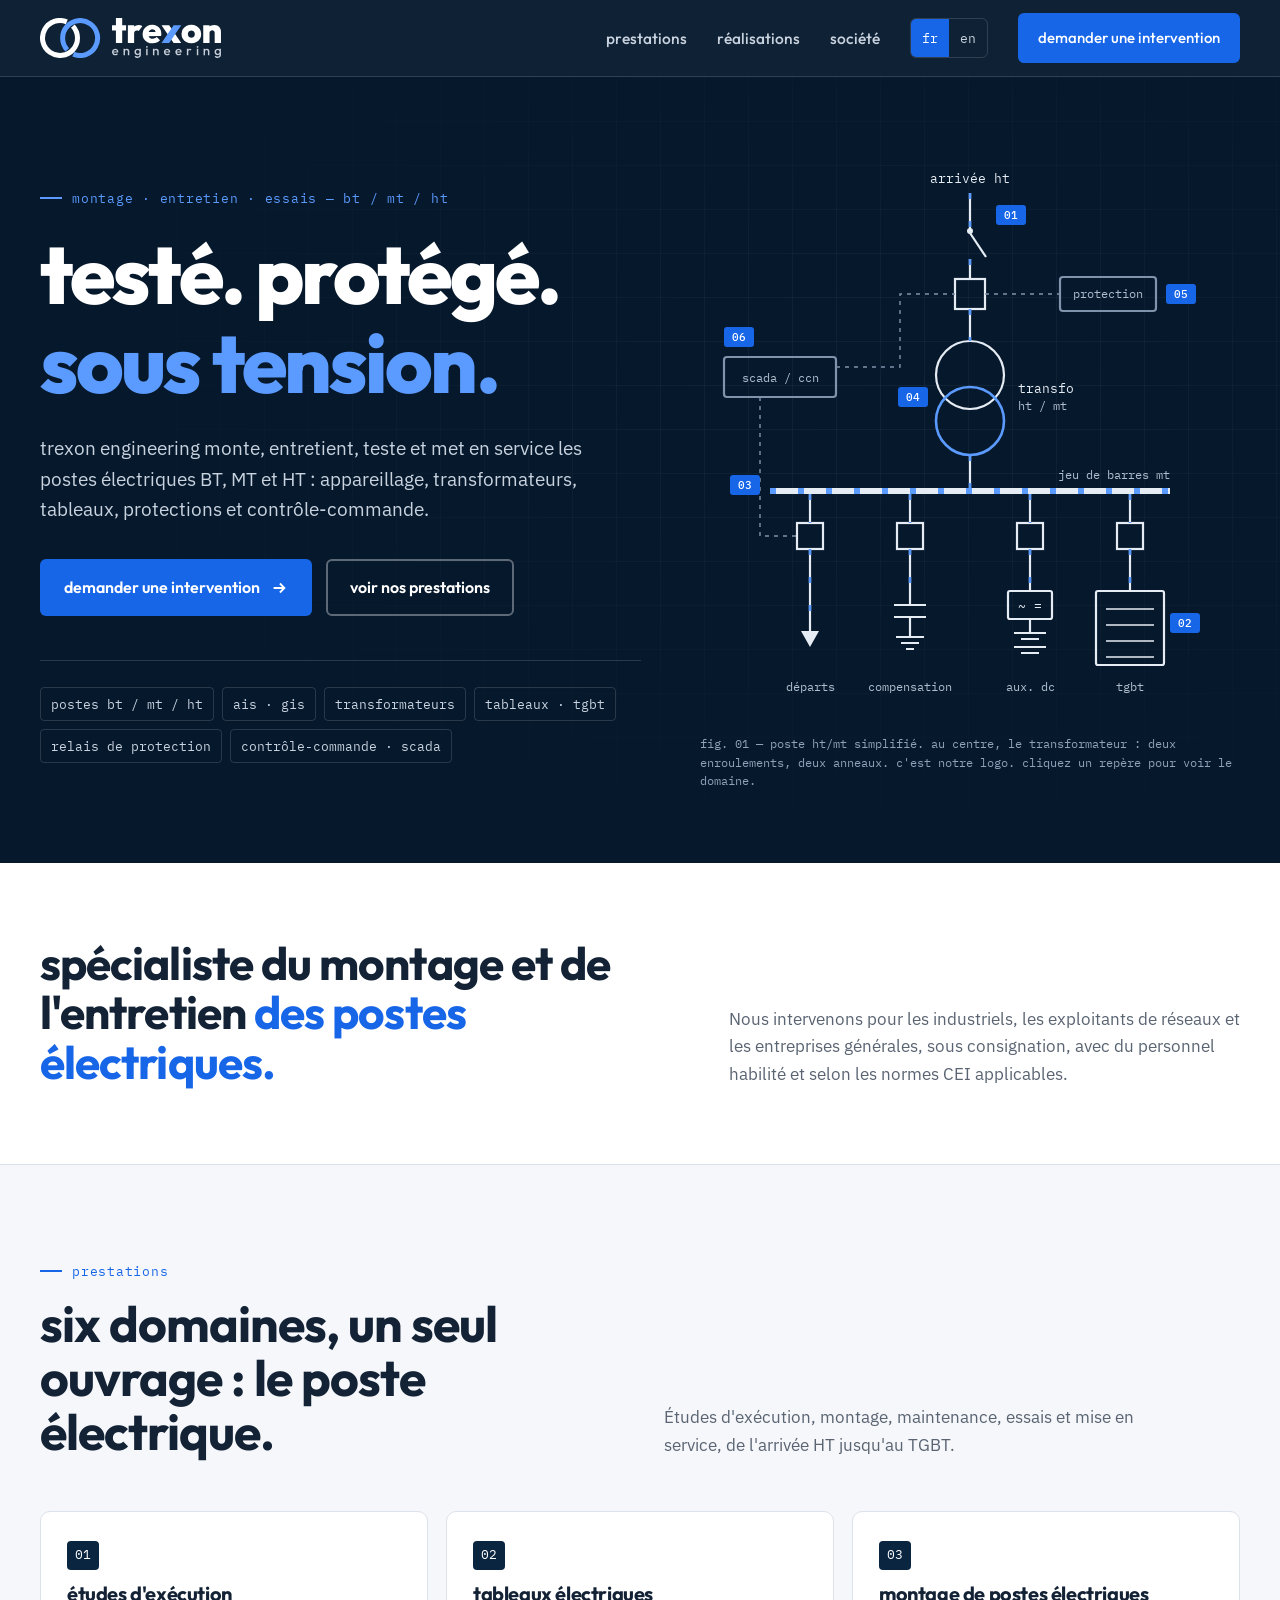
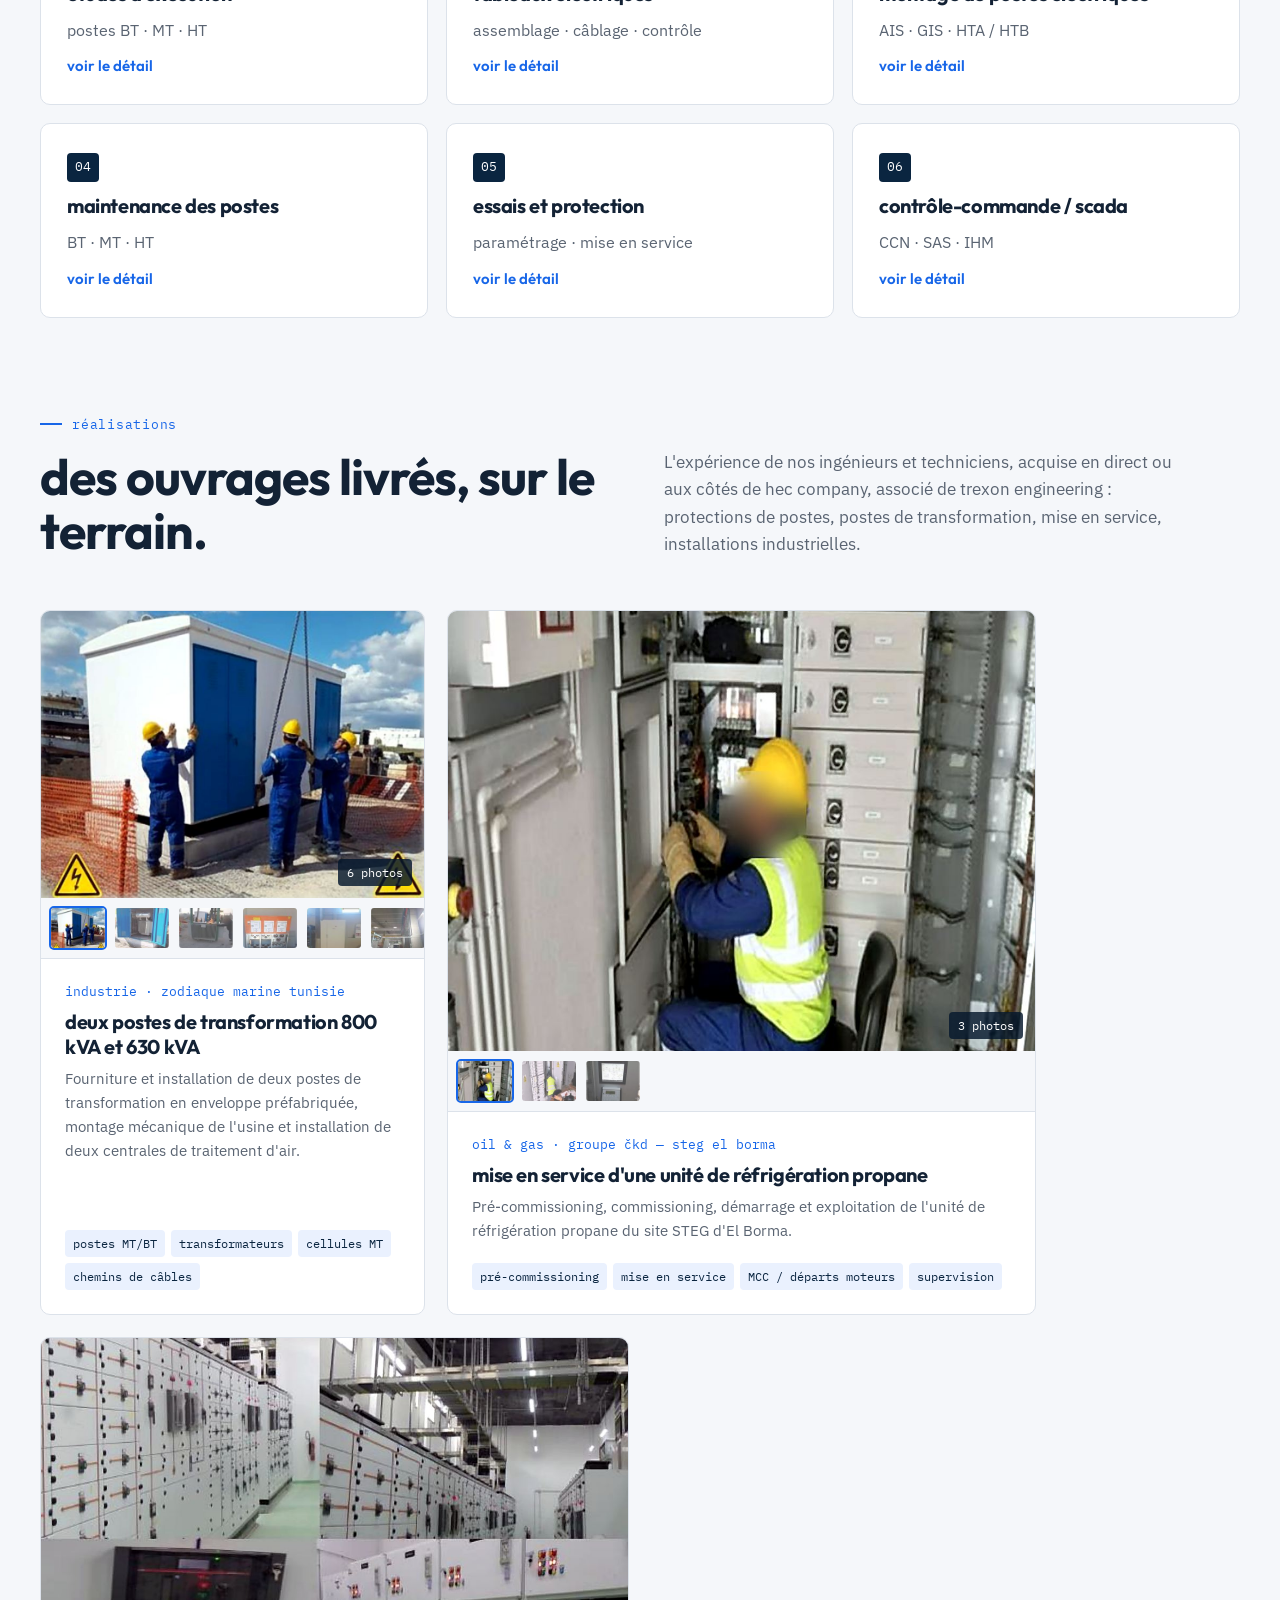
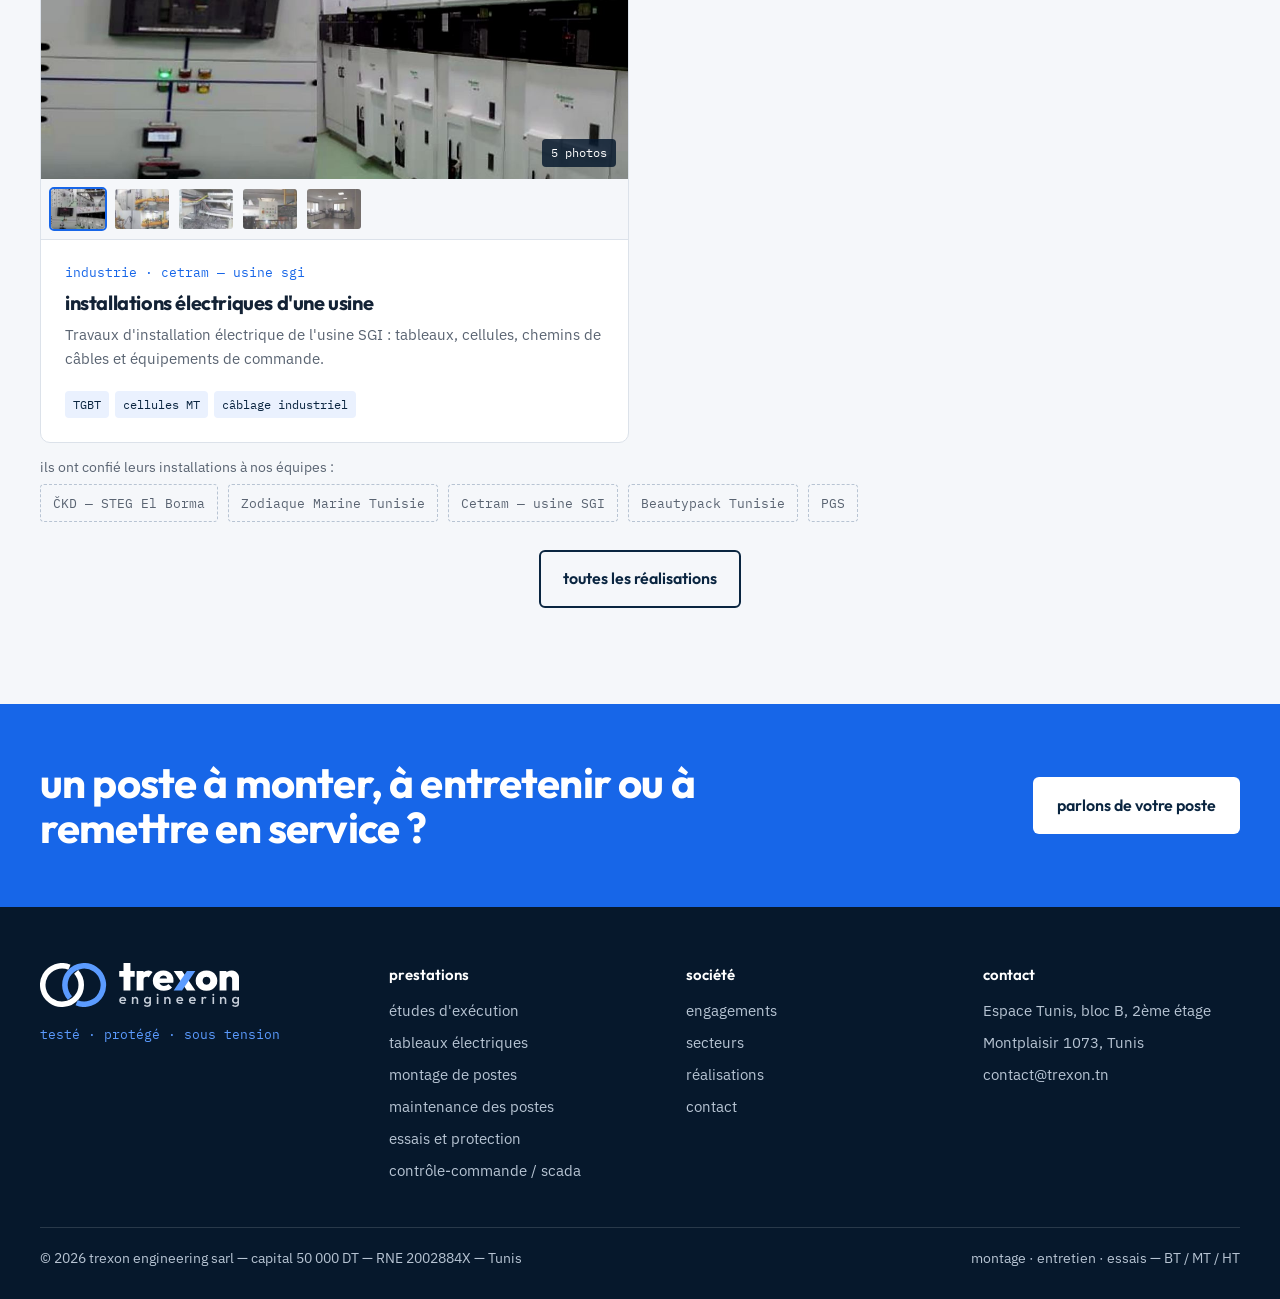
==== index.html @ e654596d "Alignement brochure (sans méthode) et suppression des numéros de téléphone" ====
<!doctype html>
<html lang="fr" dir="ltr">
<head>
<meta charset="utf-8">
<meta name="viewport" content="width=device-width, initial-scale=1">
<meta name="theme-color" content="#06182C">
<meta name="description" content="Montage, maintenance, essais et mise en service des postes électriques BT, MT et HT en Tunisie : transformateurs, cellules, relais de protection, contrôle-commande et SCADA. Interventions sous consignation, rapports d'essais.">
<title>trexon engineering — postes électriques BT, MT et HT en Tunisie : montage, maintenance, essais</title>
<link rel="canonical" href="https://trexon.tn/">
<meta property="og:type" content="website">
<meta property="og:site_name" content="trexon engineering">
<meta property="og:locale" content="fr_TN">
<meta property="og:title" content="trexon engineering — postes électriques BT, MT et HT en Tunisie : montage, maintenance, essais">
<meta property="og:description" content="Montage, maintenance, essais et mise en service des postes électriques BT, MT et HT en Tunisie : transformateurs, cellules, relais de protection, contrôle-commande et SCADA. Interventions sous consignation, rapports d'essais.">
<meta property="og:url" content="https://trexon.tn/">
<meta property="og:image" content="https://trexon.tn/img-9358a857.jpg">
<meta name="twitter:card" content="summary_large_image">
<script type="application/ld+json">{"@context": "https://schema.org", "@type": "ProfessionalService", "name": "trexon engineering", "legalName": "TREXON ENGINEERING SARL", "url": "https://trexon.tn/", "logo": "https://trexon.tn/favicon.svg", "image": "https://trexon.tn/img-9358a857.jpg", "email": "contact@trexon.tn", "description": "Montage, maintenance, essais et mise en service des postes électriques BT, MT et HT.", "address": {"@type": "PostalAddress", "streetAddress": "Espace Tunis, bloc B, 2ème étage", "addressLocality": "Montplaisir, Tunis", "postalCode": "1073", "addressCountry": "TN"}, "areaServed": "TN", "knowsAbout": ["postes électriques", "transformateurs de puissance", "relais de protection", "contrôle-commande", "IEC 61850", "mise en service"]}</script>
<link rel="icon" href="favicon.svg" type="image/svg+xml">
<link rel="preconnect" href="https://fonts.googleapis.com">
<link rel="preconnect" href="https://fonts.gstatic.com" crossorigin>
<link rel="stylesheet" href="https://fonts.googleapis.com/css2?family=Outfit:wght@500;600;700;800&family=IBM+Plex+Sans:wght@400;500;600&family=IBM+Plex+Mono:wght@500&display=swap">
<link rel="stylesheet" href="site.css">
</head>
<body>
<header class="top">
  <nav class="wrap nav" aria-label="navigation principale">
    <a class="brand" href="accueil.html" aria-label="trexon engineering, accueil"><svg xmlns="http://www.w3.org/2000/svg" viewBox="0 0 803.01 177.50" aria-hidden="true"><g transform="translate(0,-89.44)"><path d="M145.817 125.587A77.613 77.613 0 0 1 44.121 241.688A77.613 77.613 0 0 1 118.909 106.676" fill="none" stroke="#FFFFFF" stroke-width="22.272"/><path d="M120.935 230.790A77.613 77.613 0 0 1 222.630 114.690A77.613 77.613 0 0 1 147.843 249.702" fill="none" stroke="#5B9BFF" stroke-width="22.272"/><g transform="translate(319.65,0)"><path fill="#FFFFFF" d="M17.279999999999998 200.0V89.44H45.12V200.0ZM0.0 144.96V121.76H62.4V144.96Z M70.24 200.0V121.76H98.08V200.0ZM98.08 157.44 85.6 146.88Q90.24 133.6 97.91999999999999 126.88Q105.6 120.16 117.92 120.16Q123.52 120.16 127.6 121.6Q131.68 123.03999999999999 134.56 126.08L118.4 147.68Q117.12 146.24 114.8 145.36Q112.47999999999999 144.48 109.6 144.48Q104.16 144.48 101.12 147.76Q98.08 151.04 98.08 157.44Z M180.32000000000002 201.76Q167.20000000000002 201.76 157.12 196.56Q147.04000000000002 191.36 141.28000000000003 182.08Q135.52 172.8 135.52 160.8Q135.52 148.96 141.12 139.76Q146.72000000000003 130.56 156.40000000000003 125.2Q166.08 119.84 178.24 119.84Q190.08 119.84 199.28000000000003 124.88000000000001Q208.48000000000002 129.92000000000002 213.68 138.8Q218.88 147.68 218.88 159.04Q218.88 161.44 218.64000000000001 163.92000000000002Q218.40000000000003 166.4 217.60000000000002 169.6L148.64000000000001 169.92V152.0L206.56 151.51999999999998L194.08 159.36Q193.92000000000002 152.8 192.16000000000003 148.56Q190.4 144.32 187.04000000000002 142.07999999999998Q183.68 139.84 178.56 139.84Q173.28000000000003 139.84 169.44000000000003 142.4Q165.60000000000002 144.96 163.52000000000004 149.60000000000002Q161.44000000000003 154.24 161.44000000000003 160.8Q161.44000000000003 167.51999999999998 163.68 172.24Q165.92000000000002 176.96 170.08 179.36Q174.24 181.76 180.32000000000002 181.76Q186.08 181.76 190.48000000000002 179.83999999999997Q194.88000000000002 177.92 198.40000000000003 173.92L212.96000000000004 188.48Q207.20000000000002 195.04 198.96000000000004 198.39999999999998Q190.72000000000003 201.76 180.32000000000002 201.76Z M219.52 121.76L253.48 121.76L307.20 200.00L273.24 200.00Z M352.15999999999997 201.76Q339.52 201.76 329.67999999999995 196.39999999999998Q319.84 191.04 314.08 181.68Q308.32 172.32 308.32 160.64Q308.32 148.96 314.0 139.76Q319.68 130.56 329.6 125.2Q339.52 119.84 352.0 119.84Q364.48 119.84 374.32 125.2Q384.15999999999997 130.56 389.91999999999996 139.76Q395.68 148.96 395.68 160.64Q395.68 172.32 390.0 181.68Q384.32 191.04 374.48 196.39999999999998Q364.64 201.76 352.15999999999997 201.76ZM352.0 176.96Q356.64 176.96 360.08 174.96Q363.52 172.96 365.44 169.28Q367.36 165.6 367.36 160.8Q367.36 156.0 365.36 152.4Q363.36 148.8 360.0 146.8Q356.64 144.8 352.0 144.8Q347.52 144.8 344.0 146.88Q340.48 148.96 338.56 152.56Q336.64 156.16 336.64 160.96Q336.64 165.6 338.56 169.28Q340.48 172.96 344.0 174.96Q347.52 176.96 352.0 176.96Z M455.52 200.0V155.84Q455.52 150.4 452.32 147.28Q449.12 144.16 444.15999999999997 144.16Q440.8 144.16 438.15999999999997 145.6Q435.52 147.04 434.08 149.6Q432.64 152.16 432.64 155.84L421.76 150.72Q421.76 141.28 425.91999999999996 134.48Q430.08 127.67999999999999 437.36 123.91999999999999Q444.64 120.16 453.91999999999996 120.16Q462.4 120.16 469.03999999999996 124.08Q475.68 128.0 479.52 134.56Q483.36 141.12 483.36 149.44V200.0ZM404.8 200.0V121.76H432.64V200.0Z"/><path fill="#5B9BFF" d="M219.52 200.00L253.48 200.00L307.20 121.76L273.24 121.76Z"/><path fill="#C5CDD8" d="M14.904719999999998 255.2012Q10.679759999999998 255.2012 7.305659999999999 253.29410000000001Q3.9315599999999993 251.387 1.9657799999999996 248.04224Q0.0 244.69747999999998 0.0 240.53119999999998Q0.0 236.36491999999998 1.9364399999999997 233.0495Q3.8728799999999994 229.73408 7.188299999999998 227.79764Q10.503719999999998 225.8612 14.552639999999997 225.8612Q18.484199999999994 225.8612 21.506219999999992 227.68027999999998Q24.528239999999993 229.49936 26.259299999999996 232.66807999999997Q27.990359999999995 235.83679999999998 27.990359999999995 239.88572Q27.990359999999995 240.58988 27.902339999999995 241.32338Q27.814319999999995 242.05687999999998 27.638279999999995 242.93707999999998H4.5183599999999995V237.65588H24.293519999999994L21.887639999999994 239.76836Q21.770279999999996 237.18644 20.890079999999998 235.42604Q20.009879999999995 233.66564 18.396179999999994 232.72676Q16.782479999999996 231.78788 14.435279999999995 231.78788Q11.970719999999996 231.78788 10.151639999999997 232.84411999999998Q8.332559999999997 233.90035999999998 7.334999999999997 235.80746Q6.337439999999998 237.71456 6.337439999999998 240.35515999999998Q6.337439999999998 242.99576 7.393679999999998 244.99088Q8.449919999999999 246.986 10.386359999999998 248.07157999999998Q12.322799999999997 249.15715999999998 14.846039999999995 249.15715999999998Q17.017199999999995 249.15715999999998 18.865619999999993 248.39432Q20.714039999999994 247.63147999999998 22.004999999999995 246.16448L26.112599999999993 250.33076Q24.058799999999994 252.73664 21.124799999999993 253.96892Q18.190799999999996 255.2012 14.904719999999998 255.2012Z M70.22364 254.6144V238.36004Q70.22364 235.5434 68.4339 233.72431999999998Q66.64416 231.90524 63.82752000000001 231.90524Q61.949760000000005 231.90524 60.48276 232.72676Q59.01576 233.54828 58.19424 235.01528000000002Q57.37272 236.48228 57.37272 238.36004L54.84948000000001 236.95172Q54.84948000000001 233.72431999999998 56.2578 231.23041999999998Q57.66612000000001 228.73651999999998 60.16002 227.29886Q62.65392 225.8612 65.76396 225.8612Q68.93268 225.8612 71.39724000000001 227.4749Q73.8618 229.08859999999999 75.27011999999999 231.64118Q76.67844 234.19376 76.67844 236.95172V254.6144ZM50.91792 254.6144V226.44799999999998H57.37272V254.6144Z M113.16107999999998 266.93719999999996Q108.70139999999999 266.93719999999996 105.35664 265.32349999999997Q102.01187999999999 263.7098 99.95808 260.7758L104.18303999999999 256.55084Q105.88475999999999 258.66332 108.05591999999999 259.71956Q110.22707999999999 260.7758 113.27843999999999 260.7758Q117.09263999999999 260.7758 119.32247999999998 258.81002Q121.55231999999998 256.84424 121.55231999999998 253.4408V246.51656L122.66723999999999 240.29648L121.55231999999998 234.01772V226.44799999999998H128.00712V253.4408Q128.00712 257.48972 126.12935999999999 260.51174Q124.25159999999998 263.53376 120.90683999999999 265.23547999999994Q117.56207999999998 266.93719999999996 113.16107999999998 266.93719999999996ZM112.86768 254.02759999999998Q109.11215999999999 254.02759999999998 106.09013999999999 252.17917999999997Q103.06812 250.33076 101.33706 247.10336Q99.606 243.87596 99.606 239.88572Q99.606 235.89548 101.33706 232.72676Q103.06812 229.55804 106.09013999999999 227.70962Q109.11215999999999 225.8612 112.86768 225.8612Q116.21243999999999 225.8612 118.73567999999999 227.21084Q121.25891999999999 228.56047999999998 122.66723999999999 230.93702Q124.07555999999998 233.31356 124.07555999999998 236.48228V243.40652Q124.07555999999998 246.51656 122.63789999999997 248.92244Q121.20023999999998 251.32832 118.67699999999999 252.67795999999998Q116.15375999999999 254.02759999999998 112.86768 254.02759999999998ZM114.15863999999999 247.92488Q116.50583999999999 247.92488 118.26623999999998 246.92732Q120.02663999999999 245.92976 120.99485999999999 244.14002Q121.96307999999999 242.35028 121.96307999999999 239.9444Q121.96307999999999 237.53852 120.99485999999999 235.74878Q120.02663999999999 233.95904 118.26623999999998 232.96148Q116.50583999999999 231.96392 114.15863999999999 231.96392Q111.81143999999999 231.96392 110.02169999999998 232.96148Q108.23195999999999 233.95904 107.2344 235.74878Q106.23683999999999 237.53852 106.23683999999999 239.9444Q106.23683999999999 242.2916 107.2344 244.11068Q108.23195999999999 245.92976 110.02169999999998 246.92732Q111.81143999999999 247.92488 114.15863999999999 247.92488Z M151.52148000000003 254.6144V226.44799999999998H157.97628000000003V254.6144ZM154.74888 221.28415999999999Q153.10584000000003 221.28415999999999 152.02026 220.16924Q150.93468000000001 219.05432 150.93468000000001 217.41128Q150.93468000000001 215.76824 152.02026 214.65332Q153.10584000000003 213.5384 154.74888 213.5384Q156.45060000000004 213.5384 157.50684 214.65332Q158.56308 215.76824 158.56308 217.41128Q158.56308 219.05432 157.50684 220.16924Q156.45060000000004 221.28415999999999 154.74888 221.28415999999999Z M200.79636000000002 254.6144V238.36004Q200.79636000000002 235.5434 199.00662000000003 233.72431999999998Q197.21688000000003 231.90524 194.40024000000003 231.90524Q192.52248000000003 231.90524 191.05548000000005 232.72676Q189.58848000000003 233.54828 188.76696000000004 235.01528000000002Q187.94544000000002 236.48228 187.94544000000002 238.36004L185.42220000000003 236.95172Q185.42220000000003 233.72431999999998 186.83052000000004 231.23041999999998Q188.23884 228.73651999999998 190.73274000000004 227.29886Q193.22664000000003 225.8612 196.33668000000003 225.8612Q199.5054 225.8612 201.96996000000001 227.4749Q204.43452000000002 229.08859999999999 205.84284000000002 231.64118Q207.25116000000003 234.19376 207.25116000000003 236.95172V254.6144ZM181.49064 254.6144V226.44799999999998H187.94544000000002V254.6144Z M245.08344 255.2012Q240.85848 255.2012 237.48438 253.29410000000001Q234.11028 251.387 232.1445 248.04224Q230.17872 244.69747999999998 230.17872 240.53119999999998Q230.17872 236.36491999999998 232.11516 233.0495Q234.0516 229.73408 237.36702 227.79764Q240.68243999999999 225.8612 244.73136 225.8612Q248.66291999999999 225.8612 251.68493999999998 227.68027999999998Q254.70695999999998 229.49936 256.43802 232.66807999999997Q258.16908 235.83679999999998 258.16908 239.88572Q258.16908 240.58988 258.08106 241.32338Q257.99304 242.05687999999998 257.817 242.93707999999998H234.69708V237.65588H254.47224L252.06635999999997 239.76836Q251.94899999999998 237.18644 251.06879999999998 235.42604Q250.18859999999998 233.66564 248.57489999999999 232.72676Q246.9612 231.78788 244.61399999999998 231.78788Q242.14944 231.78788 240.33035999999998 232.84411999999998Q238.51128 233.90035999999998 237.51371999999998 235.80746Q236.51615999999999 237.71456 236.51615999999999 240.35515999999998Q236.51615999999999 242.99576 237.5724 244.99088Q238.62864 246.986 240.56508 248.07157999999998Q242.50152 249.15715999999998 245.02476 249.15715999999998Q247.19592 249.15715999999998 249.04433999999998 248.39432Q250.89275999999998 247.63147999999998 252.18372 246.16448L256.29132 250.33076Q254.23752 252.73664 251.30352 253.96892Q248.36952 255.2012 245.08344 255.2012Z M296.00136 255.2012Q291.77639999999997 255.2012 288.40229999999997 253.29410000000001Q285.02819999999997 251.387 283.06242 248.04224Q281.09664 244.69747999999998 281.09664 240.53119999999998Q281.09664 236.36491999999998 283.03308 233.0495Q284.96952 229.73408 288.28494 227.79764Q291.60035999999997 225.8612 295.64928 225.8612Q299.58083999999997 225.8612 302.60285999999996 227.68027999999998Q305.62487999999996 229.49936 307.35594 232.66807999999997Q309.087 235.83679999999998 309.087 239.88572Q309.087 240.58988 308.99897999999996 241.32338Q308.91096 242.05687999999998 308.73492 242.93707999999998H285.61499999999995V237.65588H305.39016L302.98427999999996 239.76836Q302.86692 237.18644 301.98672 235.42604Q301.10652 233.66564 299.49281999999994 232.72676Q297.87911999999994 231.78788 295.53191999999996 231.78788Q293.06735999999995 231.78788 291.24827999999997 232.84411999999998Q289.4292 233.90035999999998 288.43164 235.80746Q287.43408 237.71456 287.43408 240.35515999999998Q287.43408 242.99576 288.49032 244.99088Q289.54656 246.986 291.48299999999995 248.07157999999998Q293.41943999999995 249.15715999999998 295.94268 249.15715999999998Q298.11384 249.15715999999998 299.96226 248.39432Q301.81068 247.63147999999998 303.10164 246.16448L307.20923999999997 250.33076Q305.15544 252.73664 302.22144 253.96892Q299.28743999999995 255.2012 296.00136 255.2012Z M332.01455999999996 254.6144V226.44799999999998H338.46936V254.6144ZM338.46936 238.94683999999998 336.23951999999997 237.83192Q336.23951999999997 232.49204 338.61605999999995 229.17662Q340.9926 225.8612 345.80436 225.8612Q347.91684 225.8612 349.61856 226.62403999999998Q351.32027999999997 227.38688 352.78727999999995 229.08859999999999L348.56231999999994 233.43092Q347.79947999999996 232.6094 346.8606 232.25732Q345.92172 231.90524 344.68944 231.90524Q341.99015999999995 231.90524 340.22975999999994 233.60696Q338.46936 235.30867999999998 338.46936 238.94683999999998Z M376.30164 254.6144V226.44799999999998H382.75644V254.6144ZM379.52904 221.28415999999999Q377.88599999999997 221.28415999999999 376.80042 220.16924Q375.71484 219.05432 375.71484 217.41128Q375.71484 215.76824 376.80042 214.65332Q377.88599999999997 213.5384 379.52904 213.5384Q381.23076 213.5384 382.287 214.65332Q383.34324 215.76824 383.34324 217.41128Q383.34324 219.05432 382.287 220.16924Q381.23076 221.28415999999999 379.52904 221.28415999999999Z M425.57652 254.6144V238.36004Q425.57652 235.5434 423.78678 233.72431999999998Q421.99704 231.90524 419.1804 231.90524Q417.30264 231.90524 415.83564 232.72676Q414.36864 233.54828 413.54712000000006 235.01528000000002Q412.72560000000004 236.48228 412.72560000000004 238.36004L410.20236 236.95172Q410.20236 233.72431999999998 411.61068 231.23041999999998Q413.019 228.73651999999998 415.5129 227.29886Q418.0068 225.8612 421.11684 225.8612Q424.28556000000003 225.8612 426.75012000000004 227.4749Q429.21468000000004 229.08859999999999 430.62300000000005 231.64118Q432.03132 234.19376 432.03132 236.95172V254.6144ZM406.2708 254.6144V226.44799999999998H412.72560000000004V254.6144Z M468.51396 266.93719999999996Q464.05428 266.93719999999996 460.70952 265.32349999999997Q457.36476 263.7098 455.31096 260.7758L459.53592000000003 256.55084Q461.23764 258.66332 463.40880000000004 259.71956Q465.57996 260.7758 468.63132 260.7758Q472.44552 260.7758 474.67536 258.81002Q476.90520000000004 256.84424 476.90520000000004 253.4408V246.51656L478.02012 240.29648L476.90520000000004 234.01772V226.44799999999998H483.36V253.4408Q483.36 257.48972 481.48224000000005 260.51174Q479.60448 263.53376 476.25972 265.23547999999994Q472.91496 266.93719999999996 468.51396 266.93719999999996ZM468.22056000000003 254.02759999999998Q464.46504000000004 254.02759999999998 461.44302000000005 252.17917999999997Q458.421 250.33076 456.68994 247.10336Q454.95888 243.87596 454.95888 239.88572Q454.95888 235.89548 456.68994 232.72676Q458.421 229.55804 461.44302000000005 227.70962Q464.46504000000004 225.8612 468.22056000000003 225.8612Q471.56532000000004 225.8612 474.08856000000003 227.21084Q476.6118 228.56047999999998 478.02012 230.93702Q479.42844 233.31356 479.42844 236.48228V243.40652Q479.42844 246.51656 477.99078000000003 248.92244Q476.55312000000004 251.32832 474.02988000000005 252.67795999999998Q471.50664 254.02759999999998 468.22056000000003 254.02759999999998ZM469.51152 247.92488Q471.85872 247.92488 473.61912 246.92732Q475.37952 245.92976 476.34774000000004 244.14002Q477.31596 242.35028 477.31596 239.9444Q477.31596 237.53852 476.34774000000004 235.74878Q475.37952 233.95904 473.61912 232.96148Q471.85872 231.96392 469.51152 231.96392Q467.16432000000003 231.96392 465.37458000000004 232.96148Q463.58484000000004 233.95904 462.58728 235.74878Q461.58972 237.53852 461.58972 239.9444Q461.58972 242.2916 462.58728 244.11068Q463.58484000000004 245.92976 465.37458000000004 246.92732Q467.16432000000003 247.92488 469.51152 247.92488Z"/></g></g></svg></a>
    <button class="burger" id="burger" aria-label="ouvrir le menu" aria-expanded="false" aria-controls="links">
      <svg width="20" height="20" viewBox="0 0 20 20" fill="none" stroke="currentColor" stroke-width="2" aria-hidden="true"><path d="M2 5h16M2 10h16M2 15h16"/></svg>
    </button>
    <div class="links" id="links">
      <a href="prestations.html">prestations</a><a href="realisations.html">réalisations</a><a href="societe.html">société</a>
      <div class="lang" role="group" aria-label="langue"><button type="button" data-lang="fr" lang="fr">fr</button><button type="button" data-lang="en" lang="en">en</button></div>
      <a class="btn btn-p" href="contact.html">demander une intervention</a>
    </div>
  </nav>
</header>
<main>
<section class="hero on-dark" id="accueil">
  <div class="wrap hero-in">
    <div>
      <div class="eyebrow">montage · entretien · essais — bt / mt / ht</div>
      <h1>testé. protégé.<br><span>sous tension.</span></h1>
      <p class="lead">trexon engineering monte, entretient, teste et met en service les postes électriques BT, MT et HT : appareillage, transformateurs, tableaux, protections et contrôle-commande.</p>
      <div class="cta">
        <a class="btn btn-p" href="contact.html"><span>demander une intervention</span>
          <svg viewBox="0 0 20 20" fill="none" stroke="currentColor" stroke-width="2" aria-hidden="true"><path d="M4 10h12M11 5l5 5-5 5"/></svg></a>
        <a class="btn btn-g" href="prestations.html">voir nos prestations</a>
      </div>
      <div class="chips" aria-label="domaines">
        <span>postes bt / mt / ht</span><span>ais · gis</span><span>transformateurs</span><span>tableaux · tgbt</span><span>relais de protection</span><span>contrôle-commande · scada</span>
      </div>
    </div>

    <div>
      <svg class="sld" viewBox="0 0 540 560" role="img" aria-labelledby="sldt sldd">
        <title id="sldt">schéma unifilaire d'un poste HT/MT</title>
        <desc id="sldd">De l'arrivée HT au transformateur, puis au jeu de barres MT et à ses départs : départs, compensation, auxiliaires DC et TGBT. Chaque repère numéroté renvoie à un domaine.</desc>
        <!-- incoming -->
        <text x="270" y="22" text-anchor="middle" class="lbl">arrivée ht</text>
        <path class="w" d="M270 32V70"/>
        <circle cx="270" cy="70" r="3" fill="#E6ECF3"/>
        <path class="w" d="M270 72L286 96"/>
        <path class="w" d="M270 98V118"/>
        <rect class="w" x="255" y="118" width="30" height="30"/>
        <path class="w" d="M270 148V180"/>
        <!-- relay -->
        <path class="dash" d="M285 133H360"/>
        <rect class="w" x="360" y="116" width="96" height="34" rx="3" style="stroke:#7F93AB"/>
        <text x="408" y="137" text-anchor="middle">protection</text>
        <!-- transformer : the two rings of the logo -->
        <circle cx="270" cy="214" r="34" class="w"/>
        <circle cx="270" cy="260" r="34" class="b2"/>
        <text x="318" y="232" class="lbl">transfo</text>
        <text x="318" y="249">ht / mt</text>
        <path class="w" d="M270 294V330"/>
        <!-- scada -->
        <rect x="24" y="196" width="112" height="40" rx="3" class="w" style="stroke:#7F93AB"/>
        <text x="80" y="221" text-anchor="middle">scada / ccn</text>
        <path class="dash" d="M136 206H200V133H255"/>
        <path class="dash" d="M60 236V375H97"/>
        <!-- busbar -->
        <path class="bus" d="M70 330H470"/>
        <path class="busflow" d="M70 330H470"/>
        <text x="470" y="318" text-anchor="end">jeu de barres mt</text>
        <!-- feeders -->
        <g>
          <path class="w" d="M110 333V362M210 333V362M330 333V362M430 333V362"/>
          <rect class="w" x="97" y="362" width="26" height="26"/>
          <rect class="w" x="197" y="362" width="26" height="26"/>
          <rect class="w" x="317" y="362" width="26" height="26"/>
          <rect class="w" x="417" y="362" width="26" height="26"/>
          <!-- f1 process -->
          <path class="w" d="M110 388V470"/>
          <path d="M101 470H119L110 486Z" fill="#E6ECF3"/>
          <!-- f2 capacitor -->
          <path class="w" d="M210 388V444M194 444H226M194 456H226M210 456V476M196 476H224M201 482H219M206 488H214"/>
          <!-- f3 dc / ups -->
          <path class="w" d="M330 388V430"/>
          <rect class="w" x="308" y="430" width="44" height="28" rx="2"/>
          <text x="330" y="449" text-anchor="middle" class="lbl">~ =</text>
          <path class="w" d="M330 458V472M314 472H346M321 478H339M314 486H346M321 492H339"/>
          <!-- f4 pv -->
          <path class="w" d="M430 388V430"/>
          <rect class="w" x="396" y="430" width="68" height="74" rx="2"/>
          <path class="w" d="M406 448H454M406 464H454M406 480H454M406 496H454" style="stroke-width:1.4"/>
        </g>
        <!-- energy flow -->
        <path class="flow" d="M270 32V70M270 98V118M270 148V180M270 294V330M110 333V362M210 333V362M330 333V362M430 333V362M110 388V470M210 388V444M330 388V430M430 388V430"/>
        <!-- labels -->
        <text x="110" y="530" text-anchor="middle">départs</text>
        <text x="210" y="530" text-anchor="middle">compensation</text>
        <text x="330" y="530" text-anchor="middle">aux. dc</text>
        <text x="430" y="530" text-anchor="middle">tgbt</text>
        <!-- service tags -->
        <a href="prestations.html#s1" aria-label="domaine 01 : études d'exécution"><g class="tag"><rect x="296" y="44" width="30" height="20" rx="3"/><text x="311" y="58" text-anchor="middle">01</text></g></a>
        <a href="prestations.html#s2" aria-label="domaine 02 : tableaux électriques"><g class="tag"><rect x="470" y="452" width="30" height="20" rx="3"/><text x="485" y="466" text-anchor="middle">02</text></g></a>
        <a href="prestations.html#s3" aria-label="domaine 03 : montage de postes"><g class="tag"><rect x="30" y="314" width="30" height="20" rx="3"/><text x="45" y="328" text-anchor="middle">03</text></g></a>
        <a href="prestations.html#s4" aria-label="domaine 04 : maintenance des postes"><g class="tag"><rect x="198" y="226" width="30" height="20" rx="3"/><text x="213" y="240" text-anchor="middle">04</text></g></a>
        <a href="prestations.html#s5" aria-label="domaine 05 : essais et protection"><g class="tag"><rect x="466" y="123" width="30" height="20" rx="3"/><text x="481" y="137" text-anchor="middle">05</text></g></a>
        <a href="prestations.html#s6" aria-label="domaine 06 : contrôle-commande et scada"><g class="tag"><rect x="24" y="166" width="30" height="20" rx="3"/><text x="39" y="180" text-anchor="middle">06</text></g></a>
      </svg>
      <p class="fig">fig. 01 — poste ht/mt simplifié. au centre, le transformateur : deux enroulements, deux anneaux. c'est notre logo. cliquez un repère pour voir le domaine.</p>
    </div>
  </div>
</section><section class="manifesto">
  <div class="wrap man-in">
    <h2>spécialiste du montage et de l'entretien <em>des postes électriques.</em></h2>
    <p>Nous intervenons pour les industriels, les exploitants de réseaux et les entreprises générales, sous consignation, avec du personnel habilité et selon les normes CEI applicables.</p>
  </div>
</section><section class="sec" id="apercu">
  <div class="wrap">
    <div class="head">
      <div><div class="eyebrow">prestations</div><h2>six domaines, un seul ouvrage : le poste électrique.</h2></div>
      <p>Études d'exécution, montage, maintenance, essais et mise en service, de l'arrivée HT jusqu'au TGBT.</p>
    </div>
    <div class="tiles"><a class="tile" href="prestations.html#s1"><span class="num">01</span><h4>études d'exécution</h4><p>postes BT · MT · HT</p><span class="more">voir le détail</span></a><a class="tile" href="prestations.html#s2"><span class="num">02</span><h4>tableaux électriques</h4><p>assemblage · câblage · contrôle</p><span class="more">voir le détail</span></a><a class="tile" href="prestations.html#s3"><span class="num">03</span><h4>montage de postes électriques</h4><p>AIS · GIS · HTA / HTB</p><span class="more">voir le détail</span></a><a class="tile" href="prestations.html#s4"><span class="num">04</span><h4>maintenance des postes</h4><p>BT · MT · HT</p><span class="more">voir le détail</span></a><a class="tile" href="prestations.html#s5"><span class="num">05</span><h4>essais et protection</h4><p>paramétrage · mise en service</p><span class="more">voir le détail</span></a><a class="tile" href="prestations.html#s6"><span class="num">06</span><h4>contrôle-commande / scada</h4><p>CCN · SAS · IHM</p><span class="more">voir le détail</span></a></div>
  </div>
</section><section class="sec" id="realisations" style="padding-top:0">
  <div class="wrap">
    <div class="head">
      <div><div class="eyebrow">réalisations</div><h2>des ouvrages livrés, sur le terrain.</h2></div>
      <p>L'expérience de nos ingénieurs et techniciens, acquise en direct ou aux côtés de hec company, associé de trexon engineering : protections de postes, postes de transformation, mise en service, installations industrielles.</p>
    </div>
    <div class="rps">
      <article class="rp">
        <figure class="rp-f"><img class="rp-main" src="img-9358a857.jpg" alt="levage et pose d&#x27;un poste préfabriqué" loading="lazy"><figcaption><span class="pc">6</span> <span>photos</span></figcaption></figure>
        <div class="rp-th"><button type="button" class="th on" data-src="img-9358a857.jpg" data-alt="levage et pose d&#x27;un poste préfabriqué" aria-label="levage et pose d&#x27;un poste préfabriqué" aria-pressed="true"><img src="thumb-9358a857.jpg" alt="" loading="lazy"></button><button type="button" class="th" data-src="img-3925ae06.jpg" data-alt="poste de transformation ouvert, transformateur en place" aria-label="poste de transformation ouvert, transformateur en place" aria-pressed="false"><img src="thumb-3925ae06.jpg" alt="" loading="lazy"></button><button type="button" class="th" data-src="img-c10282f7.jpg" data-alt="manutention d&#x27;un transformateur à huile" aria-label="manutention d&#x27;un transformateur à huile" aria-pressed="false"><img src="thumb-c10282f7.jpg" alt="" loading="lazy"></button><button type="button" class="th" data-src="img-e39888f0.jpg" data-alt="cellules MT avant raccordement" aria-label="cellules MT avant raccordement" aria-pressed="false"><img src="thumb-e39888f0.jpg" alt="" loading="lazy"></button><button type="button" class="th" data-src="img-f3e3e6d3.jpg" data-alt="armoire électrique installée" aria-label="armoire électrique installée" aria-pressed="false"><img src="thumb-f3e3e6d3.jpg" alt="" loading="lazy"></button><button type="button" class="th" data-src="img-dc7c2153.jpg" data-alt="chemins de câbles dans l&#x27;usine" aria-label="chemins de câbles dans l&#x27;usine" aria-pressed="false"><img src="thumb-dc7c2153.jpg" alt="" loading="lazy"></button></div>
        <div class="rp-b"><small><span>industrie</span> · <span>zodiaque marine tunisie</span></small><h4>deux postes de transformation 800 kVA et 630 kVA</h4><p>Fourniture et installation de deux postes de transformation en enveloppe préfabriquée, montage mécanique de l&#x27;usine et installation de deux centrales de traitement d&#x27;air.</p><div class="rp-c"><span>postes MT/BT</span><span>transformateurs</span><span>cellules MT</span><span>chemins de câbles</span></div></div>
      </article>
      <article class="rp">
        <figure class="rp-f"><img class="rp-main" src="img-5907f756.jpg" alt="intervention dans un tableau de départs moteurs" loading="lazy"><figcaption><span class="pc">3</span> <span>photos</span></figcaption></figure>
        <div class="rp-th"><button type="button" class="th on" data-src="img-5907f756.jpg" data-alt="intervention dans un tableau de départs moteurs" aria-label="intervention dans un tableau de départs moteurs" aria-pressed="true"><img src="thumb-5907f756.jpg" alt="" loading="lazy"></button><button type="button" class="th" data-src="img-3413231a.jpg" data-alt="raccordement des tiroirs d&#x27;un MCC" aria-label="raccordement des tiroirs d&#x27;un MCC" aria-pressed="false"><img src="thumb-3413231a.jpg" alt="" loading="lazy"></button><button type="button" class="th" data-src="img-a1ed1d0c.jpg" data-alt="écran de supervision et IHM de conduite" aria-label="écran de supervision et IHM de conduite" aria-pressed="false"><img src="thumb-a1ed1d0c.jpg" alt="" loading="lazy"></button></div>
        <div class="rp-b"><small><span>oil &amp; gas</span> · <span>groupe čkd — steg el borma</span></small><h4>mise en service d&#x27;une unité de réfrigération propane</h4><p>Pré-commissioning, commissioning, démarrage et exploitation de l&#x27;unité de réfrigération propane du site STEG d&#x27;El Borma.</p><div class="rp-c"><span>pré-commissioning</span><span>mise en service</span><span>MCC / départs moteurs</span><span>supervision</span></div></div>
      </article>
      <article class="rp">
        <figure class="rp-f"><img class="rp-main" src="img-edbe23c6.jpg" alt="tableaux BT et cellules MT installés" loading="lazy"><figcaption><span class="pc">5</span> <span>photos</span></figcaption></figure>
        <div class="rp-th"><button type="button" class="th on" data-src="img-edbe23c6.jpg" data-alt="tableaux BT et cellules MT installés" aria-label="tableaux BT et cellules MT installés" aria-pressed="true"><img src="thumb-edbe23c6.jpg" alt="" loading="lazy"></button><button type="button" class="th" data-src="img-f96a4160.jpg" data-alt="salle électrique et poste gaz instrumenté" aria-label="salle électrique et poste gaz instrumenté" aria-pressed="false"><img src="thumb-f96a4160.jpg" alt="" loading="lazy"></button><button type="button" class="th" data-src="img-6bc0c7f2.jpg" data-alt="chemins de câbles et distribution" aria-label="chemins de câbles et distribution" aria-pressed="false"><img src="thumb-6bc0c7f2.jpg" alt="" loading="lazy"></button><button type="button" class="th" data-src="img-e7454dfa.jpg" data-alt="boîte de commande locale" aria-label="boîte de commande locale" aria-pressed="false"><img src="thumb-e7454dfa.jpg" alt="" loading="lazy"></button><button type="button" class="th" data-src="img-301ba851.jpg" data-alt="laboratoire de l&#x27;usine" aria-label="laboratoire de l&#x27;usine" aria-pressed="false"><img src="thumb-301ba851.jpg" alt="" loading="lazy"></button></div>
        <div class="rp-b"><small><span>industrie</span> · <span>cetram — usine sgi</span></small><h4>installations électriques d&#x27;une usine</h4><p>Travaux d&#x27;installation électrique de l&#x27;usine SGI : tableaux, cellules, chemins de câbles et équipements de commande.</p><div class="rp-c"><span>TGBT</span><span>cellules MT</span><span>câblage industriel</span></div></div>
      </article>
    </div>
    <p class="note">ils ont confié leurs installations à nos équipes :</p>
    <div class="clients"><span>ČKD — STEG El Borma</span><span>Zodiaque Marine Tunisie</span><span>Cetram — usine SGI</span><span>Beautypack Tunisie</span><span>PGS</span></div>
    <div class="all"><a class="btn btn-d" href="realisations.html">toutes les réalisations</a></div>
  </div>
</section><section class="band">
  <div class="wrap band-in">
    <h2>un poste à monter, à entretenir ou à remettre en service ?</h2>
    <a class="btn" href="contact.html">parlons de votre poste</a>
  </div>
</section>
</main>
<footer class="on-dark">
  <div class="wrap">
    <div class="f-top">
      <div><svg xmlns="http://www.w3.org/2000/svg" viewBox="0 0 803.01 177.50" role="img" aria-label="trexon engineering"><g transform="translate(0,-89.44)"><path d="M145.817 125.587A77.613 77.613 0 0 1 44.121 241.688A77.613 77.613 0 0 1 118.909 106.676" fill="none" stroke="#FFFFFF" stroke-width="22.272"/><path d="M120.935 230.790A77.613 77.613 0 0 1 222.630 114.690A77.613 77.613 0 0 1 147.843 249.702" fill="none" stroke="#5B9BFF" stroke-width="22.272"/><g transform="translate(319.65,0)"><path fill="#FFFFFF" d="M17.279999999999998 200.0V89.44H45.12V200.0ZM0.0 144.96V121.76H62.4V144.96Z M70.24 200.0V121.76H98.08V200.0ZM98.08 157.44 85.6 146.88Q90.24 133.6 97.91999999999999 126.88Q105.6 120.16 117.92 120.16Q123.52 120.16 127.6 121.6Q131.68 123.03999999999999 134.56 126.08L118.4 147.68Q117.12 146.24 114.8 145.36Q112.47999999999999 144.48 109.6 144.48Q104.16 144.48 101.12 147.76Q98.08 151.04 98.08 157.44Z M180.32000000000002 201.76Q167.20000000000002 201.76 157.12 196.56Q147.04000000000002 191.36 141.28000000000003 182.08Q135.52 172.8 135.52 160.8Q135.52 148.96 141.12 139.76Q146.72000000000003 130.56 156.40000000000003 125.2Q166.08 119.84 178.24 119.84Q190.08 119.84 199.28000000000003 124.88000000000001Q208.48000000000002 129.92000000000002 213.68 138.8Q218.88 147.68 218.88 159.04Q218.88 161.44 218.64000000000001 163.92000000000002Q218.40000000000003 166.4 217.60000000000002 169.6L148.64000000000001 169.92V152.0L206.56 151.51999999999998L194.08 159.36Q193.92000000000002 152.8 192.16000000000003 148.56Q190.4 144.32 187.04000000000002 142.07999999999998Q183.68 139.84 178.56 139.84Q173.28000000000003 139.84 169.44000000000003 142.4Q165.60000000000002 144.96 163.52000000000004 149.60000000000002Q161.44000000000003 154.24 161.44000000000003 160.8Q161.44000000000003 167.51999999999998 163.68 172.24Q165.92000000000002 176.96 170.08 179.36Q174.24 181.76 180.32000000000002 181.76Q186.08 181.76 190.48000000000002 179.83999999999997Q194.88000000000002 177.92 198.40000000000003 173.92L212.96000000000004 188.48Q207.20000000000002 195.04 198.96000000000004 198.39999999999998Q190.72000000000003 201.76 180.32000000000002 201.76Z M219.52 121.76L253.48 121.76L307.20 200.00L273.24 200.00Z M352.15999999999997 201.76Q339.52 201.76 329.67999999999995 196.39999999999998Q319.84 191.04 314.08 181.68Q308.32 172.32 308.32 160.64Q308.32 148.96 314.0 139.76Q319.68 130.56 329.6 125.2Q339.52 119.84 352.0 119.84Q364.48 119.84 374.32 125.2Q384.15999999999997 130.56 389.91999999999996 139.76Q395.68 148.96 395.68 160.64Q395.68 172.32 390.0 181.68Q384.32 191.04 374.48 196.39999999999998Q364.64 201.76 352.15999999999997 201.76ZM352.0 176.96Q356.64 176.96 360.08 174.96Q363.52 172.96 365.44 169.28Q367.36 165.6 367.36 160.8Q367.36 156.0 365.36 152.4Q363.36 148.8 360.0 146.8Q356.64 144.8 352.0 144.8Q347.52 144.8 344.0 146.88Q340.48 148.96 338.56 152.56Q336.64 156.16 336.64 160.96Q336.64 165.6 338.56 169.28Q340.48 172.96 344.0 174.96Q347.52 176.96 352.0 176.96Z M455.52 200.0V155.84Q455.52 150.4 452.32 147.28Q449.12 144.16 444.15999999999997 144.16Q440.8 144.16 438.15999999999997 145.6Q435.52 147.04 434.08 149.6Q432.64 152.16 432.64 155.84L421.76 150.72Q421.76 141.28 425.91999999999996 134.48Q430.08 127.67999999999999 437.36 123.91999999999999Q444.64 120.16 453.91999999999996 120.16Q462.4 120.16 469.03999999999996 124.08Q475.68 128.0 479.52 134.56Q483.36 141.12 483.36 149.44V200.0ZM404.8 200.0V121.76H432.64V200.0Z"/><path fill="#5B9BFF" d="M219.52 200.00L253.48 200.00L307.20 121.76L273.24 121.76Z"/><path fill="#C5CDD8" d="M14.904719999999998 255.2012Q10.679759999999998 255.2012 7.305659999999999 253.29410000000001Q3.9315599999999993 251.387 1.9657799999999996 248.04224Q0.0 244.69747999999998 0.0 240.53119999999998Q0.0 236.36491999999998 1.9364399999999997 233.0495Q3.8728799999999994 229.73408 7.188299999999998 227.79764Q10.503719999999998 225.8612 14.552639999999997 225.8612Q18.484199999999994 225.8612 21.506219999999992 227.68027999999998Q24.528239999999993 229.49936 26.259299999999996 232.66807999999997Q27.990359999999995 235.83679999999998 27.990359999999995 239.88572Q27.990359999999995 240.58988 27.902339999999995 241.32338Q27.814319999999995 242.05687999999998 27.638279999999995 242.93707999999998H4.5183599999999995V237.65588H24.293519999999994L21.887639999999994 239.76836Q21.770279999999996 237.18644 20.890079999999998 235.42604Q20.009879999999995 233.66564 18.396179999999994 232.72676Q16.782479999999996 231.78788 14.435279999999995 231.78788Q11.970719999999996 231.78788 10.151639999999997 232.84411999999998Q8.332559999999997 233.90035999999998 7.334999999999997 235.80746Q6.337439999999998 237.71456 6.337439999999998 240.35515999999998Q6.337439999999998 242.99576 7.393679999999998 244.99088Q8.449919999999999 246.986 10.386359999999998 248.07157999999998Q12.322799999999997 249.15715999999998 14.846039999999995 249.15715999999998Q17.017199999999995 249.15715999999998 18.865619999999993 248.39432Q20.714039999999994 247.63147999999998 22.004999999999995 246.16448L26.112599999999993 250.33076Q24.058799999999994 252.73664 21.124799999999993 253.96892Q18.190799999999996 255.2012 14.904719999999998 255.2012Z M70.22364 254.6144V238.36004Q70.22364 235.5434 68.4339 233.72431999999998Q66.64416 231.90524 63.82752000000001 231.90524Q61.949760000000005 231.90524 60.48276 232.72676Q59.01576 233.54828 58.19424 235.01528000000002Q57.37272 236.48228 57.37272 238.36004L54.84948000000001 236.95172Q54.84948000000001 233.72431999999998 56.2578 231.23041999999998Q57.66612000000001 228.73651999999998 60.16002 227.29886Q62.65392 225.8612 65.76396 225.8612Q68.93268 225.8612 71.39724000000001 227.4749Q73.8618 229.08859999999999 75.27011999999999 231.64118Q76.67844 234.19376 76.67844 236.95172V254.6144ZM50.91792 254.6144V226.44799999999998H57.37272V254.6144Z M113.16107999999998 266.93719999999996Q108.70139999999999 266.93719999999996 105.35664 265.32349999999997Q102.01187999999999 263.7098 99.95808 260.7758L104.18303999999999 256.55084Q105.88475999999999 258.66332 108.05591999999999 259.71956Q110.22707999999999 260.7758 113.27843999999999 260.7758Q117.09263999999999 260.7758 119.32247999999998 258.81002Q121.55231999999998 256.84424 121.55231999999998 253.4408V246.51656L122.66723999999999 240.29648L121.55231999999998 234.01772V226.44799999999998H128.00712V253.4408Q128.00712 257.48972 126.12935999999999 260.51174Q124.25159999999998 263.53376 120.90683999999999 265.23547999999994Q117.56207999999998 266.93719999999996 113.16107999999998 266.93719999999996ZM112.86768 254.02759999999998Q109.11215999999999 254.02759999999998 106.09013999999999 252.17917999999997Q103.06812 250.33076 101.33706 247.10336Q99.606 243.87596 99.606 239.88572Q99.606 235.89548 101.33706 232.72676Q103.06812 229.55804 106.09013999999999 227.70962Q109.11215999999999 225.8612 112.86768 225.8612Q116.21243999999999 225.8612 118.73567999999999 227.21084Q121.25891999999999 228.56047999999998 122.66723999999999 230.93702Q124.07555999999998 233.31356 124.07555999999998 236.48228V243.40652Q124.07555999999998 246.51656 122.63789999999997 248.92244Q121.20023999999998 251.32832 118.67699999999999 252.67795999999998Q116.15375999999999 254.02759999999998 112.86768 254.02759999999998ZM114.15863999999999 247.92488Q116.50583999999999 247.92488 118.26623999999998 246.92732Q120.02663999999999 245.92976 120.99485999999999 244.14002Q121.96307999999999 242.35028 121.96307999999999 239.9444Q121.96307999999999 237.53852 120.99485999999999 235.74878Q120.02663999999999 233.95904 118.26623999999998 232.96148Q116.50583999999999 231.96392 114.15863999999999 231.96392Q111.81143999999999 231.96392 110.02169999999998 232.96148Q108.23195999999999 233.95904 107.2344 235.74878Q106.23683999999999 237.53852 106.23683999999999 239.9444Q106.23683999999999 242.2916 107.2344 244.11068Q108.23195999999999 245.92976 110.02169999999998 246.92732Q111.81143999999999 247.92488 114.15863999999999 247.92488Z M151.52148000000003 254.6144V226.44799999999998H157.97628000000003V254.6144ZM154.74888 221.28415999999999Q153.10584000000003 221.28415999999999 152.02026 220.16924Q150.93468000000001 219.05432 150.93468000000001 217.41128Q150.93468000000001 215.76824 152.02026 214.65332Q153.10584000000003 213.5384 154.74888 213.5384Q156.45060000000004 213.5384 157.50684 214.65332Q158.56308 215.76824 158.56308 217.41128Q158.56308 219.05432 157.50684 220.16924Q156.45060000000004 221.28415999999999 154.74888 221.28415999999999Z M200.79636000000002 254.6144V238.36004Q200.79636000000002 235.5434 199.00662000000003 233.72431999999998Q197.21688000000003 231.90524 194.40024000000003 231.90524Q192.52248000000003 231.90524 191.05548000000005 232.72676Q189.58848000000003 233.54828 188.76696000000004 235.01528000000002Q187.94544000000002 236.48228 187.94544000000002 238.36004L185.42220000000003 236.95172Q185.42220000000003 233.72431999999998 186.83052000000004 231.23041999999998Q188.23884 228.73651999999998 190.73274000000004 227.29886Q193.22664000000003 225.8612 196.33668000000003 225.8612Q199.5054 225.8612 201.96996000000001 227.4749Q204.43452000000002 229.08859999999999 205.84284000000002 231.64118Q207.25116000000003 234.19376 207.25116000000003 236.95172V254.6144ZM181.49064 254.6144V226.44799999999998H187.94544000000002V254.6144Z M245.08344 255.2012Q240.85848 255.2012 237.48438 253.29410000000001Q234.11028 251.387 232.1445 248.04224Q230.17872 244.69747999999998 230.17872 240.53119999999998Q230.17872 236.36491999999998 232.11516 233.0495Q234.0516 229.73408 237.36702 227.79764Q240.68243999999999 225.8612 244.73136 225.8612Q248.66291999999999 225.8612 251.68493999999998 227.68027999999998Q254.70695999999998 229.49936 256.43802 232.66807999999997Q258.16908 235.83679999999998 258.16908 239.88572Q258.16908 240.58988 258.08106 241.32338Q257.99304 242.05687999999998 257.817 242.93707999999998H234.69708V237.65588H254.47224L252.06635999999997 239.76836Q251.94899999999998 237.18644 251.06879999999998 235.42604Q250.18859999999998 233.66564 248.57489999999999 232.72676Q246.9612 231.78788 244.61399999999998 231.78788Q242.14944 231.78788 240.33035999999998 232.84411999999998Q238.51128 233.90035999999998 237.51371999999998 235.80746Q236.51615999999999 237.71456 236.51615999999999 240.35515999999998Q236.51615999999999 242.99576 237.5724 244.99088Q238.62864 246.986 240.56508 248.07157999999998Q242.50152 249.15715999999998 245.02476 249.15715999999998Q247.19592 249.15715999999998 249.04433999999998 248.39432Q250.89275999999998 247.63147999999998 252.18372 246.16448L256.29132 250.33076Q254.23752 252.73664 251.30352 253.96892Q248.36952 255.2012 245.08344 255.2012Z M296.00136 255.2012Q291.77639999999997 255.2012 288.40229999999997 253.29410000000001Q285.02819999999997 251.387 283.06242 248.04224Q281.09664 244.69747999999998 281.09664 240.53119999999998Q281.09664 236.36491999999998 283.03308 233.0495Q284.96952 229.73408 288.28494 227.79764Q291.60035999999997 225.8612 295.64928 225.8612Q299.58083999999997 225.8612 302.60285999999996 227.68027999999998Q305.62487999999996 229.49936 307.35594 232.66807999999997Q309.087 235.83679999999998 309.087 239.88572Q309.087 240.58988 308.99897999999996 241.32338Q308.91096 242.05687999999998 308.73492 242.93707999999998H285.61499999999995V237.65588H305.39016L302.98427999999996 239.76836Q302.86692 237.18644 301.98672 235.42604Q301.10652 233.66564 299.49281999999994 232.72676Q297.87911999999994 231.78788 295.53191999999996 231.78788Q293.06735999999995 231.78788 291.24827999999997 232.84411999999998Q289.4292 233.90035999999998 288.43164 235.80746Q287.43408 237.71456 287.43408 240.35515999999998Q287.43408 242.99576 288.49032 244.99088Q289.54656 246.986 291.48299999999995 248.07157999999998Q293.41943999999995 249.15715999999998 295.94268 249.15715999999998Q298.11384 249.15715999999998 299.96226 248.39432Q301.81068 247.63147999999998 303.10164 246.16448L307.20923999999997 250.33076Q305.15544 252.73664 302.22144 253.96892Q299.28743999999995 255.2012 296.00136 255.2012Z M332.01455999999996 254.6144V226.44799999999998H338.46936V254.6144ZM338.46936 238.94683999999998 336.23951999999997 237.83192Q336.23951999999997 232.49204 338.61605999999995 229.17662Q340.9926 225.8612 345.80436 225.8612Q347.91684 225.8612 349.61856 226.62403999999998Q351.32027999999997 227.38688 352.78727999999995 229.08859999999999L348.56231999999994 233.43092Q347.79947999999996 232.6094 346.8606 232.25732Q345.92172 231.90524 344.68944 231.90524Q341.99015999999995 231.90524 340.22975999999994 233.60696Q338.46936 235.30867999999998 338.46936 238.94683999999998Z M376.30164 254.6144V226.44799999999998H382.75644V254.6144ZM379.52904 221.28415999999999Q377.88599999999997 221.28415999999999 376.80042 220.16924Q375.71484 219.05432 375.71484 217.41128Q375.71484 215.76824 376.80042 214.65332Q377.88599999999997 213.5384 379.52904 213.5384Q381.23076 213.5384 382.287 214.65332Q383.34324 215.76824 383.34324 217.41128Q383.34324 219.05432 382.287 220.16924Q381.23076 221.28415999999999 379.52904 221.28415999999999Z M425.57652 254.6144V238.36004Q425.57652 235.5434 423.78678 233.72431999999998Q421.99704 231.90524 419.1804 231.90524Q417.30264 231.90524 415.83564 232.72676Q414.36864 233.54828 413.54712000000006 235.01528000000002Q412.72560000000004 236.48228 412.72560000000004 238.36004L410.20236 236.95172Q410.20236 233.72431999999998 411.61068 231.23041999999998Q413.019 228.73651999999998 415.5129 227.29886Q418.0068 225.8612 421.11684 225.8612Q424.28556000000003 225.8612 426.75012000000004 227.4749Q429.21468000000004 229.08859999999999 430.62300000000005 231.64118Q432.03132 234.19376 432.03132 236.95172V254.6144ZM406.2708 254.6144V226.44799999999998H412.72560000000004V254.6144Z M468.51396 266.93719999999996Q464.05428 266.93719999999996 460.70952 265.32349999999997Q457.36476 263.7098 455.31096 260.7758L459.53592000000003 256.55084Q461.23764 258.66332 463.40880000000004 259.71956Q465.57996 260.7758 468.63132 260.7758Q472.44552 260.7758 474.67536 258.81002Q476.90520000000004 256.84424 476.90520000000004 253.4408V246.51656L478.02012 240.29648L476.90520000000004 234.01772V226.44799999999998H483.36V253.4408Q483.36 257.48972 481.48224000000005 260.51174Q479.60448 263.53376 476.25972 265.23547999999994Q472.91496 266.93719999999996 468.51396 266.93719999999996ZM468.22056000000003 254.02759999999998Q464.46504000000004 254.02759999999998 461.44302000000005 252.17917999999997Q458.421 250.33076 456.68994 247.10336Q454.95888 243.87596 454.95888 239.88572Q454.95888 235.89548 456.68994 232.72676Q458.421 229.55804 461.44302000000005 227.70962Q464.46504000000004 225.8612 468.22056000000003 225.8612Q471.56532000000004 225.8612 474.08856000000003 227.21084Q476.6118 228.56047999999998 478.02012 230.93702Q479.42844 233.31356 479.42844 236.48228V243.40652Q479.42844 246.51656 477.99078000000003 248.92244Q476.55312000000004 251.32832 474.02988000000005 252.67795999999998Q471.50664 254.02759999999998 468.22056000000003 254.02759999999998ZM469.51152 247.92488Q471.85872 247.92488 473.61912 246.92732Q475.37952 245.92976 476.34774000000004 244.14002Q477.31596 242.35028 477.31596 239.9444Q477.31596 237.53852 476.34774000000004 235.74878Q475.37952 233.95904 473.61912 232.96148Q471.85872 231.96392 469.51152 231.96392Q467.16432000000003 231.96392 465.37458000000004 232.96148Q463.58484000000004 233.95904 462.58728 235.74878Q461.58972 237.53852 461.58972 239.9444Q461.58972 242.2916 462.58728 244.11068Q463.58484000000004 245.92976 465.37458000000004 246.92732Q467.16432000000003 247.92488 469.51152 247.92488Z"/></g></g></svg><div class="f-tag">testé · protégé · sous tension</div></div>
      <div><h5>prestations</h5><ul><li><a href="prestations.html#s1">études d'exécution</a></li><li><a href="prestations.html#s2">tableaux électriques</a></li><li><a href="prestations.html#s3">montage de postes</a></li><li><a href="prestations.html#s4">maintenance des postes</a></li><li><a href="prestations.html#s5">essais et protection</a></li><li><a href="prestations.html#s6">contrôle-commande / scada</a></li></ul></div>
      <div><h5>société</h5><ul><li><a href="societe.html#capacites">engagements</a></li><li><a href="societe.html#secteurs">secteurs</a></li><li><a href="realisations.html">réalisations</a></li><li><a href="contact.html">contact</a></li></ul></div>
      <div><h5>contact</h5><ul><li>Espace Tunis, bloc B, 2ème étage</li><li>Montplaisir 1073, Tunis</li><li><a href="mailto:contact@trexon.tn">contact@trexon.tn</a></li></ul></div>
    </div>
    <div class="f-bot"><span>© <span id="y">2026</span> trexon engineering sarl — capital 50 000 DT — RNE 2002884X — Tunis</span><span>montage · entretien · essais — BT / MT / HT</span></div>
  </div>
</footer>
<script src="site.js"></script>
</body>
</html>
---- site.css ----
:root{
  --navy:#0A2540; --night:#06182C; --deep:#0D2E50;
  --elec:#1766E8; --elec-l:#5B9BFF;
  --graph:#5A6472; --ink:#132235; --paper:#F5F7FA; --white:#FFFFFF;
  --line:#DCE2EA; --line-d:rgba(255,255,255,.14);
  --max:1200px;
  --h:'Outfit',system-ui,sans-serif; --b:'IBM Plex Sans',system-ui,sans-serif; --m:'IBM Plex Mono',ui-monospace,monospace;
}
*{box-sizing:border-box}
html{scroll-behavior:smooth;scroll-padding-top:84px}
body{margin:0;background:var(--paper);color:var(--ink);font-family:var(--b);font-size:16px;line-height:1.6;-webkit-font-smoothing:antialiased}
a{color:inherit}
img,svg{display:block}
.wrap{width:min(var(--max),calc(100% - 48px));margin-inline:auto}
h1,h2,h3,h4{font-family:var(--h);font-weight:700;letter-spacing:-.02em;margin:0;line-height:1.08}
.eyebrow{font-family:var(--m);font-size:12.5px;letter-spacing:.06em;color:var(--elec);display:flex;align-items:center;gap:10px}
.eyebrow::before{content:"";width:22px;height:2px;background:currentColor}
.on-dark .eyebrow{color:var(--elec-l)}
.btn{display:inline-flex;align-items:center;gap:10px;font-family:var(--h);font-weight:600;font-size:16px;padding:14px 22px;border-radius:6px;text-decoration:none;border:2px solid transparent;transition:background .15s,border-color .15s,color .15s;min-height:48px}
.btn-p{background:var(--elec);color:#fff}
.btn-p:hover{background:#0F55C9}
.btn-g{border-color:rgba(255,255,255,.35);color:#fff}
.btn-g:hover{border-color:#fff}
.btn-d{border-color:var(--navy);color:var(--navy)}
.btn-d:hover{background:var(--navy);color:#fff}
.btn svg{width:18px;height:18px}

/* header */
.top{position:sticky;top:0;z-index:20;background:rgba(6,24,44,.96);backdrop-filter:blur(8px);border-bottom:1px solid var(--line-d)}
.nav{height:76px;display:flex;align-items:center;justify-content:space-between;gap:24px}
.brand svg{height:40px;width:auto}
.links{display:flex;align-items:center;gap:30px}
.links a{color:#C9D3DF;text-decoration:none;font-family:var(--h);font-weight:500;font-size:15.5px}
.links a:hover{color:#fff}
.links .btn{color:#fff;padding:11px 18px;min-height:44px;font-size:15px}
.burger{display:none;background:none;border:1px solid var(--line-d);border-radius:6px;width:46px;height:46px;color:#fff;cursor:pointer;align-items:center;justify-content:center}

/* hero */
.hero{background:var(--night);color:#fff;position:relative;overflow:hidden}
.hero::before{content:"";position:absolute;inset:0;background-image:linear-gradient(var(--line-d) 1px,transparent 1px),linear-gradient(90deg,var(--line-d) 1px,transparent 1px);background-size:44px 44px;opacity:.35;mask-image:radial-gradient(ellipse at 70% 40%,#000 0%,transparent 70%);-webkit-mask-image:radial-gradient(ellipse at 70% 40%,#000 0%,transparent 70%)}
.hero-in{position:relative;display:grid;grid-template-columns:minmax(0,1.05fr) minmax(0,.95fr);gap:56px;align-items:center;padding:84px 0 72px}
.hero h1{font-size:clamp(46px,6.4vw,84px);font-weight:800;letter-spacing:-.035em;margin:22px 0 26px}
.hero h1 span{color:var(--elec-l)}
.lead{font-size:18.5px;line-height:1.65;color:#C9D3DF;max-width:560px;margin:0 0 34px}
.cta{display:flex;gap:14px;flex-wrap:wrap}
.chips{display:flex;flex-wrap:wrap;gap:8px;margin-top:44px;padding-top:26px;border-top:1px solid var(--line-d)}
.chips span{font-family:var(--m);font-size:12.5px;color:#C9D3DF;border:1px solid var(--line-d);border-radius:4px;padding:6px 10px}
.sld{width:100%;height:auto;max-width:540px;margin-left:auto}
.sld .w{stroke:#E6ECF3;fill:none;stroke-width:2.2}
.sld .bus{stroke:#E6ECF3;stroke-width:6}
.sld .b2{stroke:var(--elec-l);fill:none;stroke-width:2.6}
.sld .dash{stroke:#7F93AB;stroke-width:1.4;fill:none;stroke-dasharray:4 5}
.sld .flow{stroke:var(--elec-l);stroke-width:2.6;fill:none;stroke-dasharray:6 22;animation:flow 1.6s linear infinite}
.sld .busflow{stroke:var(--elec-l);stroke-width:6;stroke-dasharray:6 22;animation:flow 1.6s linear infinite}
.sld text{font-family:'IBM Plex Mono',monospace;font-size:12px;fill:#AFBDCD}
.sld .lbl{fill:#E6ECF3;font-size:12.5px}
.sld .tag rect{fill:var(--elec)}
.sld .tag text{fill:#fff;font-size:11px;font-weight:500}
.sld a{cursor:pointer}
.sld a:hover .tag rect,.sld a:focus .tag rect{fill:#fff}
.sld a:hover .tag text,.sld a:focus .tag text{fill:var(--elec)}
@keyframes flow{to{stroke-dashoffset:-28}}
.fig{font-family:var(--m);font-size:12px;color:#8FA2B8;max-width:540px;margin:14px 0 0 auto;line-height:1.55}

/* manifesto */
.manifesto{background:#fff;border-bottom:1px solid var(--line)}
.man-in{display:grid;grid-template-columns:minmax(0,1.1fr) minmax(0,.9fr);gap:64px;padding:76px 0;align-items:end}
.man-in h2{font-size:clamp(30px,3.7vw,46px);font-weight:700}
.man-in h2 em{font-style:normal;color:var(--elec)}
.man-in p{margin:0;color:var(--graph);font-size:17px}

/* sections */
.sec{padding:96px 0}
.head{display:grid;grid-template-columns:minmax(0,1fr) minmax(0,1fr);gap:48px;align-items:end;margin-bottom:52px}
.head h2{font-size:clamp(32px,4vw,50px);margin-top:16px}
.head p{margin:0;color:var(--graph);font-size:17px;max-width:520px}
.on-dark .head p{color:#B7C4D3}

/* services */
.axis{margin-top:40px}
.axis:first-of-type{margin-top:0}
.axis-t{display:flex;align-items:baseline;gap:14px;padding-bottom:14px;border-bottom:2px solid var(--navy);margin-bottom:22px}
.axis-t b{font-family:var(--m);font-weight:500;font-size:12.5px;color:var(--elec)}
.axis-t h3{font-size:22px}
.cards{display:grid;grid-template-columns:repeat(2,minmax(0,1fr));gap:22px}
.card{background:#fff;border:1px solid var(--line);border-radius:10px;padding:30px 30px 26px;display:flex;flex-direction:column;gap:16px;scroll-margin-top:100px;transition:border-color .2s,box-shadow .2s}
.card:hover,.card:target{border-color:var(--elec);box-shadow:0 10px 30px rgba(10,37,64,.08)}
.card-h{display:flex;gap:16px;align-items:flex-start}
.num{font-family:var(--m);font-size:13px;color:#fff;background:var(--navy);border-radius:4px;padding:4px 8px;flex:none;margin-top:3px}
.card h4{font-size:22px;line-height:1.2}
.card p{margin:0;color:var(--graph)}
.card ul{margin:0;padding:0;list-style:none;display:grid;gap:8px}
.card li{position:relative;padding-left:22px;font-size:15.5px}
.card li::before{content:"";position:absolute;left:0;top:10px;width:10px;height:2px;background:var(--elec)}


.equip{margin-top:56px;background:#fff;border:1px solid var(--line);border-radius:10px;padding:32px}
.equip h3{font-size:22px;margin-bottom:22px}
.eq-grid{display:grid;grid-template-columns:repeat(3,minmax(0,1fr));gap:22px 32px}
.eq-grid div{border-top:2px solid var(--elec);padding-top:12px;display:grid;gap:4px}
.eq-grid b{font-family:var(--h);font-weight:600;font-size:16.5px}
.eq-grid span{font-size:15px;color:var(--graph)}
.eq-note{margin:24px 0 0;font-size:13.5px;color:var(--graph)}
.gallery{display:grid;grid-template-columns:repeat(3,minmax(0,1fr));gap:12px;margin-top:20px}
.ph{aspect-ratio:4/3;border-radius:8px;background:repeating-linear-gradient(135deg,#EEF2F7 0 12px,#E4EAF2 12px 24px);display:grid;place-items:center;font-family:var(--m);font-size:12px;color:var(--graph);text-align:center;padding:8px}
.clients{display:flex;flex-wrap:wrap;gap:10px;margin-top:6px}
.clients span{font-family:var(--m);font-size:12.5px;border:1px dashed #B8C4D3;border-radius:4px;padding:8px 12px;color:var(--graph)}


.modes{display:grid;grid-template-columns:repeat(4,minmax(0,1fr));gap:1px;background:var(--line-d);border:1px solid var(--line-d);border-radius:10px;overflow:hidden;margin-bottom:28px}
.modes div{background:var(--navy);padding:18px 20px;display:grid;gap:4px}
.modes b{font-family:var(--h);font-weight:600;font-size:16.5px;color:#fff}
.modes span{font-size:14.5px;color:#B7C4D3}
.caps{display:grid;grid-template-columns:repeat(3,minmax(0,1fr));gap:22px}
.cap{border:1px solid var(--line);border-radius:10px;padding:28px;display:flex;flex-direction:column;gap:14px;background:var(--paper)}
.cap .num{align-self:flex-start}
.cap h4{font-size:21px;line-height:1.2}
.cap ul{margin:0;padding:0;list-style:none;display:grid;gap:8px}
.cap li{position:relative;padding-left:22px;font-size:15px}
.cap li::before{content:"";position:absolute;left:0;top:10px;width:10px;height:2px;background:var(--elec)}
.cap p{margin:auto 0 0;font-size:14.5px;color:var(--graph);padding-top:12px;border-top:1px dashed var(--line)}
.dossier{margin-top:28px;background:var(--night);color:#fff;border-radius:10px;padding:28px 30px}
.dossier h4{font-size:20px;margin-bottom:16px}
.dos{display:flex;flex-wrap:wrap;gap:8px}
.dos span{font-family:var(--m);font-size:12.5px;border:1px solid var(--line-d);border-radius:4px;padding:7px 11px;color:#C9D3DF}


.projs{display:grid;grid-template-columns:repeat(3,minmax(0,1fr));gap:22px}
.proj{background:#fff;border:1px solid var(--line);border-radius:10px;overflow:hidden;display:flex;flex-direction:column}
.proj .ph{border-radius:0}
.pb{padding:22px 24px 24px;display:flex;flex-direction:column;gap:8px;flex:1}
.pb small{font-family:var(--m);font-size:12.5px;color:var(--elec)}
.pb h4{font-size:19px;line-height:1.25}
.pb p{margin:0;color:var(--graph);font-size:15px}
.by{margin-top:auto;padding-top:12px;font-size:13px;color:var(--graph);border-top:1px dashed var(--line)}


.rps{display:grid;grid-template-columns:repeat(6,minmax(0,1fr));gap:22px}
.rp{grid-column:span 2;background:#fff;border:1px solid var(--line);border-radius:10px;overflow:hidden;display:flex;flex-direction:column}
.rp-f{margin:0;position:relative;aspect-ratio:4/3;background:#E4EAF2;overflow:hidden;flex:none}
.rp-main{position:absolute;inset:0;width:100%;height:100%;object-fit:cover}
.rp-f figcaption{position:absolute;right:12px;bottom:12px;font-family:var(--m);font-size:12px;background:rgba(6,24,44,.82);color:#fff;padding:4px 9px;border-radius:4px}
.rp-th{display:flex;gap:6px;padding:8px;background:var(--paper);border-bottom:1px solid var(--line);overflow-x:auto}
.th{flex:none;width:58px;height:44px;padding:0;border:2px solid transparent;border-radius:5px;overflow:hidden;cursor:pointer;background:none;opacity:.7}
.th img{width:100%;height:100%;object-fit:cover}
.th:hover,.th.on{opacity:1;border-color:var(--elec)}
.th:focus-visible{outline:3px solid var(--elec);outline-offset:1px}
.rp-b{padding:22px 24px 24px;display:flex;flex-direction:column;gap:8px;flex:1}
.rp-b small{font-family:var(--m);font-size:12.5px;color:var(--elec)}
.rp-b h4{font-size:20px;line-height:1.25}
.rp-b p{margin:0;color:var(--graph);font-size:15px}
.rp-c{display:flex;flex-wrap:wrap;gap:6px;margin-top:auto;padding-top:12px}
.rp-c span{font-family:var(--m);font-size:12px;color:var(--navy);background:#EAF1FE;border-radius:4px;padding:4px 8px}

@media (min-width:1041px){.rps .rp:not(.feat):nth-child(2),.rps .rp:not(.feat):nth-child(3){grid-column:span 3}}
.card .scope{font-family:var(--m);font-size:12.5px;color:var(--graph);margin-top:-6px}
.card li b{font-family:var(--h);font-weight:600}
.dossier .sys-note{margin:14px 0 0;font-size:13px;color:#AFBDCD}
#capacites .eq-grid{margin-top:0}
/* packages */
.dark{background:var(--navy);color:#fff}
.packs{display:grid;grid-template-columns:repeat(3,minmax(0,1fr));gap:20px}
.pack{border:1px solid var(--line-d);border-radius:10px;padding:28px;display:flex;flex-direction:column;gap:14px;background:rgba(255,255,255,.03)}
.pack.hl{background:var(--elec);border-color:var(--elec)}
.pack small{font-family:var(--m);font-size:12px;color:var(--elec-l)}
.pack.hl small{color:#DCE8FF}
.pack h4{font-size:23px}
.pack p{margin:0;color:#B7C4D3;font-size:15.5px}
.pack.hl p{color:#E8F0FF}
.pack ul{margin:0;padding:0;list-style:none;display:grid;gap:7px;font-size:15px}
.pack li{padding-left:20px;position:relative}
.pack li::before{content:"";position:absolute;left:0;top:7px;width:9px;height:9px;border:2px solid var(--elec-l);border-radius:50%}
.pack.hl li::before{border-color:#fff}
.who{margin-top:auto;padding-top:14px;border-top:1px solid var(--line-d);font-size:14px;color:#B7C4D3}
.pack.hl .who{border-color:rgba(255,255,255,.35);color:#fff}

/* method */
.method{display:grid;grid-template-columns:minmax(0,1.25fr) minmax(0,.75fr);gap:40px}
.steps{display:grid;grid-template-columns:repeat(2,minmax(0,1fr));gap:2px;background:var(--line);border:1px solid var(--line);border-radius:10px;overflow:hidden}
.step{background:#fff;padding:28px}
.step b{font-family:var(--m);font-weight:500;font-size:13px;color:var(--elec)}
.step h4{font-size:21px;margin:10px 0 8px}
.step p{margin:0;color:var(--graph);font-size:15.5px}
.safety{background:var(--night);color:#fff;border-radius:10px;padding:30px}
.safety h4{font-size:22px;margin:14px 0 6px}
.safety > p{margin:0 0 20px;color:#B7C4D3;font-size:15px}
.safety ol{margin:0;padding:0;list-style:none;counter-reset:s;display:grid;gap:10px}
.safety li{counter-increment:s;display:flex;gap:14px;align-items:center;font-size:15.5px;padding:10px 0;border-top:1px solid var(--line-d)}
.safety li::before{content:counter(s);font-family:var(--m);font-size:12px;width:26px;height:26px;border-radius:50%;border:1.5px solid var(--elec-l);display:grid;place-items:center;color:var(--elec-l);flex:none}

/* sectors */
.sectors{display:grid;grid-template-columns:repeat(5,minmax(0,1fr));border-top:2px solid var(--navy)}
.sector{padding:26px 22px 8px 0;border-right:1px solid var(--line);margin-right:22px}
.sector:last-child{border-right:0;margin-right:0}
.sector svg{width:34px;height:34px;stroke:var(--elec);fill:none;stroke-width:1.8;margin-bottom:16px}
.sector h4{font-size:19px;margin-bottom:8px}
.sector p{margin:0;font-size:15px;color:var(--graph)}

/* partner */
.partner{display:grid;grid-template-columns:minmax(0,1fr) minmax(0,1fr);gap:56px;align-items:center}
.partner h2{font-size:clamp(30px,3.6vw,44px);margin:16px 0 18px}
.partner p{color:var(--graph);margin:0 0 16px;font-size:16.5px}
.refs{border:2px dashed #B8C4D3;border-radius:10px;padding:30px;display:grid;gap:12px;background:#fff}
.refs h4{font-size:19px}
.ref{display:grid;grid-template-columns:110px 1fr;gap:14px;padding:12px 0;border-top:1px solid var(--line);font-size:15px}
.ref span:first-child{font-family:var(--m);font-size:12.5px;color:var(--graph)}

/* band */
.band{background:var(--elec);color:#fff}
.band-in{display:flex;align-items:center;justify-content:space-between;gap:32px;padding:56px 0;flex-wrap:wrap}
.band h2{font-size:clamp(28px,3.4vw,42px);max-width:720px}
.band .btn{background:#fff;color:var(--navy)}
.band .btn:hover{background:var(--night);color:#fff}

/* contact */
.contact{display:grid;grid-template-columns:minmax(0,.85fr) minmax(0,1.15fr);gap:60px}
.contact h2{font-size:clamp(32px,4vw,48px);margin:16px 0 18px}
.contact > div > p{color:var(--graph);margin:0 0 30px}
.coord{display:grid;gap:18px;border-top:1px solid var(--line);padding-top:24px}
.coord div{display:grid;grid-template-columns:110px 1fr;gap:12px;font-size:15.5px}
.coord span{font-family:var(--m);font-size:12.5px;color:var(--graph);padding-top:2px}
form{background:#fff;border:1px solid var(--line);border-radius:10px;padding:32px}
.grid2{display:grid;grid-template-columns:1fr 1fr;gap:16px}
.field{display:flex;flex-direction:column;gap:7px;margin-bottom:16px}
label{font-family:var(--h);font-weight:600;font-size:15px}
input,select,textarea{font:inherit;font-size:15.5px;color:var(--ink);padding:12px 14px;border:1.5px solid #C5CFDB;border-radius:6px;background:#fff;min-height:48px}
textarea{min-height:120px;resize:vertical}
input:focus,select:focus,textarea:focus{outline:none;border-color:var(--elec);box-shadow:0 0 0 3px rgba(23,102,232,.18)}
.note{font-size:13.5px;color:var(--graph);margin:14px 0 0}

/* footer */
footer{background:var(--night);color:#B7C4D3;padding:56px 0 30px}
.f-top{display:grid;grid-template-columns:1.2fr repeat(3,minmax(0,1fr));gap:40px}
.f-top svg{height:44px;width:auto}
.f-tag{font-family:var(--m);font-size:13px;margin-top:18px;color:var(--elec-l)}
footer h5{font-family:var(--h);font-size:15px;color:#fff;margin:0 0 12px;font-weight:600}
footer ul{list-style:none;margin:0;padding:0;display:grid;gap:8px;font-size:15px}
footer a{text-decoration:none}
footer a:hover{color:#fff}
.f-bot{margin-top:44px;padding-top:20px;border-top:1px solid var(--line-d);display:flex;justify-content:space-between;gap:16px;flex-wrap:wrap;font-size:13.5px}

/* responsive */
@media (max-width:1040px){
  .hero-in{grid-template-columns:1fr;gap:40px;padding:60px 0 56px}
  .sld,.fig{margin-inline:0}
  .packs{grid-template-columns:repeat(2,minmax(0,1fr))}
  .sectors{grid-template-columns:repeat(3,minmax(0,1fr));row-gap:10px}
  .sector:nth-child(3){border-right:0;margin-right:0}
  .method,.partner,.contact,.caps,.projs{grid-template-columns:1fr}
  .modes{grid-template-columns:repeat(2,minmax(0,1fr))}
  .rps{grid-template-columns:repeat(2,minmax(0,1fr))}.rp{grid-column:span 1}
  .f-top{grid-template-columns:1fr 1fr}
}
@media (max-width:820px){
  .eq-grid,.gallery{grid-template-columns:repeat(2,minmax(0,1fr))}
  .links{display:none;position:absolute;top:76px;left:0;right:0;background:var(--night);flex-direction:column;align-items:stretch;padding:12px 24px 24px;gap:0;border-bottom:1px solid var(--line-d)}
  .links.open{display:flex}
  .links a{padding:14px 0;border-bottom:1px solid var(--line-d)}
  .links .btn{margin-top:14px;justify-content:center;border-bottom:0}
  .burger{display:inline-flex}
  .man-in,.head{grid-template-columns:1fr;gap:20px}
  .cards{grid-template-columns:1fr}
}
@media (max-width:620px){
  .rps{grid-template-columns:1fr}
  .modes{grid-template-columns:1fr}.cap,.dossier{padding:22px}
  .eq-grid{grid-template-columns:1fr}.equip{padding:22px}
  .wrap{width:calc(100% - 32px)}
  .sec{padding:68px 0}
  .brand svg{height:34px}
  .packs,.steps,.grid2{grid-template-columns:1fr}
  .sectors{grid-template-columns:1fr}
  .sector{border-right:0;margin-right:0;border-bottom:1px solid var(--line);padding:20px 0}
  .card,.pack,form,.safety,.refs{padding:22px}
  .ref,.coord div{grid-template-columns:1fr;gap:2px}
  .f-top{grid-template-columns:1fr}
}
@media (prefers-reduced-motion:reduce){html{scroll-behavior:auto}.sld .flow,.sld .busflow{animation:none}*{transition:none!important}}

.phead{background:var(--night);color:#fff;position:relative;overflow:hidden}
.phead::before{content:"";position:absolute;inset:0;background-image:linear-gradient(var(--line-d) 1px,transparent 1px),linear-gradient(90deg,var(--line-d) 1px,transparent 1px);background-size:44px 44px;opacity:.3;mask-image:radial-gradient(ellipse at 80% 30%,#000 0%,transparent 65%);-webkit-mask-image:radial-gradient(ellipse at 80% 30%,#000 0%,transparent 65%)}
.phead-in{position:relative;padding-block:64px 56px;max-width:var(--max)}
.phead h1{font-size:clamp(38px,5vw,64px);font-weight:800;letter-spacing:-.03em;margin:18px 0 18px;max-width:900px;text-wrap:balance}
.phead .lead{margin:0;max-width:720px}
.subnav{position:sticky;top:76px;z-index:15;background:#fff;border-bottom:1px solid var(--line)}
.subnav-in{display:flex;gap:6px;overflow-x:auto;padding-block:10px;scrollbar-width:thin}
.subnav a{flex:none;text-decoration:none;font-family:var(--h);font-weight:500;font-size:14.5px;color:var(--ink);padding:8px 12px;border-radius:6px;border:1px solid var(--line)}
.subnav a:hover,.subnav a:focus-visible{border-color:var(--elec);color:var(--elec)}
.links a[aria-current="page"]:not(.btn){color:#fff;box-shadow:inset 0 -2px 0 var(--elec-l)}
.lang{display:flex;border:1px solid var(--line-d);border-radius:6px;overflow:hidden}
.lang button{background:none;border:0;color:#C9D3DF;font-family:var(--m);font-size:13px;min-width:38px;min-height:38px;cursor:pointer;padding:0 8px}
.lang button[lang="ar"]{font-family:'IBM Plex Sans Arabic',sans-serif;font-size:15px}
.lang button[aria-pressed="true"]{background:var(--elec);color:#fff}
.lang button:focus-visible{outline:2px solid #fff;outline-offset:-2px}
.tiles{display:grid;grid-template-columns:repeat(3,minmax(0,1fr));gap:18px}
.tile{display:flex;flex-direction:column;gap:12px;text-decoration:none;background:#fff;border:1px solid var(--line);border-radius:10px;padding:26px;transition:border-color .2s,box-shadow .2s}
.tile:hover,.tile:focus-visible{border-color:var(--elec);box-shadow:0 10px 30px rgba(10,37,64,.08)}
.tile .num{align-self:flex-start}
.tile h4{font-size:20px;line-height:1.2}
.tile p{margin:0;color:var(--graph);font-size:15.5px}
.tile .more{margin-top:auto;font-family:var(--h);font-weight:600;font-size:15px;color:var(--elec)}
.all{margin-top:28px;display:flex;justify-content:center}
@media (min-width:1041px){.rp.feat{grid-column:1/-1;display:grid;grid-template-columns:minmax(0,1.35fr) minmax(0,1fr);grid-template-rows:1fr auto}
.rp.feat .rp-f{grid-column:1;grid-row:1;aspect-ratio:16/10}.rp.feat .rp-th{grid-column:1;grid-row:2}.rp.feat .rp-b{grid-column:2;grid-row:1/3;padding:32px;justify-content:center}.rp.feat .rp-b h4{font-size:26px}.rp.feat .rp-c{margin-top:18px}}
@media (max-width:1040px) and (min-width:621px){.rp.feat{grid-column:1/-1}}
#s1,#s2,#s3,#s4,#s5,#s6,#systemes{scroll-margin-top:150px}
#capacites,#secteurs{scroll-margin-top:100px}
/* rtl & arabic */
.sld{direction:ltr;unicode-bidi:isolate}
[dir="rtl"] .card li,[dir="rtl"] .cap li,[dir="rtl"] .pack li{padding-left:0;padding-right:22px}
[dir="rtl"] .card li::before,[dir="rtl"] .cap li::before,[dir="rtl"] .pack li::before{left:auto;right:0}
[dir="rtl"] .sld,[dir="rtl"] .fig{margin-left:0;margin-right:auto}
[dir="rtl"] .btn svg{transform:scaleX(-1)}
[dir="rtl"] .sector{border-right:0;border-left:1px solid var(--line);margin-right:0;margin-left:22px;padding:26px 0 8px 22px}
[dir="rtl"] .sector:last-child{border-left:0;margin-left:0}
[lang="ar"] body,[lang="ar"] h1,[lang="ar"] h2,[lang="ar"] h3,[lang="ar"] h4,[lang="ar"] h5,[lang="ar"] .btn,[lang="ar"] label,[lang="ar"] .links a,[lang="ar"] .subnav a,[lang="ar"] .eyebrow,[lang="ar"] .chips span,[lang="ar"] .rp-c span,[lang="ar"] .dos span,[lang="ar"] .pack small,[lang="ar"] .axis-t b,[lang="ar"] .cap .num,[lang="ar"] .f-tag,[lang="ar"] .coord span,[lang="ar"] .rp-b small,[lang="ar"] .fig,[lang="ar"] .tile .more{font-family:'IBM Plex Sans Arabic','IBM Plex Sans',system-ui,sans-serif;letter-spacing:0}
[lang="ar"] h1,[lang="ar"] h2{line-height:1.3}
[lang="ar"] .sld text{font-family:'IBM Plex Sans Arabic',sans-serif}
[lang="ar"] .hero h1{font-size:clamp(42px,5.6vw,74px)}
[lang="ar"] .lead,[lang="ar"] p{line-height:1.85}
@media (max-width:1040px){.tiles{grid-template-columns:repeat(2,minmax(0,1fr))}}
@media (max-width:820px){.lang{align-self:flex-start;margin-top:14px}.subnav{top:76px}}
@media (max-width:620px){.tiles{grid-template-columns:1fr}.phead-in{padding-block:48px 40px}[dir="rtl"] .sector{border-left:0;margin-left:0;padding:20px 0}}

.callfab{display:none}
@media (max-width:820px){.callfab{display:grid;place-items:center;position:fixed;right:16px;bottom:16px;width:56px;height:56px;border-radius:50%;background:var(--elec);color:#fff;box-shadow:0 6px 18px rgba(6,24,44,.35);z-index:50}.callfab svg{width:24px;height:24px}}
.clients + .all{margin-top:28px}
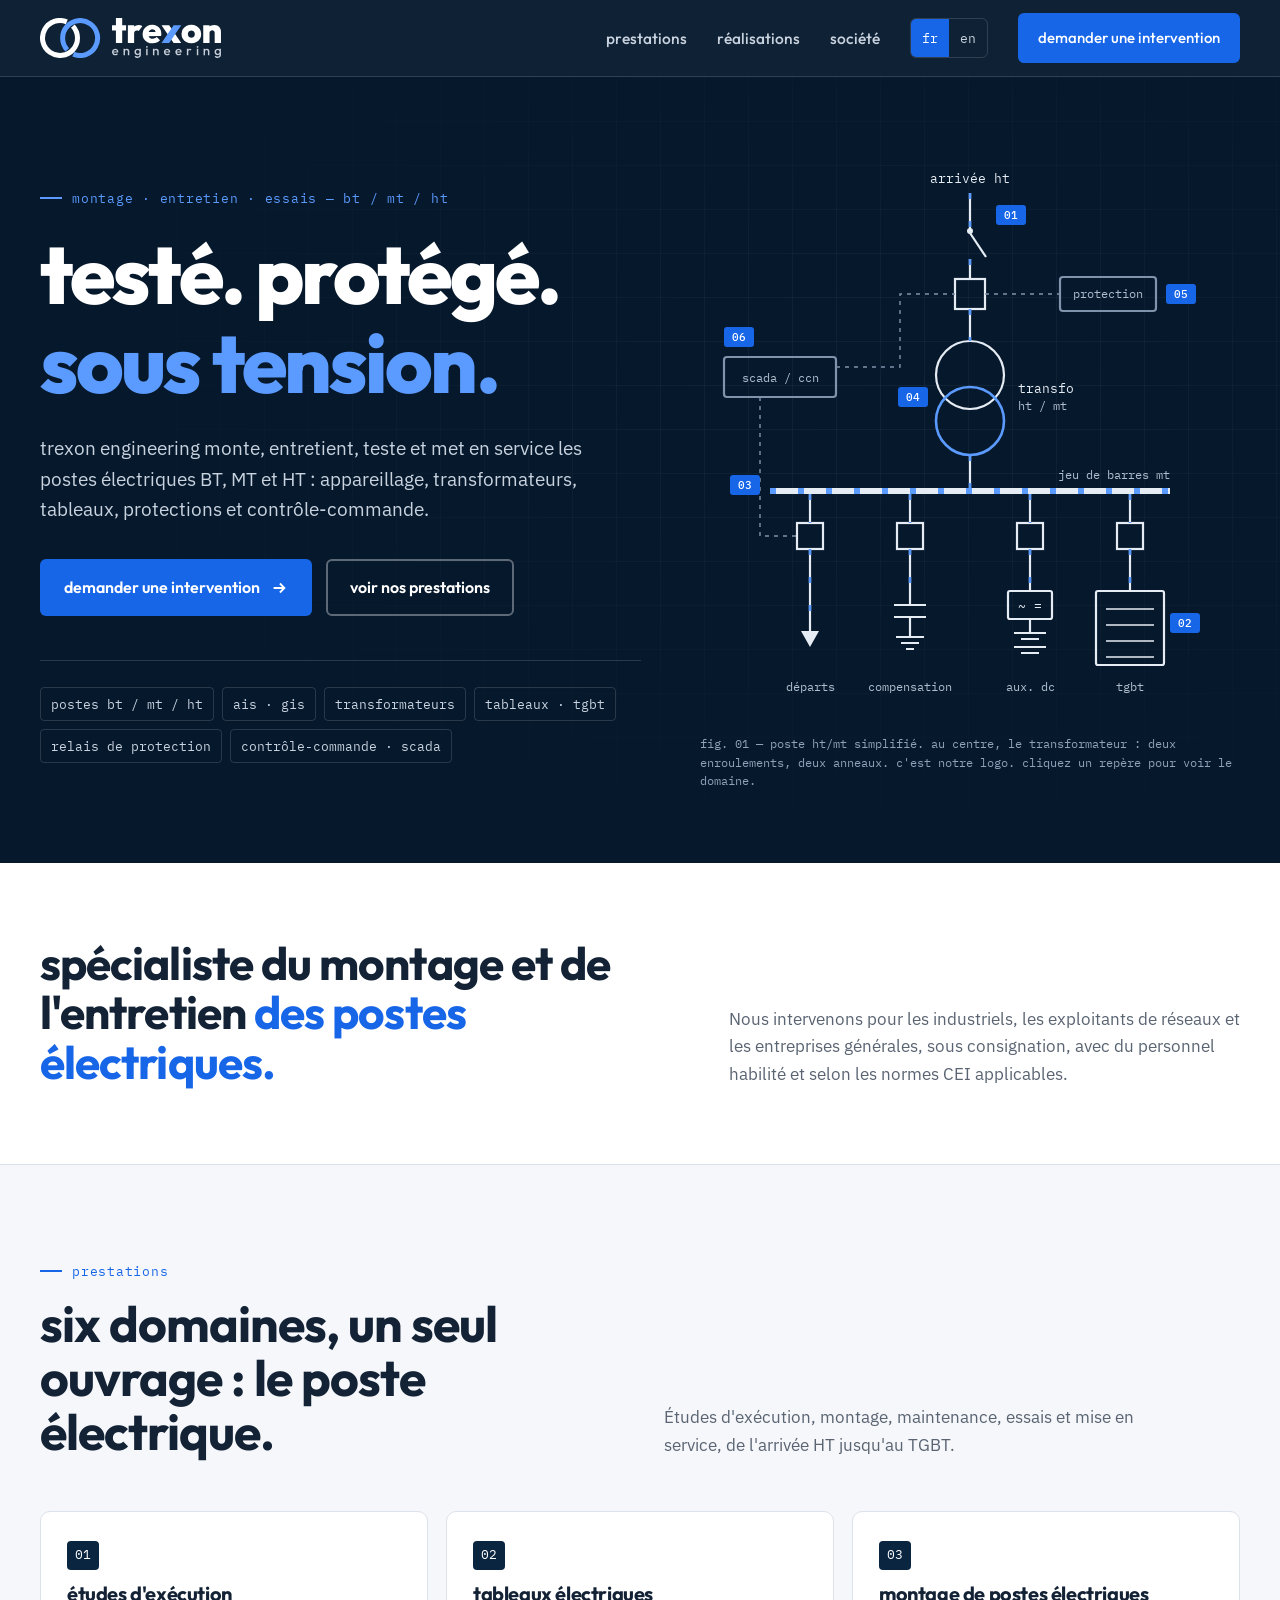
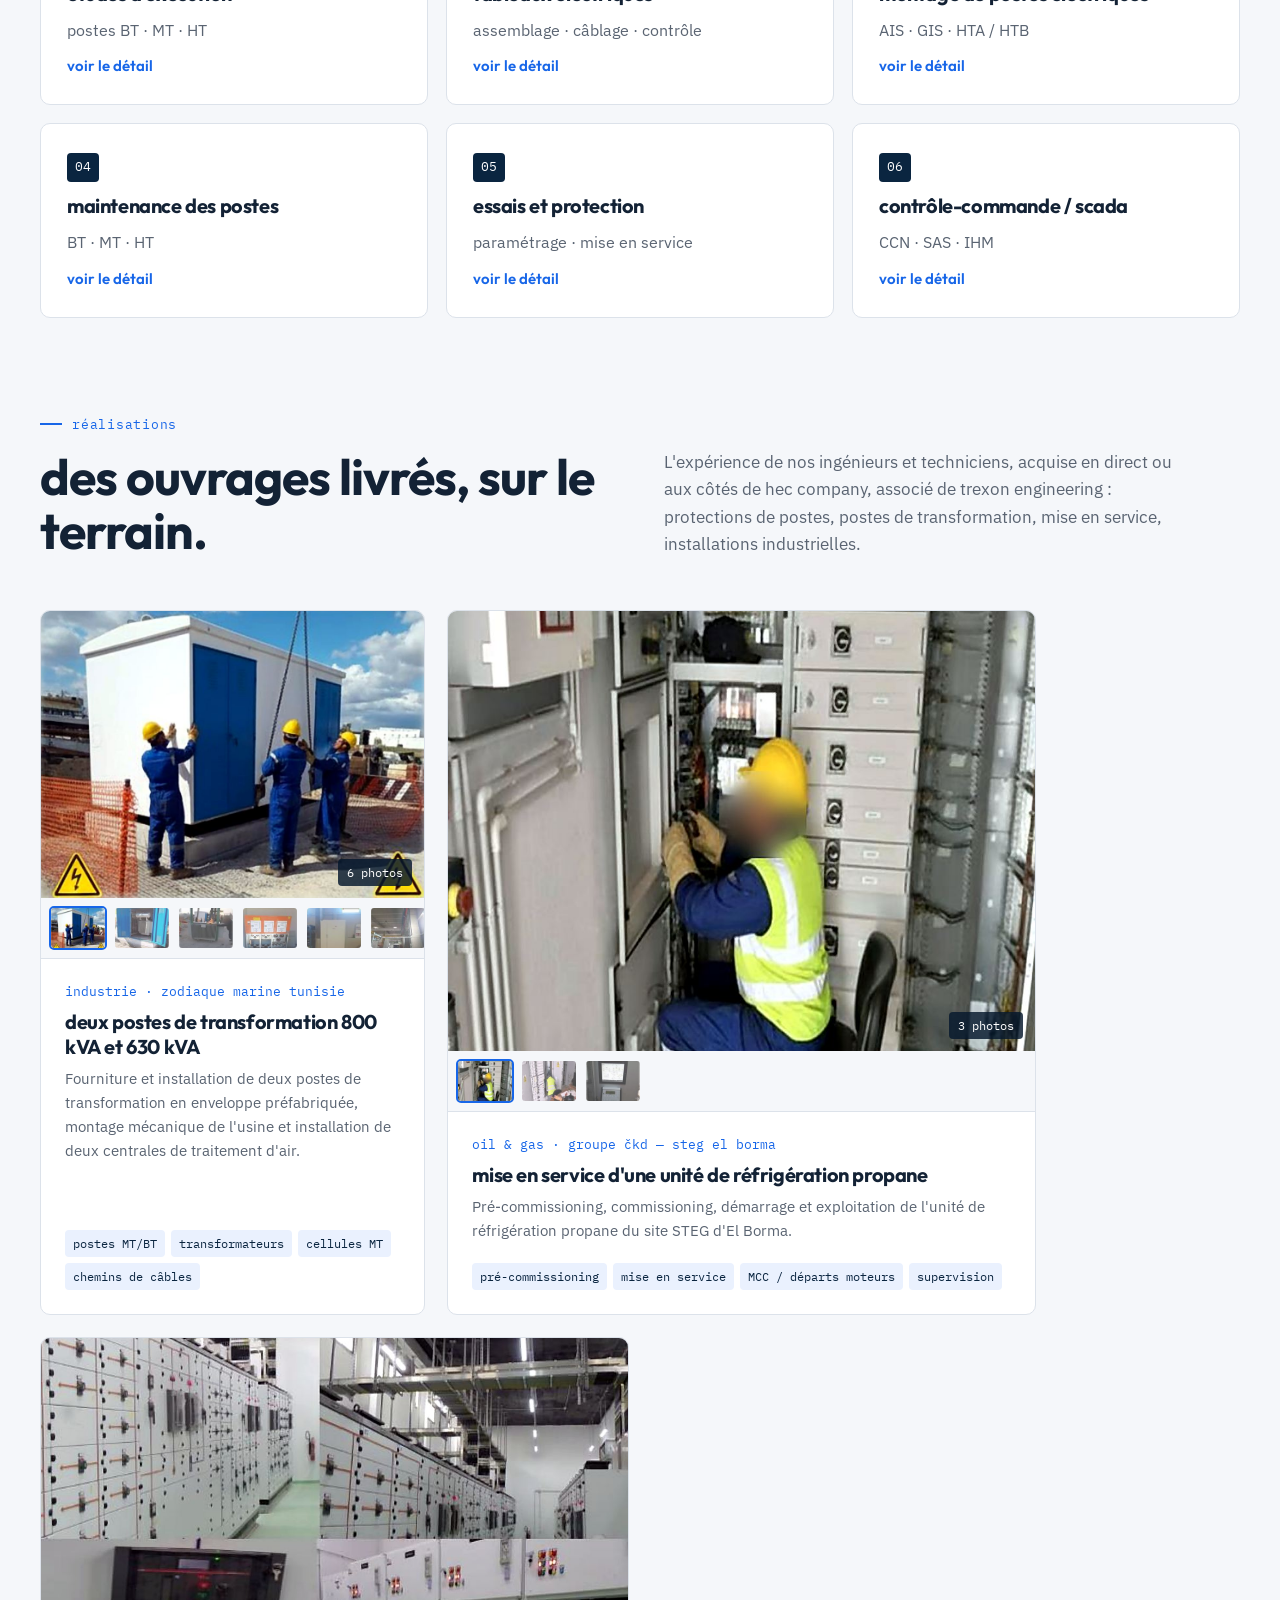
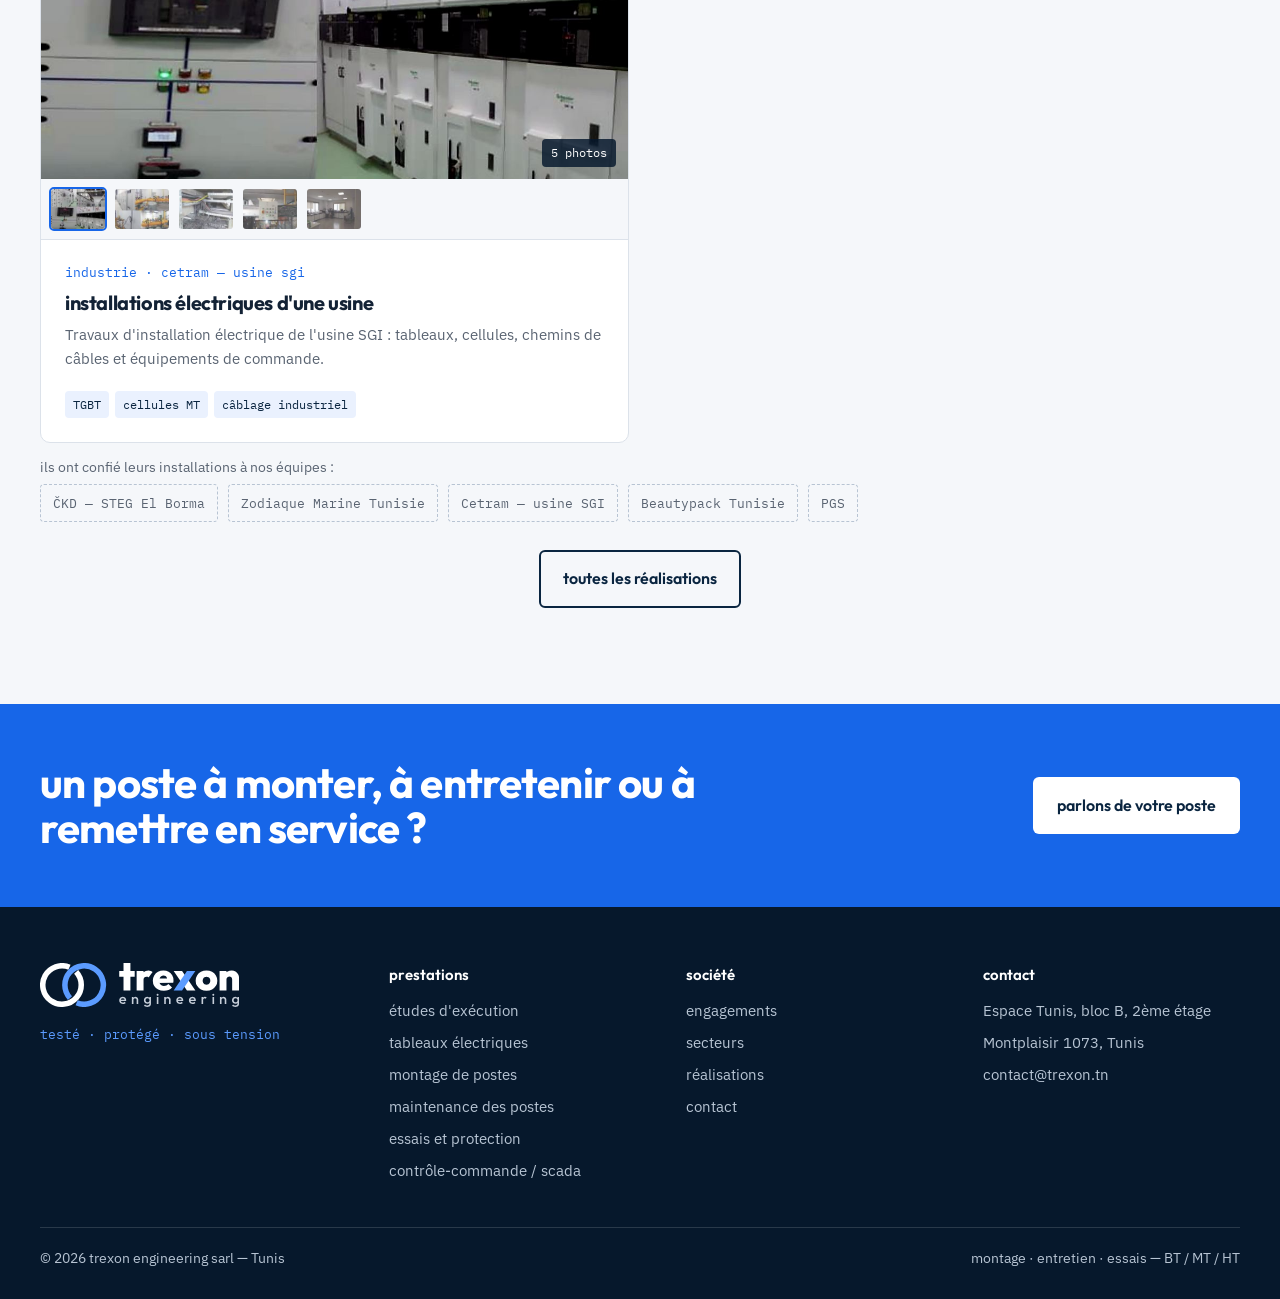
==== commit 99ae9615: "Pied de page : suppression du RNE" ====
--- a/index.html
+++ b/index.html
@@ -179,7 +179,7 @@
       <div><h5>société</h5><ul><li><a href="societe.html#capacites">engagements</a></li><li><a href="societe.html#secteurs">secteurs</a></li><li><a href="realisations.html">réalisations</a></li><li><a href="contact.html">contact</a></li></ul></div>
       <div><h5>contact</h5><ul><li>Espace Tunis, bloc B, 2ème étage</li><li>Montplaisir 1073, Tunis</li><li><a href="mailto:contact@trexon.tn">contact@trexon.tn</a></li></ul></div>
     </div>
-    <div class="f-bot"><span>© <span id="y">2026</span> trexon engineering sarl — capital 50 000 DT — RNE 2002884X — Tunis</span><span>montage · entretien · essais — BT / MT / HT</span></div>
+    <div class="f-bot"><span>© <span id="y">2026</span> trexon engineering sarl — Tunis</span><span>montage · entretien · essais — BT / MT / HT</span></div>
   </div>
 </footer>
 <script src="site.js"></script>
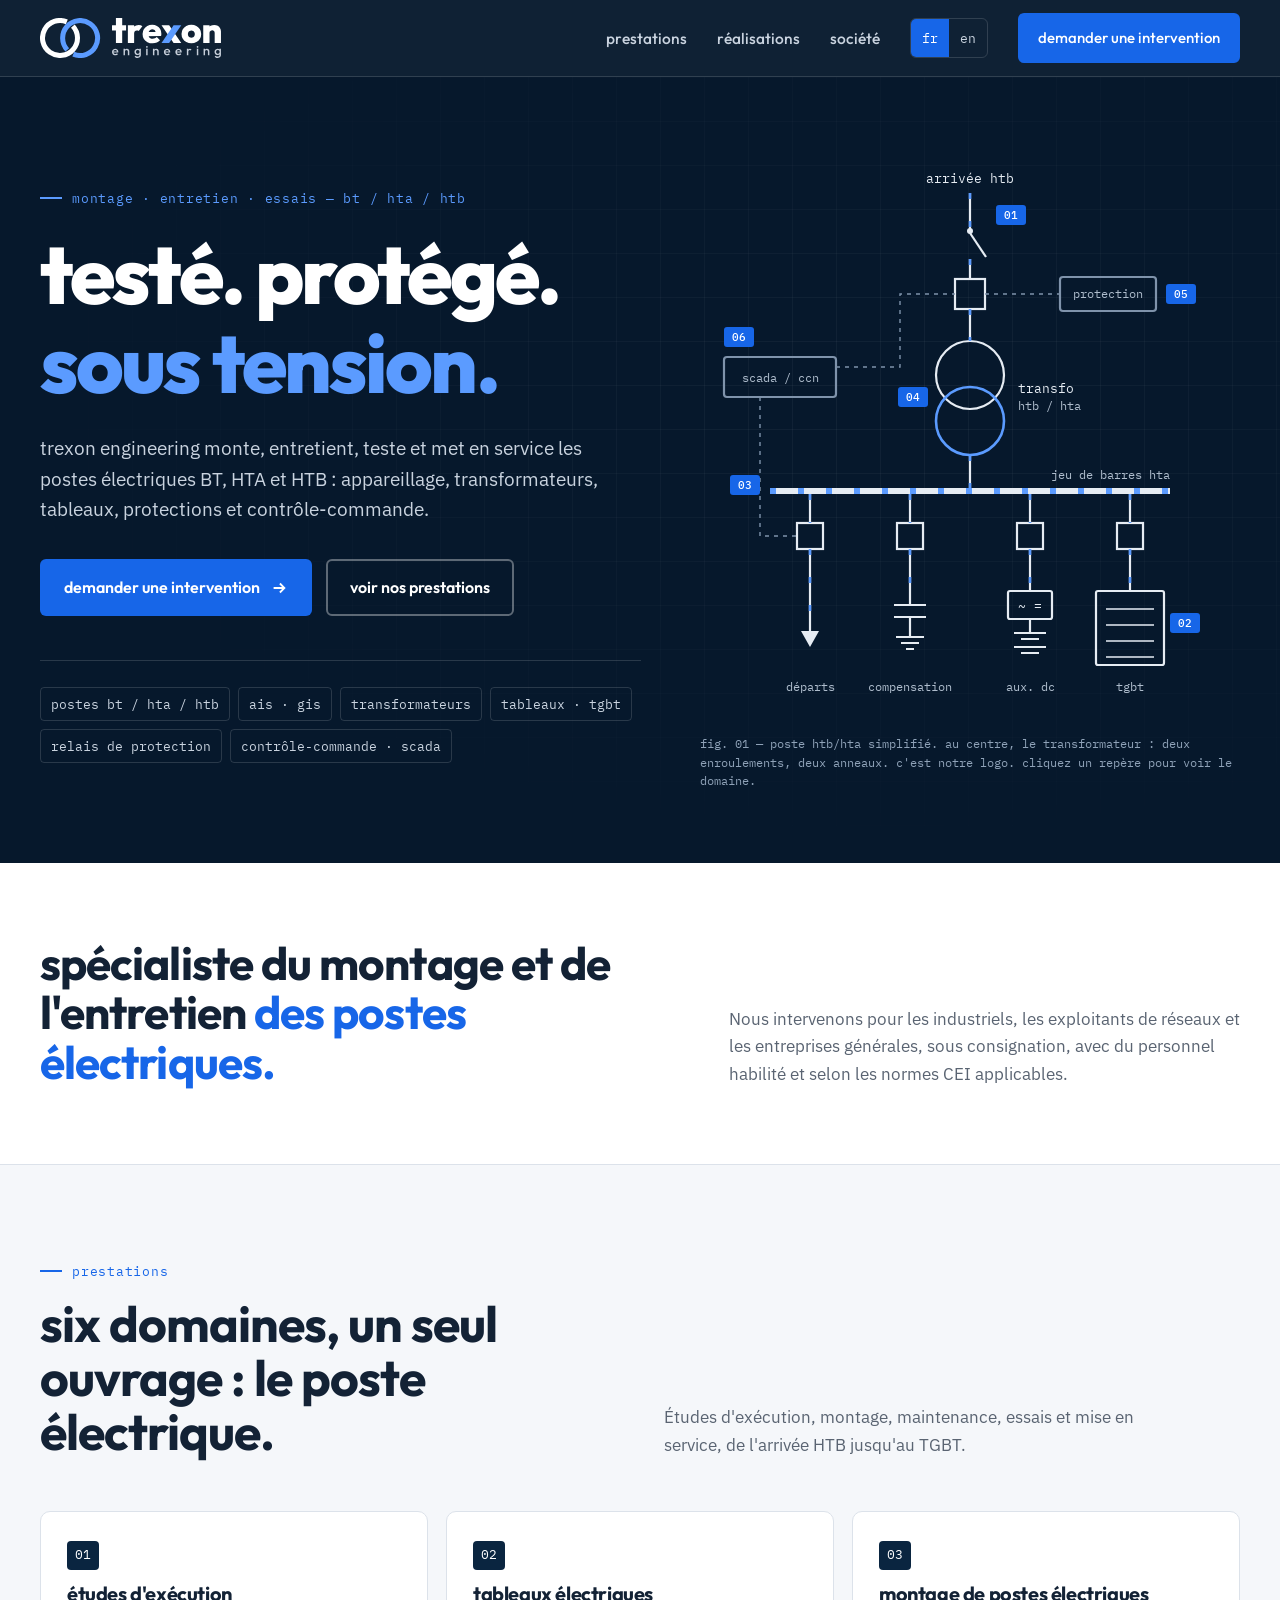
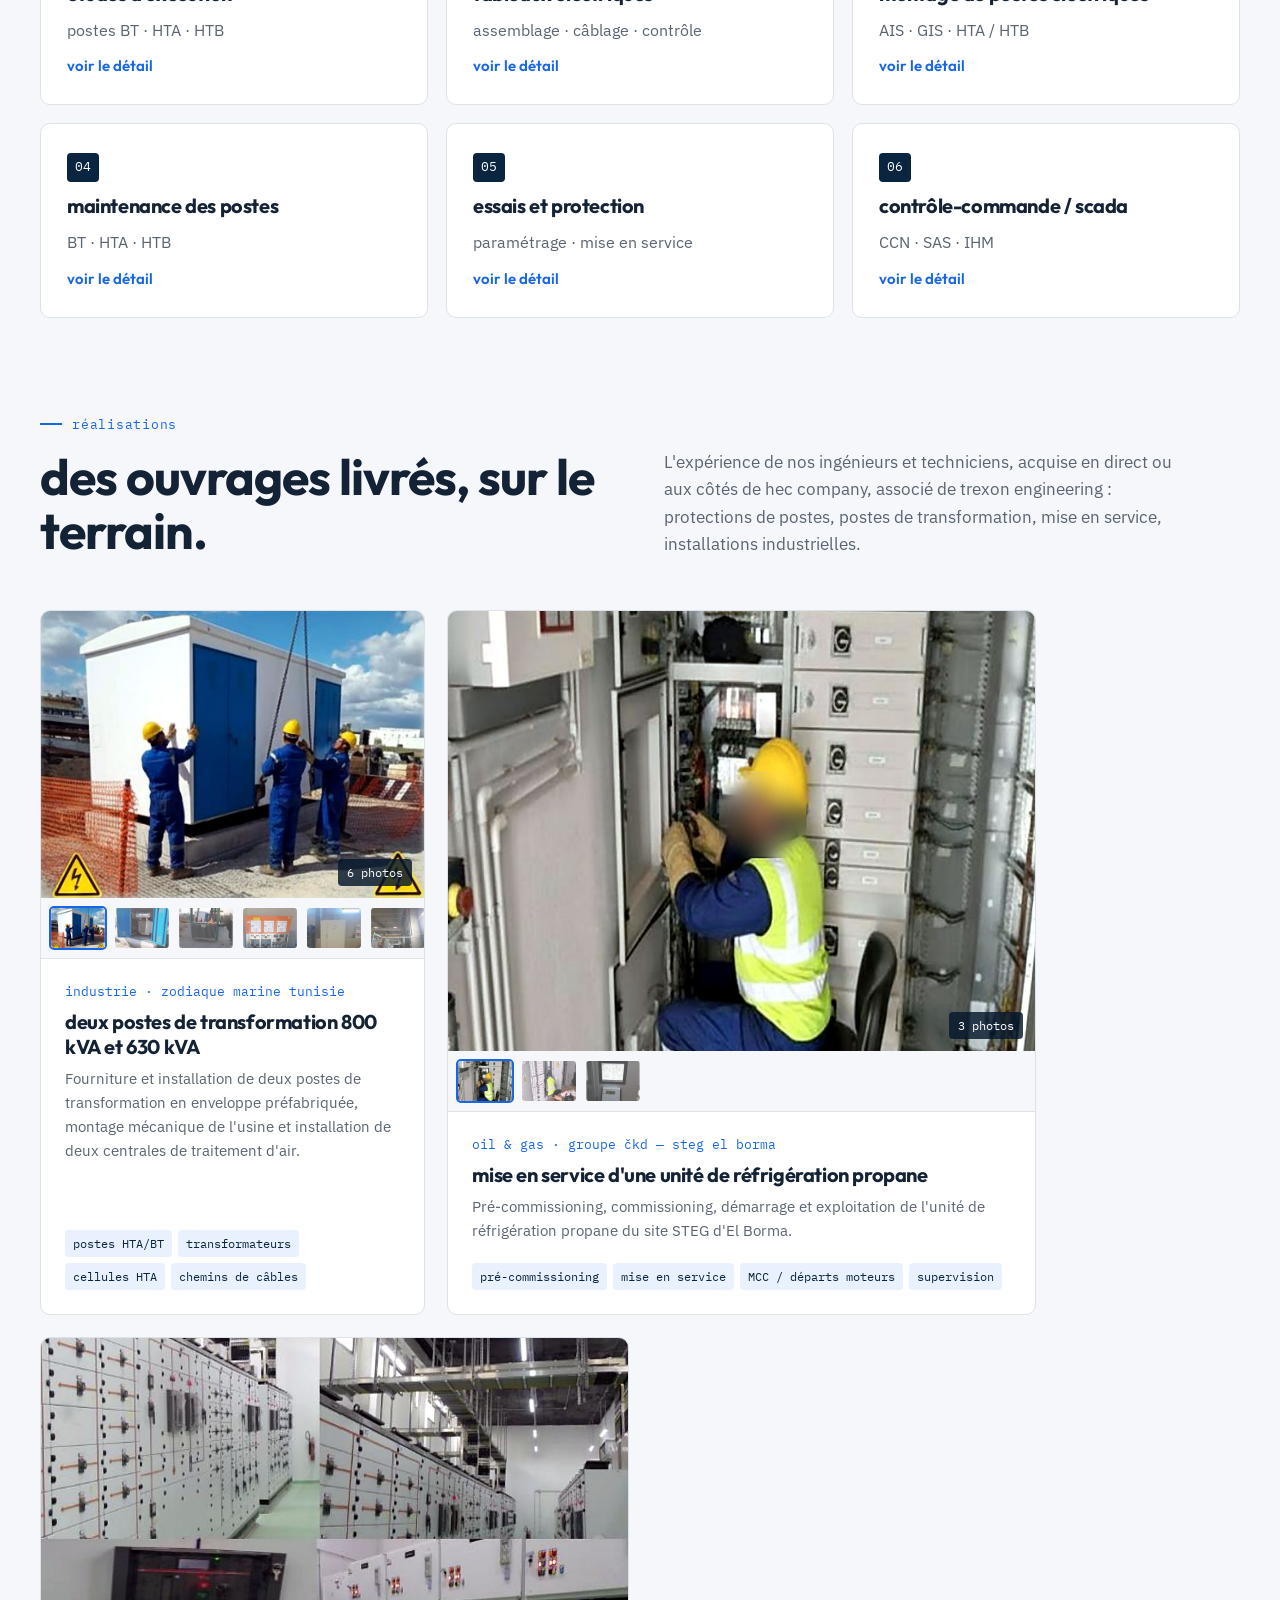
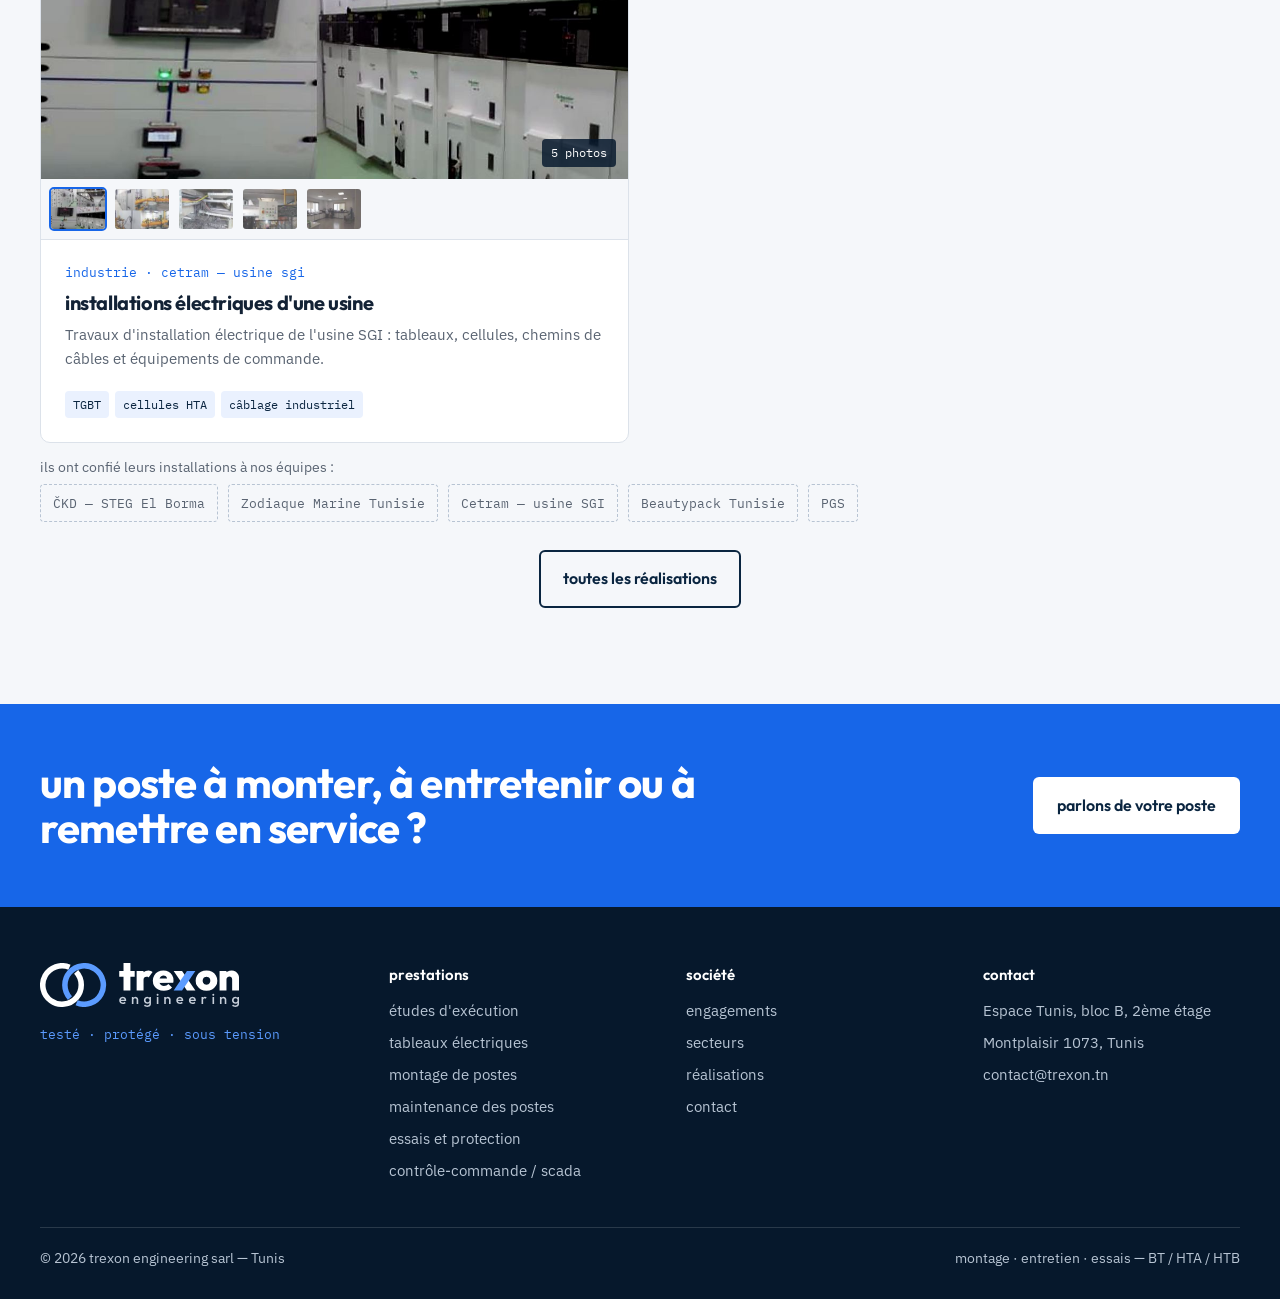
==== commit cebbbe6d: "Niveaux de tension : BT / HTA / HTB" ====
--- a/index.html
+++ b/index.html
@@ -4,18 +4,18 @@
 <meta charset="utf-8">
 <meta name="viewport" content="width=device-width, initial-scale=1">
 <meta name="theme-color" content="#06182C">
-<meta name="description" content="Montage, maintenance, essais et mise en service des postes électriques BT, MT et HT en Tunisie : transformateurs, cellules, relais de protection, contrôle-commande et SCADA. Interventions sous consignation, rapports d'essais.">
-<title>trexon engineering — postes électriques BT, MT et HT en Tunisie : montage, maintenance, essais</title>
+<meta name="description" content="Montage, maintenance, essais et mise en service des postes électriques BT, HTA et HTB en Tunisie : transformateurs, cellules, relais de protection, contrôle-commande et SCADA. Interventions sous consignation, rapports d'essais.">
+<title>trexon engineering — postes électriques BT, HTA et HTB en Tunisie : montage, maintenance, essais</title>
 <link rel="canonical" href="https://trexon.tn/">
 <meta property="og:type" content="website">
 <meta property="og:site_name" content="trexon engineering">
 <meta property="og:locale" content="fr_TN">
-<meta property="og:title" content="trexon engineering — postes électriques BT, MT et HT en Tunisie : montage, maintenance, essais">
-<meta property="og:description" content="Montage, maintenance, essais et mise en service des postes électriques BT, MT et HT en Tunisie : transformateurs, cellules, relais de protection, contrôle-commande et SCADA. Interventions sous consignation, rapports d'essais.">
+<meta property="og:title" content="trexon engineering — postes électriques BT, HTA et HTB en Tunisie : montage, maintenance, essais">
+<meta property="og:description" content="Montage, maintenance, essais et mise en service des postes électriques BT, HTA et HTB en Tunisie : transformateurs, cellules, relais de protection, contrôle-commande et SCADA. Interventions sous consignation, rapports d'essais.">
 <meta property="og:url" content="https://trexon.tn/">
 <meta property="og:image" content="https://trexon.tn/img-9358a857.jpg">
 <meta name="twitter:card" content="summary_large_image">
-<script type="application/ld+json">{"@context": "https://schema.org", "@type": "ProfessionalService", "name": "trexon engineering", "legalName": "TREXON ENGINEERING SARL", "url": "https://trexon.tn/", "logo": "https://trexon.tn/favicon.svg", "image": "https://trexon.tn/img-9358a857.jpg", "email": "contact@trexon.tn", "description": "Montage, maintenance, essais et mise en service des postes électriques BT, MT et HT.", "address": {"@type": "PostalAddress", "streetAddress": "Espace Tunis, bloc B, 2ème étage", "addressLocality": "Montplaisir, Tunis", "postalCode": "1073", "addressCountry": "TN"}, "areaServed": "TN", "knowsAbout": ["postes électriques", "transformateurs de puissance", "relais de protection", "contrôle-commande", "IEC 61850", "mise en service"]}</script>
+<script type="application/ld+json">{"@context": "https://schema.org", "@type": "ProfessionalService", "name": "trexon engineering", "legalName": "TREXON ENGINEERING SARL", "url": "https://trexon.tn/", "logo": "https://trexon.tn/favicon.svg", "image": "https://trexon.tn/img-9358a857.jpg", "email": "contact@trexon.tn", "description": "Montage, maintenance, essais et mise en service des postes électriques BT, HTA et HTB.", "address": {"@type": "PostalAddress", "streetAddress": "Espace Tunis, bloc B, 2ème étage", "addressLocality": "Montplaisir, Tunis", "postalCode": "1073", "addressCountry": "TN"}, "areaServed": "TN", "knowsAbout": ["postes électriques", "transformateurs de puissance", "relais de protection", "contrôle-commande", "IEC 61850", "mise en service"]}</script>
 <link rel="icon" href="favicon.svg" type="image/svg+xml">
 <link rel="preconnect" href="https://fonts.googleapis.com">
 <link rel="preconnect" href="https://fonts.gstatic.com" crossorigin>
@@ -40,25 +40,25 @@
 <section class="hero on-dark" id="accueil">
   <div class="wrap hero-in">
     <div>
-      <div class="eyebrow">montage · entretien · essais — bt / mt / ht</div>
+      <div class="eyebrow">montage · entretien · essais — bt / hta / htb</div>
       <h1>testé. protégé.<br><span>sous tension.</span></h1>
-      <p class="lead">trexon engineering monte, entretient, teste et met en service les postes électriques BT, MT et HT : appareillage, transformateurs, tableaux, protections et contrôle-commande.</p>
+      <p class="lead">trexon engineering monte, entretient, teste et met en service les postes électriques BT, HTA et HTB : appareillage, transformateurs, tableaux, protections et contrôle-commande.</p>
       <div class="cta">
         <a class="btn btn-p" href="contact.html"><span>demander une intervention</span>
           <svg viewBox="0 0 20 20" fill="none" stroke="currentColor" stroke-width="2" aria-hidden="true"><path d="M4 10h12M11 5l5 5-5 5"/></svg></a>
         <a class="btn btn-g" href="prestations.html">voir nos prestations</a>
       </div>
       <div class="chips" aria-label="domaines">
-        <span>postes bt / mt / ht</span><span>ais · gis</span><span>transformateurs</span><span>tableaux · tgbt</span><span>relais de protection</span><span>contrôle-commande · scada</span>
+        <span>postes bt / hta / htb</span><span>ais · gis</span><span>transformateurs</span><span>tableaux · tgbt</span><span>relais de protection</span><span>contrôle-commande · scada</span>
       </div>
     </div>
 
     <div>
       <svg class="sld" viewBox="0 0 540 560" role="img" aria-labelledby="sldt sldd">
-        <title id="sldt">schéma unifilaire d'un poste HT/MT</title>
-        <desc id="sldd">De l'arrivée HT au transformateur, puis au jeu de barres MT et à ses départs : départs, compensation, auxiliaires DC et TGBT. Chaque repère numéroté renvoie à un domaine.</desc>
+        <title id="sldt">schéma unifilaire d'un poste HTB/HTA</title>
+        <desc id="sldd">De l'arrivée HTB au transformateur, puis au jeu de barres HTA et à ses départs : départs, compensation, auxiliaires DC et TGBT. Chaque repère numéroté renvoie à un domaine.</desc>
         <!-- incoming -->
-        <text x="270" y="22" text-anchor="middle" class="lbl">arrivée ht</text>
+        <text x="270" y="22" text-anchor="middle" class="lbl">arrivée htb</text>
         <path class="w" d="M270 32V70"/>
         <circle cx="270" cy="70" r="3" fill="#E6ECF3"/>
         <path class="w" d="M270 72L286 96"/>
@@ -73,7 +73,7 @@
         <circle cx="270" cy="214" r="34" class="w"/>
         <circle cx="270" cy="260" r="34" class="b2"/>
         <text x="318" y="232" class="lbl">transfo</text>
-        <text x="318" y="249">ht / mt</text>
+        <text x="318" y="249">htb / hta</text>
         <path class="w" d="M270 294V330"/>
         <!-- scada -->
         <rect x="24" y="196" width="112" height="40" rx="3" class="w" style="stroke:#7F93AB"/>
@@ -83,7 +83,7 @@
         <!-- busbar -->
         <path class="bus" d="M70 330H470"/>
         <path class="busflow" d="M70 330H470"/>
-        <text x="470" y="318" text-anchor="end">jeu de barres mt</text>
+        <text x="470" y="318" text-anchor="end">jeu de barres hta</text>
         <!-- feeders -->
         <g>
           <path class="w" d="M110 333V362M210 333V362M330 333V362M430 333V362"/>
@@ -121,7 +121,7 @@
         <a href="prestations.html#s5" aria-label="domaine 05 : essais et protection"><g class="tag"><rect x="466" y="123" width="30" height="20" rx="3"/><text x="481" y="137" text-anchor="middle">05</text></g></a>
         <a href="prestations.html#s6" aria-label="domaine 06 : contrôle-commande et scada"><g class="tag"><rect x="24" y="166" width="30" height="20" rx="3"/><text x="39" y="180" text-anchor="middle">06</text></g></a>
       </svg>
-      <p class="fig">fig. 01 — poste ht/mt simplifié. au centre, le transformateur : deux enroulements, deux anneaux. c'est notre logo. cliquez un repère pour voir le domaine.</p>
+      <p class="fig">fig. 01 — poste htb/hta simplifié. au centre, le transformateur : deux enroulements, deux anneaux. c'est notre logo. cliquez un repère pour voir le domaine.</p>
     </div>
   </div>
 </section><section class="manifesto">
@@ -133,9 +133,9 @@
   <div class="wrap">
     <div class="head">
       <div><div class="eyebrow">prestations</div><h2>six domaines, un seul ouvrage : le poste électrique.</h2></div>
-      <p>Études d'exécution, montage, maintenance, essais et mise en service, de l'arrivée HT jusqu'au TGBT.</p>
+      <p>Études d'exécution, montage, maintenance, essais et mise en service, de l'arrivée HTB jusqu'au TGBT.</p>
     </div>
-    <div class="tiles"><a class="tile" href="prestations.html#s1"><span class="num">01</span><h4>études d'exécution</h4><p>postes BT · MT · HT</p><span class="more">voir le détail</span></a><a class="tile" href="prestations.html#s2"><span class="num">02</span><h4>tableaux électriques</h4><p>assemblage · câblage · contrôle</p><span class="more">voir le détail</span></a><a class="tile" href="prestations.html#s3"><span class="num">03</span><h4>montage de postes électriques</h4><p>AIS · GIS · HTA / HTB</p><span class="more">voir le détail</span></a><a class="tile" href="prestations.html#s4"><span class="num">04</span><h4>maintenance des postes</h4><p>BT · MT · HT</p><span class="more">voir le détail</span></a><a class="tile" href="prestations.html#s5"><span class="num">05</span><h4>essais et protection</h4><p>paramétrage · mise en service</p><span class="more">voir le détail</span></a><a class="tile" href="prestations.html#s6"><span class="num">06</span><h4>contrôle-commande / scada</h4><p>CCN · SAS · IHM</p><span class="more">voir le détail</span></a></div>
+    <div class="tiles"><a class="tile" href="prestations.html#s1"><span class="num">01</span><h4>études d'exécution</h4><p>postes BT · HTA · HTB</p><span class="more">voir le détail</span></a><a class="tile" href="prestations.html#s2"><span class="num">02</span><h4>tableaux électriques</h4><p>assemblage · câblage · contrôle</p><span class="more">voir le détail</span></a><a class="tile" href="prestations.html#s3"><span class="num">03</span><h4>montage de postes électriques</h4><p>AIS · GIS · HTA / HTB</p><span class="more">voir le détail</span></a><a class="tile" href="prestations.html#s4"><span class="num">04</span><h4>maintenance des postes</h4><p>BT · HTA · HTB</p><span class="more">voir le détail</span></a><a class="tile" href="prestations.html#s5"><span class="num">05</span><h4>essais et protection</h4><p>paramétrage · mise en service</p><span class="more">voir le détail</span></a><a class="tile" href="prestations.html#s6"><span class="num">06</span><h4>contrôle-commande / scada</h4><p>CCN · SAS · IHM</p><span class="more">voir le détail</span></a></div>
   </div>
 </section><section class="sec" id="realisations" style="padding-top:0">
   <div class="wrap">
@@ -146,8 +146,8 @@
     <div class="rps">
       <article class="rp">
         <figure class="rp-f"><img class="rp-main" src="img-9358a857.jpg" alt="levage et pose d&#x27;un poste préfabriqué" loading="lazy"><figcaption><span class="pc">6</span> <span>photos</span></figcaption></figure>
-        <div class="rp-th"><button type="button" class="th on" data-src="img-9358a857.jpg" data-alt="levage et pose d&#x27;un poste préfabriqué" aria-label="levage et pose d&#x27;un poste préfabriqué" aria-pressed="true"><img src="thumb-9358a857.jpg" alt="" loading="lazy"></button><button type="button" class="th" data-src="img-3925ae06.jpg" data-alt="poste de transformation ouvert, transformateur en place" aria-label="poste de transformation ouvert, transformateur en place" aria-pressed="false"><img src="thumb-3925ae06.jpg" alt="" loading="lazy"></button><button type="button" class="th" data-src="img-c10282f7.jpg" data-alt="manutention d&#x27;un transformateur à huile" aria-label="manutention d&#x27;un transformateur à huile" aria-pressed="false"><img src="thumb-c10282f7.jpg" alt="" loading="lazy"></button><button type="button" class="th" data-src="img-e39888f0.jpg" data-alt="cellules MT avant raccordement" aria-label="cellules MT avant raccordement" aria-pressed="false"><img src="thumb-e39888f0.jpg" alt="" loading="lazy"></button><button type="button" class="th" data-src="img-f3e3e6d3.jpg" data-alt="armoire électrique installée" aria-label="armoire électrique installée" aria-pressed="false"><img src="thumb-f3e3e6d3.jpg" alt="" loading="lazy"></button><button type="button" class="th" data-src="img-dc7c2153.jpg" data-alt="chemins de câbles dans l&#x27;usine" aria-label="chemins de câbles dans l&#x27;usine" aria-pressed="false"><img src="thumb-dc7c2153.jpg" alt="" loading="lazy"></button></div>
-        <div class="rp-b"><small><span>industrie</span> · <span>zodiaque marine tunisie</span></small><h4>deux postes de transformation 800 kVA et 630 kVA</h4><p>Fourniture et installation de deux postes de transformation en enveloppe préfabriquée, montage mécanique de l&#x27;usine et installation de deux centrales de traitement d&#x27;air.</p><div class="rp-c"><span>postes MT/BT</span><span>transformateurs</span><span>cellules MT</span><span>chemins de câbles</span></div></div>
+        <div class="rp-th"><button type="button" class="th on" data-src="img-9358a857.jpg" data-alt="levage et pose d&#x27;un poste préfabriqué" aria-label="levage et pose d&#x27;un poste préfabriqué" aria-pressed="true"><img src="thumb-9358a857.jpg" alt="" loading="lazy"></button><button type="button" class="th" data-src="img-3925ae06.jpg" data-alt="poste de transformation ouvert, transformateur en place" aria-label="poste de transformation ouvert, transformateur en place" aria-pressed="false"><img src="thumb-3925ae06.jpg" alt="" loading="lazy"></button><button type="button" class="th" data-src="img-c10282f7.jpg" data-alt="manutention d&#x27;un transformateur à huile" aria-label="manutention d&#x27;un transformateur à huile" aria-pressed="false"><img src="thumb-c10282f7.jpg" alt="" loading="lazy"></button><button type="button" class="th" data-src="img-e39888f0.jpg" data-alt="cellules HTA avant raccordement" aria-label="cellules HTA avant raccordement" aria-pressed="false"><img src="thumb-e39888f0.jpg" alt="" loading="lazy"></button><button type="button" class="th" data-src="img-f3e3e6d3.jpg" data-alt="armoire électrique installée" aria-label="armoire électrique installée" aria-pressed="false"><img src="thumb-f3e3e6d3.jpg" alt="" loading="lazy"></button><button type="button" class="th" data-src="img-dc7c2153.jpg" data-alt="chemins de câbles dans l&#x27;usine" aria-label="chemins de câbles dans l&#x27;usine" aria-pressed="false"><img src="thumb-dc7c2153.jpg" alt="" loading="lazy"></button></div>
+        <div class="rp-b"><small><span>industrie</span> · <span>zodiaque marine tunisie</span></small><h4>deux postes de transformation 800 kVA et 630 kVA</h4><p>Fourniture et installation de deux postes de transformation en enveloppe préfabriquée, montage mécanique de l&#x27;usine et installation de deux centrales de traitement d&#x27;air.</p><div class="rp-c"><span>postes HTA/BT</span><span>transformateurs</span><span>cellules HTA</span><span>chemins de câbles</span></div></div>
       </article>
       <article class="rp">
         <figure class="rp-f"><img class="rp-main" src="img-5907f756.jpg" alt="intervention dans un tableau de départs moteurs" loading="lazy"><figcaption><span class="pc">3</span> <span>photos</span></figcaption></figure>
@@ -155,9 +155,9 @@
         <div class="rp-b"><small><span>oil &amp; gas</span> · <span>groupe čkd — steg el borma</span></small><h4>mise en service d&#x27;une unité de réfrigération propane</h4><p>Pré-commissioning, commissioning, démarrage et exploitation de l&#x27;unité de réfrigération propane du site STEG d&#x27;El Borma.</p><div class="rp-c"><span>pré-commissioning</span><span>mise en service</span><span>MCC / départs moteurs</span><span>supervision</span></div></div>
       </article>
       <article class="rp">
-        <figure class="rp-f"><img class="rp-main" src="img-edbe23c6.jpg" alt="tableaux BT et cellules MT installés" loading="lazy"><figcaption><span class="pc">5</span> <span>photos</span></figcaption></figure>
-        <div class="rp-th"><button type="button" class="th on" data-src="img-edbe23c6.jpg" data-alt="tableaux BT et cellules MT installés" aria-label="tableaux BT et cellules MT installés" aria-pressed="true"><img src="thumb-edbe23c6.jpg" alt="" loading="lazy"></button><button type="button" class="th" data-src="img-f96a4160.jpg" data-alt="salle électrique et poste gaz instrumenté" aria-label="salle électrique et poste gaz instrumenté" aria-pressed="false"><img src="thumb-f96a4160.jpg" alt="" loading="lazy"></button><button type="button" class="th" data-src="img-6bc0c7f2.jpg" data-alt="chemins de câbles et distribution" aria-label="chemins de câbles et distribution" aria-pressed="false"><img src="thumb-6bc0c7f2.jpg" alt="" loading="lazy"></button><button type="button" class="th" data-src="img-e7454dfa.jpg" data-alt="boîte de commande locale" aria-label="boîte de commande locale" aria-pressed="false"><img src="thumb-e7454dfa.jpg" alt="" loading="lazy"></button><button type="button" class="th" data-src="img-301ba851.jpg" data-alt="laboratoire de l&#x27;usine" aria-label="laboratoire de l&#x27;usine" aria-pressed="false"><img src="thumb-301ba851.jpg" alt="" loading="lazy"></button></div>
-        <div class="rp-b"><small><span>industrie</span> · <span>cetram — usine sgi</span></small><h4>installations électriques d&#x27;une usine</h4><p>Travaux d&#x27;installation électrique de l&#x27;usine SGI : tableaux, cellules, chemins de câbles et équipements de commande.</p><div class="rp-c"><span>TGBT</span><span>cellules MT</span><span>câblage industriel</span></div></div>
+        <figure class="rp-f"><img class="rp-main" src="img-edbe23c6.jpg" alt="tableaux BT et cellules HTA installés" loading="lazy"><figcaption><span class="pc">5</span> <span>photos</span></figcaption></figure>
+        <div class="rp-th"><button type="button" class="th on" data-src="img-edbe23c6.jpg" data-alt="tableaux BT et cellules HTA installés" aria-label="tableaux BT et cellules HTA installés" aria-pressed="true"><img src="thumb-edbe23c6.jpg" alt="" loading="lazy"></button><button type="button" class="th" data-src="img-f96a4160.jpg" data-alt="salle électrique et poste gaz instrumenté" aria-label="salle électrique et poste gaz instrumenté" aria-pressed="false"><img src="thumb-f96a4160.jpg" alt="" loading="lazy"></button><button type="button" class="th" data-src="img-6bc0c7f2.jpg" data-alt="chemins de câbles et distribution" aria-label="chemins de câbles et distribution" aria-pressed="false"><img src="thumb-6bc0c7f2.jpg" alt="" loading="lazy"></button><button type="button" class="th" data-src="img-e7454dfa.jpg" data-alt="boîte de commande locale" aria-label="boîte de commande locale" aria-pressed="false"><img src="thumb-e7454dfa.jpg" alt="" loading="lazy"></button><button type="button" class="th" data-src="img-301ba851.jpg" data-alt="laboratoire de l&#x27;usine" aria-label="laboratoire de l&#x27;usine" aria-pressed="false"><img src="thumb-301ba851.jpg" alt="" loading="lazy"></button></div>
+        <div class="rp-b"><small><span>industrie</span> · <span>cetram — usine sgi</span></small><h4>installations électriques d&#x27;une usine</h4><p>Travaux d&#x27;installation électrique de l&#x27;usine SGI : tableaux, cellules, chemins de câbles et équipements de commande.</p><div class="rp-c"><span>TGBT</span><span>cellules HTA</span><span>câblage industriel</span></div></div>
       </article>
     </div>
     <p class="note">ils ont confié leurs installations à nos équipes :</p>
@@ -179,7 +179,7 @@
       <div><h5>société</h5><ul><li><a href="societe.html#capacites">engagements</a></li><li><a href="societe.html#secteurs">secteurs</a></li><li><a href="realisations.html">réalisations</a></li><li><a href="contact.html">contact</a></li></ul></div>
       <div><h5>contact</h5><ul><li>Espace Tunis, bloc B, 2ème étage</li><li>Montplaisir 1073, Tunis</li><li><a href="mailto:contact@trexon.tn">contact@trexon.tn</a></li></ul></div>
     </div>
-    <div class="f-bot"><span>© <span id="y">2026</span> trexon engineering sarl — Tunis</span><span>montage · entretien · essais — BT / MT / HT</span></div>
+    <div class="f-bot"><span>© <span id="y">2026</span> trexon engineering sarl — Tunis</span><span>montage · entretien · essais — BT / HTA / HTB</span></div>
   </div>
 </footer>
 <script src="site.js"></script>
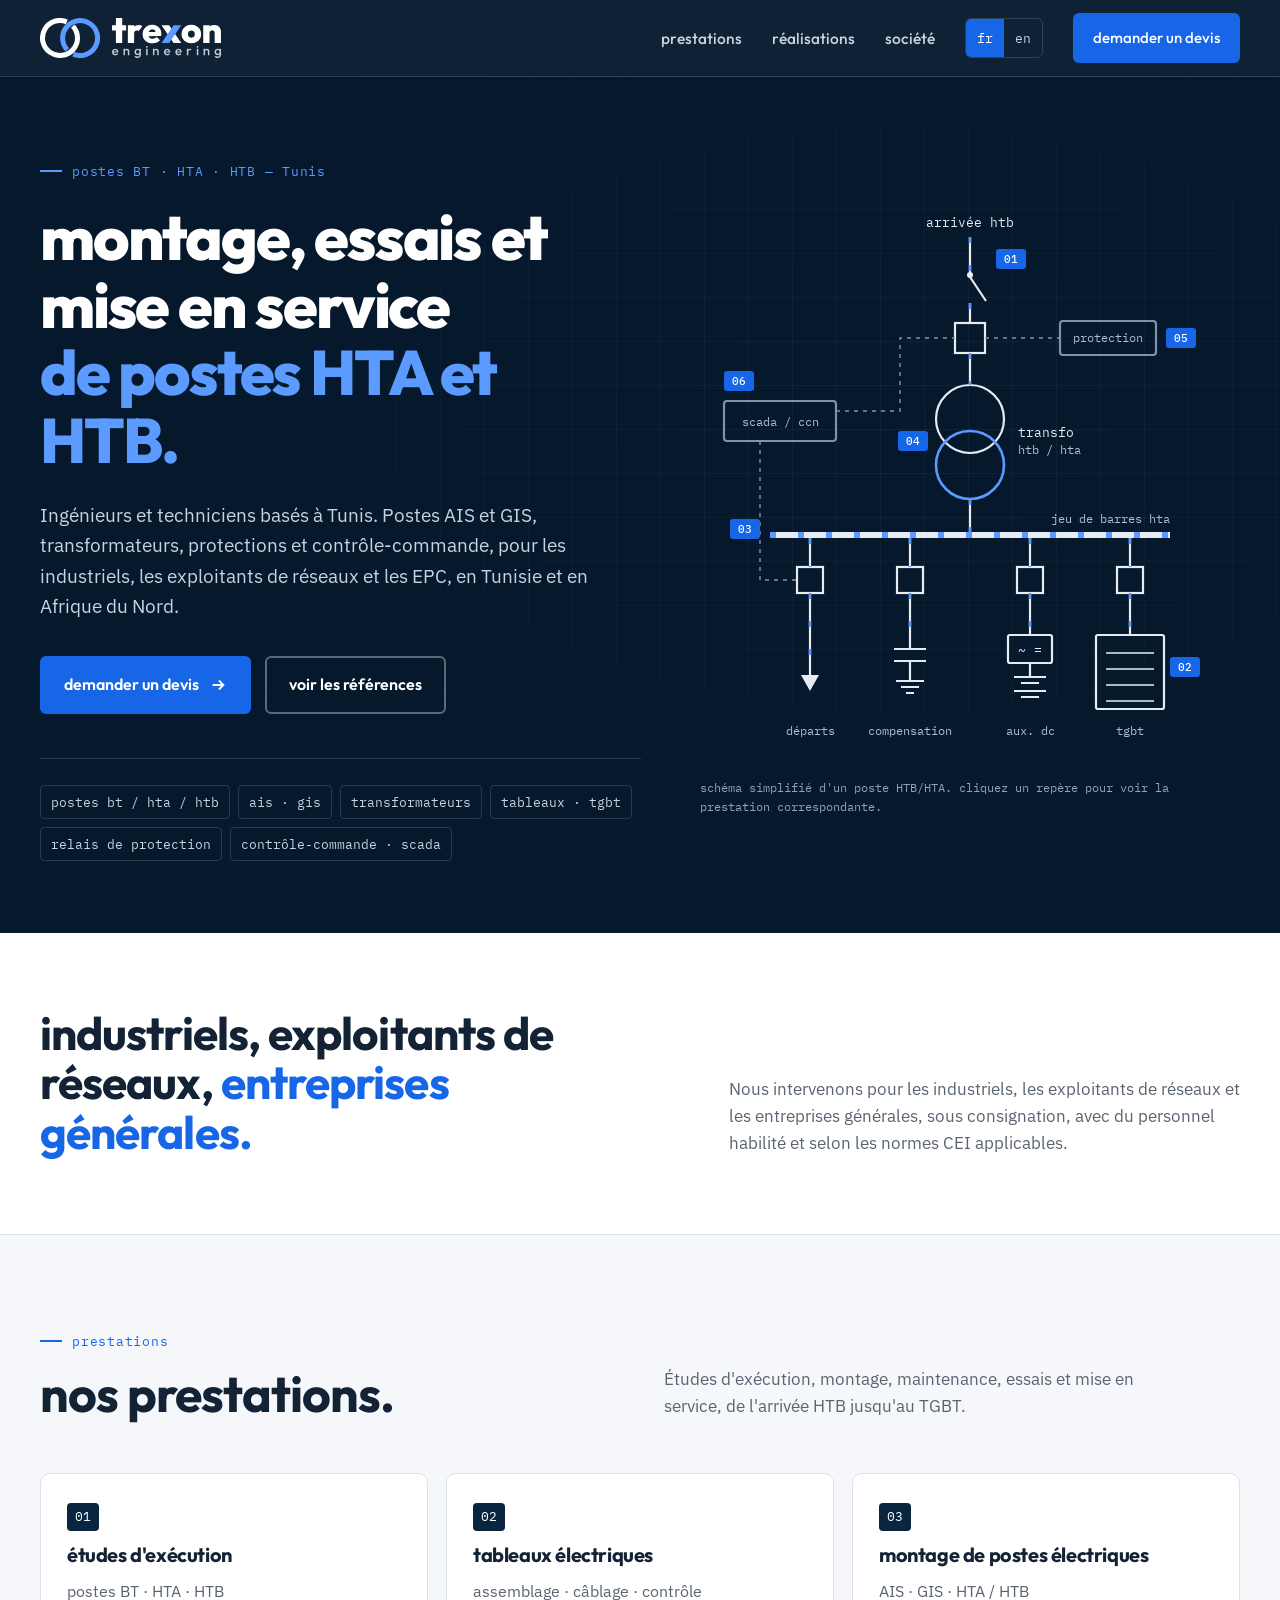
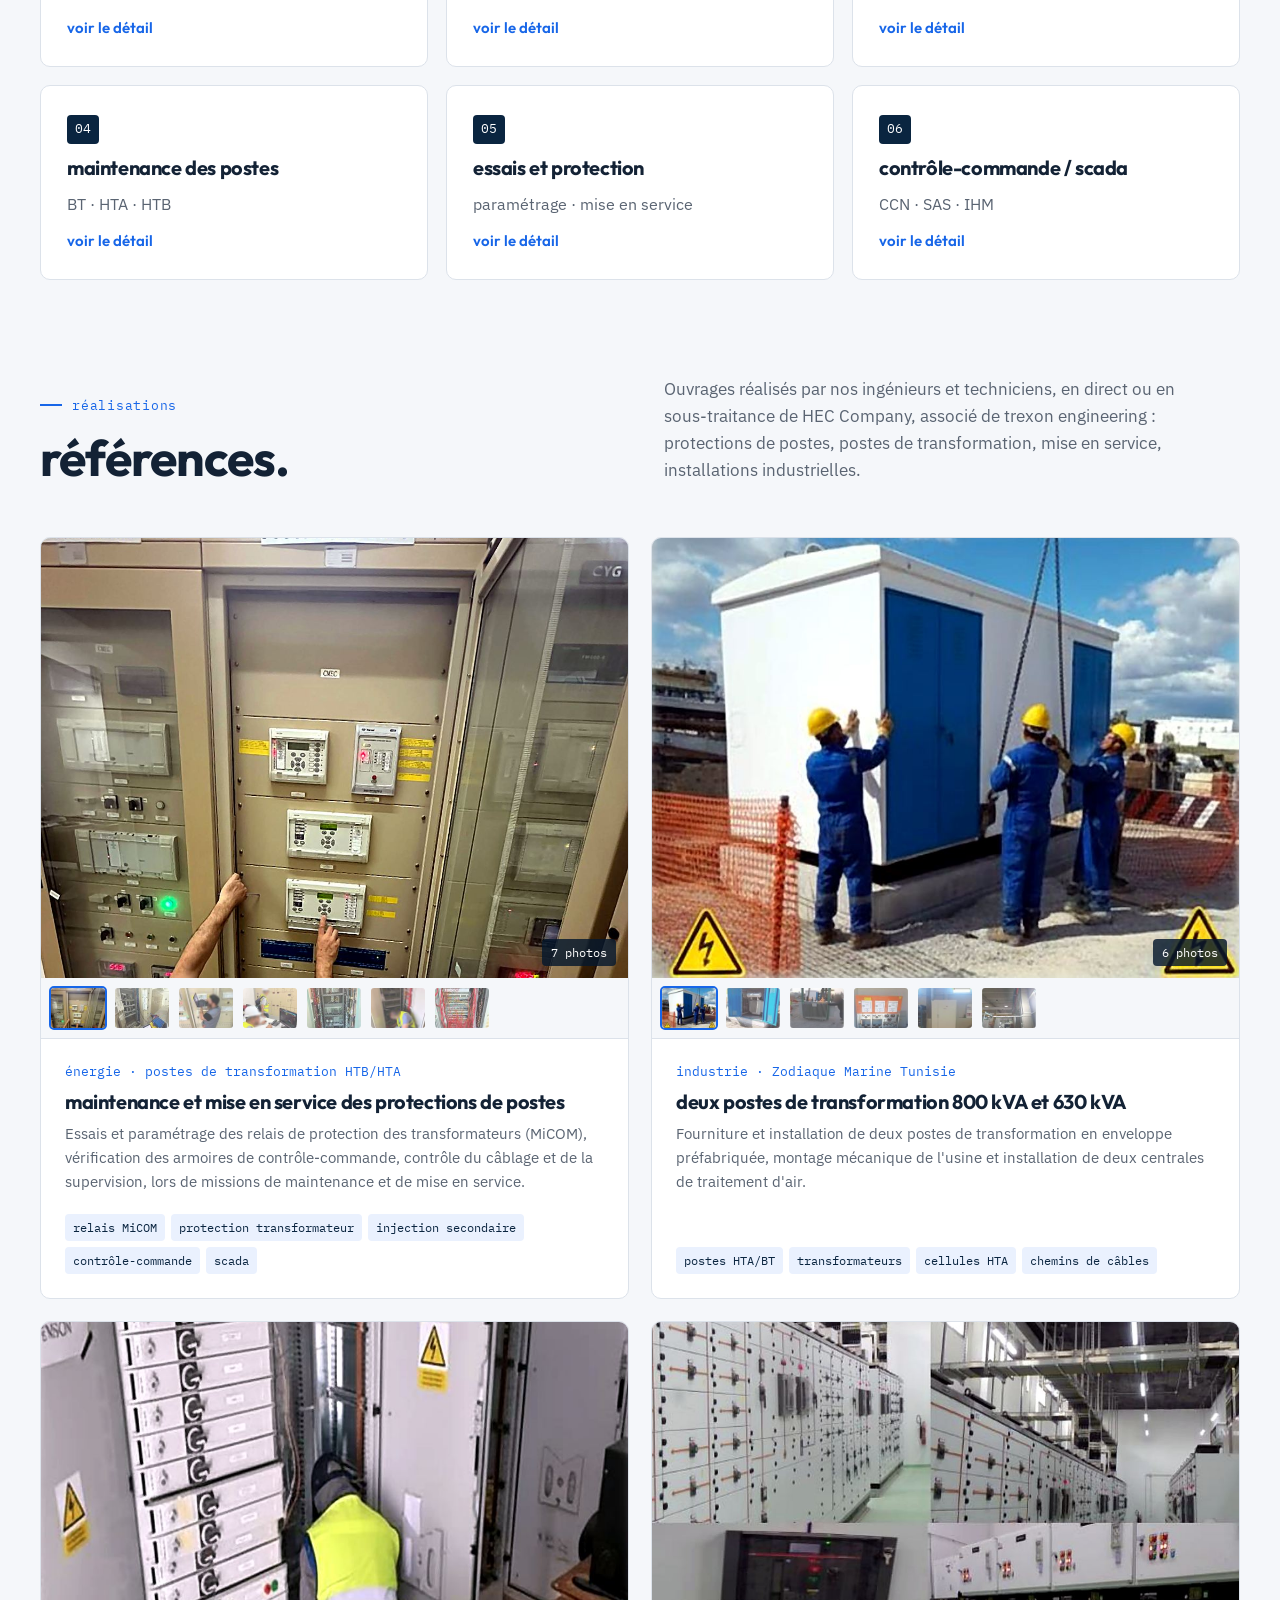
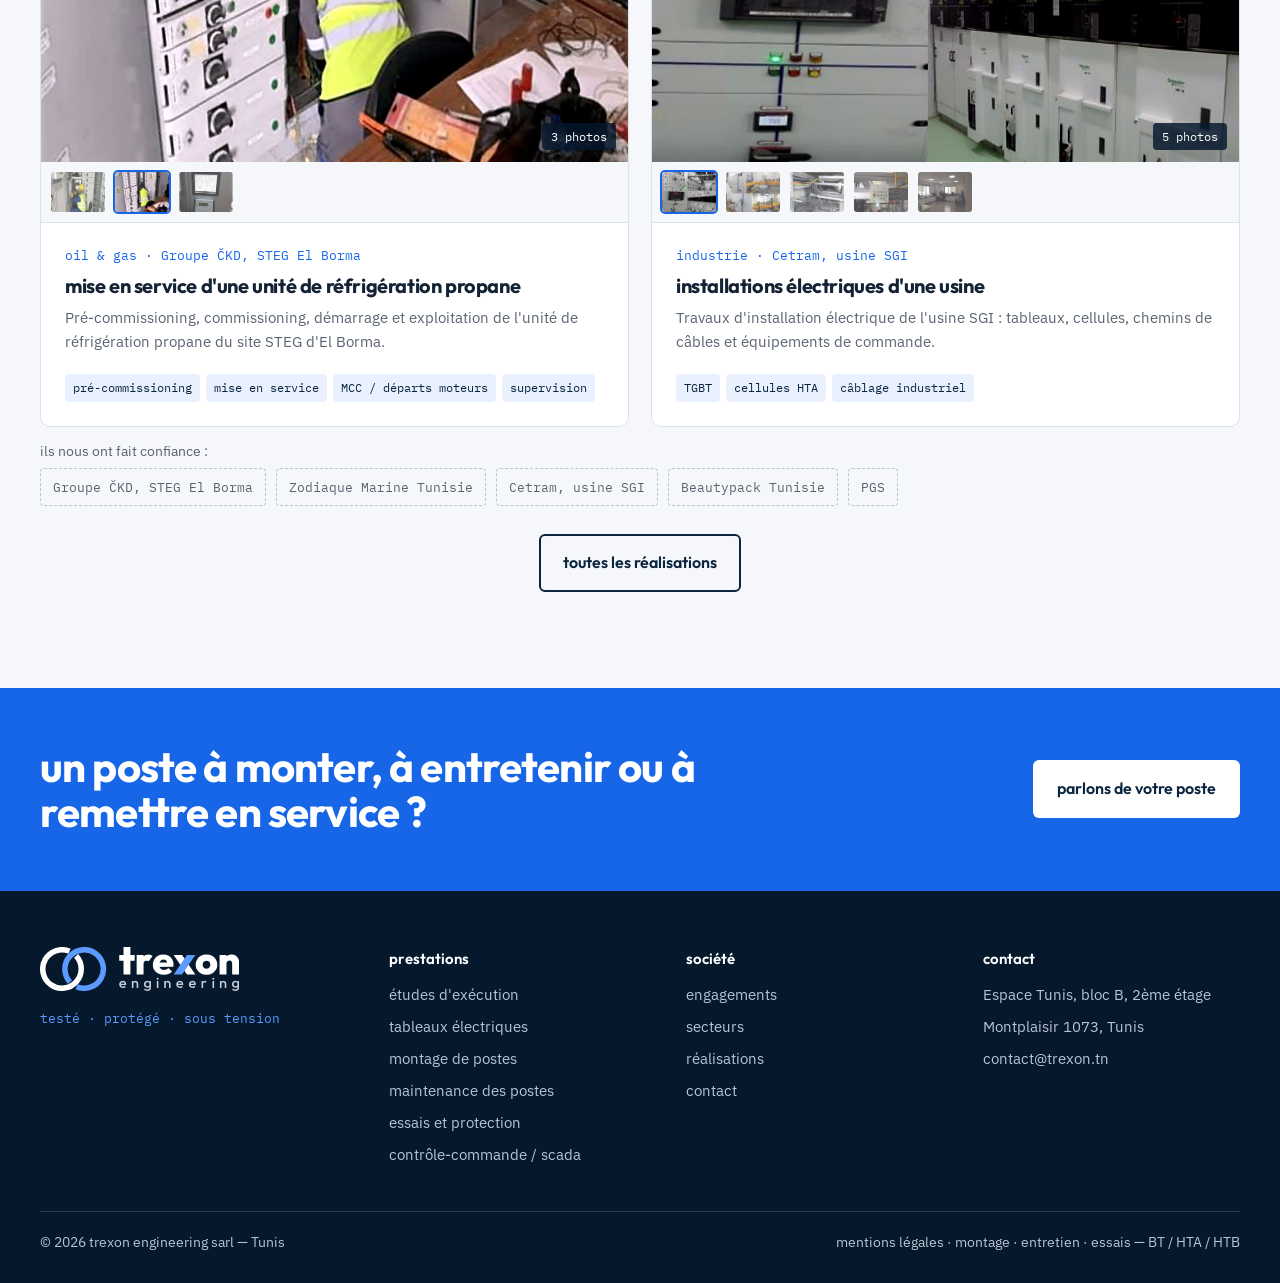
==== commit d4688cd4: "Refonte contenu : accroche, titres, références, mentions légales" ====
--- a/index.html
+++ b/index.html
@@ -4,18 +4,33 @@
 <meta charset="utf-8">
 <meta name="viewport" content="width=device-width, initial-scale=1">
 <meta name="theme-color" content="#06182C">
-<meta name="description" content="Montage, maintenance, essais et mise en service des postes électriques BT, HTA et HTB en Tunisie : transformateurs, cellules, relais de protection, contrôle-commande et SCADA. Interventions sous consignation, rapports d'essais.">
-<title>trexon engineering — postes électriques BT, HTA et HTB en Tunisie : montage, maintenance, essais</title>
+<meta name="description" content="Ingénierie, conseil et services sur les postes électriques BT, HTA et HTB en Tunisie, Afrique du Nord (Maghreb) et Afrique : montage, maintenance, essais de transformateurs et de relais de protection, contrôle-commande, SCADA IEC 61850 et mise en service.">
+<title>trexon engineering — postes HTA/HTB, Tunis</title>
 <link rel="canonical" href="https://trexon.tn/">
 <meta property="og:type" content="website">
 <meta property="og:site_name" content="trexon engineering">
 <meta property="og:locale" content="fr_TN">
-<meta property="og:title" content="trexon engineering — postes électriques BT, HTA et HTB en Tunisie : montage, maintenance, essais">
-<meta property="og:description" content="Montage, maintenance, essais et mise en service des postes électriques BT, HTA et HTB en Tunisie : transformateurs, cellules, relais de protection, contrôle-commande et SCADA. Interventions sous consignation, rapports d'essais.">
+<meta property="og:title" content="trexon engineering — postes HTA/HTB, Tunis">
+<meta property="og:description" content="Ingénierie, conseil et services sur les postes électriques BT, HTA et HTB en Tunisie, Afrique du Nord (Maghreb) et Afrique : montage, maintenance, essais de transformateurs et de relais de protection, contrôle-commande, SCADA IEC 61850 et mise en service.">
 <meta property="og:url" content="https://trexon.tn/">
 <meta property="og:image" content="https://trexon.tn/img-9358a857.jpg">
 <meta name="twitter:card" content="summary_large_image">
-<script type="application/ld+json">{"@context": "https://schema.org", "@type": "ProfessionalService", "name": "trexon engineering", "legalName": "TREXON ENGINEERING SARL", "url": "https://trexon.tn/", "logo": "https://trexon.tn/favicon.svg", "image": "https://trexon.tn/img-9358a857.jpg", "email": "contact@trexon.tn", "description": "Montage, maintenance, essais et mise en service des postes électriques BT, HTA et HTB.", "address": {"@type": "PostalAddress", "streetAddress": "Espace Tunis, bloc B, 2ème étage", "addressLocality": "Montplaisir, Tunis", "postalCode": "1073", "addressCountry": "TN"}, "areaServed": "TN", "knowsAbout": ["postes électriques", "transformateurs de puissance", "relais de protection", "contrôle-commande", "IEC 61850", "mise en service"]}</script>
+<script type="application/ld+json">{"@context": "https://schema.org", "@type": ["ProfessionalService", "Organization"], "name": "trexon engineering", "legalName": "TREXON ENGINEERING SARL", "url": "https://trexon.tn/", "logo": "https://trexon.tn/favicon.svg", "image": "https://trexon.tn/img-9358a857.jpg", "email": "contact@trexon.tn", "description": "Ingénierie, conseil et services sur les postes électriques BT, HTA et HTB en Tunisie, Afrique du Nord (Maghreb) et Afrique : montage, maintenance, essais de transformateurs et de relais de protection, contrôle-commande, SCADA IEC 61850 et mise en service.", "address": {"@type": "PostalAddress", "streetAddress": "Espace Tunis, bloc B, 2ème étage", "addressLocality": "Montplaisir, Tunis", "postalCode": "1073", "addressCountry": "TN"}, "areaServed": [{"@type": "Country", "name": "Tunisie"}, {"@type": "Place", "name": "Afrique du Nord"}, {"@type": "Place", "name": "Maghreb"}, {"@type": "Country", "name": "Libye"}, {"@type": "Country", "name": "Algérie"}, {"@type": "Country", "name": "Maroc"}, {"@type": "Country", "name": "Mauritanie"}, {"@type": "Place", "name": "Afrique"}], "knowsAbout": ["ingénierie électrique", "conseil en ingénierie électrique", "postes électriques HTA/HTB", "transformateurs de puissance", "relais de protection", "contrôle-commande", "SCADA", "IEC 61850", "mise en service", "maintenance électrique industrielle", "électricité industrielle", "oil & gas", "énergies renouvelables"], "slogan": "testé · protégé · sous tension", "hasOfferCatalog": {"@type": "OfferCatalog", "name": "Prestations", "itemListElement": [{"@type": "Offer", "itemOffered": {"@type": "Service", "name": "Études d'exécution de postes électriques", "areaServed": "Tunisie, Afrique du Nord, Afrique"}}, {"@type": "Offer", "itemOffered": {"@type": "Service", "name": "Tableaux électriques et armoires de contrôle-commande", "areaServed": "Tunisie, Afrique du Nord, Afrique"}}, {"@type": "Offer", "itemOffered": {"@type": "Service", "name": "Montage de postes électriques AIS et GIS HTA/HTB", "areaServed": "Tunisie, Afrique du Nord, Afrique"}}, {"@type": "Offer", "itemOffered": {"@type": "Service", "name": "Maintenance des postes et transformateurs", "areaServed": "Tunisie, Afrique du Nord, Afrique"}}, {"@type": "Offer", "itemOffered": {"@type": "Service", "name": "Essais et protection, mise en service", "areaServed": "Tunisie, Afrique du Nord, Afrique"}}, {"@type": "Offer", "itemOffered": {"@type": "Service", "name": "Contrôle-commande et SCADA IEC 61850", "areaServed": "Tunisie, Afrique du Nord, Afrique"}}, {"@type": "Offer", "itemOffered": {"@type": "Service", "name": "Conseil et expertise en ingénierie électrique", "areaServed": "Tunisie, Afrique du Nord, Afrique"}}]}}</script>
+<!-- seo-extra -->
+<meta name="keywords" content="ingénierie électrique, postes électriques HTA HTB, montage de postes, maintenance de postes, essais de relais de protection, mise en service, transformateurs de puissance, contrôle-commande, SCADA, IEC 61850, Tunisie, Tunis, Afrique du Nord, Afrique, electrical engineering Tunisia, substation commissioning North Africa">
+<meta name="robots" content="index, follow, max-image-preview:large">
+<meta name="author" content="trexon engineering">
+<meta name="geo.region" content="TN-11">
+<meta name="geo.placename" content="Tunis">
+<meta name="geo.position" content="36.8065;10.1815">
+<meta name="ICBM" content="36.8065, 10.1815">
+<meta property="og:locale:alternate" content="en_US">
+<meta name="twitter:title" content="trexon engineering — postes HTA/HTB, Tunis">
+<meta name="twitter:description" content="Ingénierie, conseil et services sur les postes électriques BT, HTA et HTB en Tunisie, Afrique du Nord (Maghreb) et Afrique : montage, maintenance, essais de transformateurs et de relais de protection, contrôle-commande, SCADA IEC 61850 et mise en service.">
+<link rel="alternate" hreflang="fr" href="https://trexon.tn/">
+<link rel="alternate" hreflang="en" href="https://trexon.tn/?lang=en">
+<link rel="alternate" hreflang="x-default" href="https://trexon.tn/">
+<!-- /seo-extra -->
 <link rel="icon" href="favicon.svg" type="image/svg+xml">
 <link rel="preconnect" href="https://fonts.googleapis.com">
 <link rel="preconnect" href="https://fonts.gstatic.com" crossorigin>
@@ -32,7 +47,7 @@
     <div class="links" id="links">
       <a href="prestations.html">prestations</a><a href="realisations.html">réalisations</a><a href="societe.html">société</a>
       <div class="lang" role="group" aria-label="langue"><button type="button" data-lang="fr" lang="fr">fr</button><button type="button" data-lang="en" lang="en">en</button></div>
-      <a class="btn btn-p" href="contact.html">demander une intervention</a>
+      <a class="btn btn-p" href="contact.html">demander un devis</a>
     </div>
   </nav>
 </header>
@@ -40,13 +55,13 @@
 <section class="hero on-dark" id="accueil">
   <div class="wrap hero-in">
     <div>
-      <div class="eyebrow">montage · entretien · essais — bt / hta / htb</div>
-      <h1>testé. protégé.<br><span>sous tension.</span></h1>
-      <p class="lead">trexon engineering monte, entretient, teste et met en service les postes électriques BT, HTA et HTB : appareillage, transformateurs, tableaux, protections et contrôle-commande.</p>
+      <div class="eyebrow">postes BT · HTA · HTB — Tunis</div>
+      <h1>montage, essais et mise en service<br><span>de postes HTA et HTB.</span></h1>
+      <p class="lead">Ingénieurs et techniciens basés à Tunis. Postes AIS et GIS, transformateurs, protections et contrôle-commande, pour les industriels, les exploitants de réseaux et les EPC, en Tunisie et en Afrique du Nord.</p>
       <div class="cta">
-        <a class="btn btn-p" href="contact.html"><span>demander une intervention</span>
+        <a class="btn btn-p" href="contact.html"><span>demander un devis</span>
           <svg viewBox="0 0 20 20" fill="none" stroke="currentColor" stroke-width="2" aria-hidden="true"><path d="M4 10h12M11 5l5 5-5 5"/></svg></a>
-        <a class="btn btn-g" href="prestations.html">voir nos prestations</a>
+        <a class="btn btn-g" href="realisations.html">voir les références</a>
       </div>
       <div class="chips" aria-label="domaines">
         <span>postes bt / hta / htb</span><span>ais · gis</span><span>transformateurs</span><span>tableaux · tgbt</span><span>relais de protection</span><span>contrôle-commande · scada</span>
@@ -121,47 +136,52 @@
         <a href="prestations.html#s5" aria-label="domaine 05 : essais et protection"><g class="tag"><rect x="466" y="123" width="30" height="20" rx="3"/><text x="481" y="137" text-anchor="middle">05</text></g></a>
         <a href="prestations.html#s6" aria-label="domaine 06 : contrôle-commande et scada"><g class="tag"><rect x="24" y="166" width="30" height="20" rx="3"/><text x="39" y="180" text-anchor="middle">06</text></g></a>
       </svg>
-      <p class="fig">fig. 01 — poste htb/hta simplifié. au centre, le transformateur : deux enroulements, deux anneaux. c'est notre logo. cliquez un repère pour voir le domaine.</p>
+      <p class="fig">schéma simplifié d'un poste HTB/HTA. cliquez un repère pour voir la prestation correspondante.</p>
     </div>
   </div>
 </section><section class="manifesto">
   <div class="wrap man-in">
-    <h2>spécialiste du montage et de l'entretien <em>des postes électriques.</em></h2>
+    <h2>industriels, exploitants de réseaux, <em>entreprises générales.</em></h2>
     <p>Nous intervenons pour les industriels, les exploitants de réseaux et les entreprises générales, sous consignation, avec du personnel habilité et selon les normes CEI applicables.</p>
   </div>
 </section><section class="sec" id="apercu">
   <div class="wrap">
     <div class="head">
-      <div><div class="eyebrow">prestations</div><h2>six domaines, un seul ouvrage : le poste électrique.</h2></div>
+      <div><div class="eyebrow">prestations</div><h2>nos prestations.</h2></div>
       <p>Études d'exécution, montage, maintenance, essais et mise en service, de l'arrivée HTB jusqu'au TGBT.</p>
     </div>
-    <div class="tiles"><a class="tile" href="prestations.html#s1"><span class="num">01</span><h4>études d'exécution</h4><p>postes BT · HTA · HTB</p><span class="more">voir le détail</span></a><a class="tile" href="prestations.html#s2"><span class="num">02</span><h4>tableaux électriques</h4><p>assemblage · câblage · contrôle</p><span class="more">voir le détail</span></a><a class="tile" href="prestations.html#s3"><span class="num">03</span><h4>montage de postes électriques</h4><p>AIS · GIS · HTA / HTB</p><span class="more">voir le détail</span></a><a class="tile" href="prestations.html#s4"><span class="num">04</span><h4>maintenance des postes</h4><p>BT · HTA · HTB</p><span class="more">voir le détail</span></a><a class="tile" href="prestations.html#s5"><span class="num">05</span><h4>essais et protection</h4><p>paramétrage · mise en service</p><span class="more">voir le détail</span></a><a class="tile" href="prestations.html#s6"><span class="num">06</span><h4>contrôle-commande / scada</h4><p>CCN · SAS · IHM</p><span class="more">voir le détail</span></a></div>
+    <div class="tiles"><a class="tile" href="prestations.html#s1"><span class="num">01</span><h3>études d'exécution</h3><p>postes BT · HTA · HTB</p><span class="more">voir le détail</span></a><a class="tile" href="prestations.html#s2"><span class="num">02</span><h3>tableaux électriques</h3><p>assemblage · câblage · contrôle</p><span class="more">voir le détail</span></a><a class="tile" href="prestations.html#s3"><span class="num">03</span><h3>montage de postes électriques</h3><p>AIS · GIS · HTA / HTB</p><span class="more">voir le détail</span></a><a class="tile" href="prestations.html#s4"><span class="num">04</span><h3>maintenance des postes</h3><p>BT · HTA · HTB</p><span class="more">voir le détail</span></a><a class="tile" href="prestations.html#s5"><span class="num">05</span><h3>essais et protection</h3><p>paramétrage · mise en service</p><span class="more">voir le détail</span></a><a class="tile" href="prestations.html#s6"><span class="num">06</span><h3>contrôle-commande / scada</h3><p>CCN · SAS · IHM</p><span class="more">voir le détail</span></a></div>
   </div>
 </section><section class="sec" id="realisations" style="padding-top:0">
   <div class="wrap">
     <div class="head">
-      <div><div class="eyebrow">réalisations</div><h2>des ouvrages livrés, sur le terrain.</h2></div>
-      <p>L'expérience de nos ingénieurs et techniciens, acquise en direct ou aux côtés de hec company, associé de trexon engineering : protections de postes, postes de transformation, mise en service, installations industrielles.</p>
-    </div>
-    <div class="rps">
+      <div><div class="eyebrow">réalisations</div><h2>références.</h2></div>
+      <p>Ouvrages réalisés par nos ingénieurs et techniciens, en direct ou en sous-traitance de HEC Company, associé de trexon engineering : protections de postes, postes de transformation, mise en service, installations industrielles.</p>
+    </div>
+    <div class="rps home">
+      <article class="rp">
+        <figure class="rp-f"><img class="rp-main" src="img-1d080359.jpg" alt="armoire de protection du transformateur TR1" loading="lazy"><figcaption><span class="pc">7</span> <span>photos</span></figcaption></figure>
+        <div class="rp-th"><button type="button" class="th on" data-src="img-1d080359.jpg" data-alt="armoire de protection du transformateur TR1" aria-label="armoire de protection du transformateur TR1" aria-pressed="true"><img src="thumb-1d080359.jpg" alt="" loading="lazy"></button><button type="button" class="th" data-src="img-f7aa2d41.jpg" data-alt="valise d&#x27;injection raccordée à l&#x27;armoire de protection" aria-label="valise d&#x27;injection raccordée à l&#x27;armoire de protection" aria-pressed="false"><img src="thumb-f7aa2d41.jpg" alt="" loading="lazy"></button><button type="button" class="th" data-src="img-dc4c2ba0.jpg" data-alt="paramétrage d&#x27;un relais de protection sur site" aria-label="paramétrage d&#x27;un relais de protection sur site" aria-pressed="false"><img src="thumb-dc4c2ba0.jpg" alt="" loading="lazy"></button><button type="button" class="th" data-src="img-7d5bf3de.jpg" data-alt="contrôle de la supervision en salle de conduite" aria-label="contrôle de la supervision en salle de conduite" aria-pressed="false"><img src="thumb-7d5bf3de.jpg" alt="" loading="lazy"></button><button type="button" class="th" data-src="img-5ec25878.jpg" data-alt="câblage d&#x27;une armoire de protection" aria-label="câblage d&#x27;une armoire de protection" aria-pressed="false"><img src="thumb-5ec25878.jpg" alt="" loading="lazy"></button><button type="button" class="th" data-src="img-bd50b265.jpg" data-alt="vérification du câblage en pied d&#x27;armoire" aria-label="vérification du câblage en pied d&#x27;armoire" aria-pressed="false"><img src="thumb-bd50b265.jpg" alt="" loading="lazy"></button><button type="button" class="th" data-src="img-2d0e3a9b.jpg" data-alt="armoire de regroupement en cours de raccordement" aria-label="armoire de regroupement en cours de raccordement" aria-pressed="false"><img src="thumb-2d0e3a9b.jpg" alt="" loading="lazy"></button></div>
+        <div class="rp-b"><small><span>énergie</span> · <span>postes de transformation HTB/HTA</span></small><h3>maintenance et mise en service des protections de postes</h3><p>Essais et paramétrage des relais de protection des transformateurs (MiCOM), vérification des armoires de contrôle-commande, contrôle du câblage et de la supervision, lors de missions de maintenance et de mise en service.</p><div class="rp-c"><span>relais MiCOM</span><span>protection transformateur</span><span>injection secondaire</span><span>contrôle-commande</span><span>scada</span></div></div>
+      </article>
       <article class="rp">
         <figure class="rp-f"><img class="rp-main" src="img-9358a857.jpg" alt="levage et pose d&#x27;un poste préfabriqué" loading="lazy"><figcaption><span class="pc">6</span> <span>photos</span></figcaption></figure>
         <div class="rp-th"><button type="button" class="th on" data-src="img-9358a857.jpg" data-alt="levage et pose d&#x27;un poste préfabriqué" aria-label="levage et pose d&#x27;un poste préfabriqué" aria-pressed="true"><img src="thumb-9358a857.jpg" alt="" loading="lazy"></button><button type="button" class="th" data-src="img-3925ae06.jpg" data-alt="poste de transformation ouvert, transformateur en place" aria-label="poste de transformation ouvert, transformateur en place" aria-pressed="false"><img src="thumb-3925ae06.jpg" alt="" loading="lazy"></button><button type="button" class="th" data-src="img-c10282f7.jpg" data-alt="manutention d&#x27;un transformateur à huile" aria-label="manutention d&#x27;un transformateur à huile" aria-pressed="false"><img src="thumb-c10282f7.jpg" alt="" loading="lazy"></button><button type="button" class="th" data-src="img-e39888f0.jpg" data-alt="cellules HTA avant raccordement" aria-label="cellules HTA avant raccordement" aria-pressed="false"><img src="thumb-e39888f0.jpg" alt="" loading="lazy"></button><button type="button" class="th" data-src="img-f3e3e6d3.jpg" data-alt="armoire électrique installée" aria-label="armoire électrique installée" aria-pressed="false"><img src="thumb-f3e3e6d3.jpg" alt="" loading="lazy"></button><button type="button" class="th" data-src="img-dc7c2153.jpg" data-alt="chemins de câbles dans l&#x27;usine" aria-label="chemins de câbles dans l&#x27;usine" aria-pressed="false"><img src="thumb-dc7c2153.jpg" alt="" loading="lazy"></button></div>
-        <div class="rp-b"><small><span>industrie</span> · <span>zodiaque marine tunisie</span></small><h4>deux postes de transformation 800 kVA et 630 kVA</h4><p>Fourniture et installation de deux postes de transformation en enveloppe préfabriquée, montage mécanique de l&#x27;usine et installation de deux centrales de traitement d&#x27;air.</p><div class="rp-c"><span>postes HTA/BT</span><span>transformateurs</span><span>cellules HTA</span><span>chemins de câbles</span></div></div>
-      </article>
-      <article class="rp">
-        <figure class="rp-f"><img class="rp-main" src="img-5907f756.jpg" alt="intervention dans un tableau de départs moteurs" loading="lazy"><figcaption><span class="pc">3</span> <span>photos</span></figcaption></figure>
-        <div class="rp-th"><button type="button" class="th on" data-src="img-5907f756.jpg" data-alt="intervention dans un tableau de départs moteurs" aria-label="intervention dans un tableau de départs moteurs" aria-pressed="true"><img src="thumb-5907f756.jpg" alt="" loading="lazy"></button><button type="button" class="th" data-src="img-3413231a.jpg" data-alt="raccordement des tiroirs d&#x27;un MCC" aria-label="raccordement des tiroirs d&#x27;un MCC" aria-pressed="false"><img src="thumb-3413231a.jpg" alt="" loading="lazy"></button><button type="button" class="th" data-src="img-a1ed1d0c.jpg" data-alt="écran de supervision et IHM de conduite" aria-label="écran de supervision et IHM de conduite" aria-pressed="false"><img src="thumb-a1ed1d0c.jpg" alt="" loading="lazy"></button></div>
-        <div class="rp-b"><small><span>oil &amp; gas</span> · <span>groupe čkd — steg el borma</span></small><h4>mise en service d&#x27;une unité de réfrigération propane</h4><p>Pré-commissioning, commissioning, démarrage et exploitation de l&#x27;unité de réfrigération propane du site STEG d&#x27;El Borma.</p><div class="rp-c"><span>pré-commissioning</span><span>mise en service</span><span>MCC / départs moteurs</span><span>supervision</span></div></div>
+        <div class="rp-b"><small><span>industrie</span> · <span>Zodiaque Marine Tunisie</span></small><h3>deux postes de transformation 800 kVA et 630 kVA</h3><p>Fourniture et installation de deux postes de transformation en enveloppe préfabriquée, montage mécanique de l&#x27;usine et installation de deux centrales de traitement d&#x27;air.</p><div class="rp-c"><span>postes HTA/BT</span><span>transformateurs</span><span>cellules HTA</span><span>chemins de câbles</span></div></div>
+      </article>
+      <article class="rp">
+        <figure class="rp-f"><img class="rp-main" src="img-3413231a.jpg" alt="raccordement des tiroirs d&#x27;un MCC" loading="lazy"><figcaption><span class="pc">3</span> <span>photos</span></figcaption></figure>
+        <div class="rp-th"><button type="button" class="th" data-src="img-5907f756.jpg" data-alt="intervention dans un tableau de départs moteurs" aria-label="intervention dans un tableau de départs moteurs" aria-pressed="false"><img src="thumb-5907f756.jpg" alt="" loading="lazy"></button><button type="button" class="th on" data-src="img-3413231a.jpg" data-alt="raccordement des tiroirs d&#x27;un MCC" aria-label="raccordement des tiroirs d&#x27;un MCC" aria-pressed="true"><img src="thumb-3413231a.jpg" alt="" loading="lazy"></button><button type="button" class="th" data-src="img-a1ed1d0c.jpg" data-alt="écran de supervision et IHM de conduite" aria-label="écran de supervision et IHM de conduite" aria-pressed="false"><img src="thumb-a1ed1d0c.jpg" alt="" loading="lazy"></button></div>
+        <div class="rp-b"><small><span>oil &amp; gas</span> · <span>Groupe ČKD, STEG El Borma</span></small><h3>mise en service d&#x27;une unité de réfrigération propane</h3><p>Pré-commissioning, commissioning, démarrage et exploitation de l&#x27;unité de réfrigération propane du site STEG d&#x27;El Borma.</p><div class="rp-c"><span>pré-commissioning</span><span>mise en service</span><span>MCC / départs moteurs</span><span>supervision</span></div></div>
       </article>
       <article class="rp">
         <figure class="rp-f"><img class="rp-main" src="img-edbe23c6.jpg" alt="tableaux BT et cellules HTA installés" loading="lazy"><figcaption><span class="pc">5</span> <span>photos</span></figcaption></figure>
         <div class="rp-th"><button type="button" class="th on" data-src="img-edbe23c6.jpg" data-alt="tableaux BT et cellules HTA installés" aria-label="tableaux BT et cellules HTA installés" aria-pressed="true"><img src="thumb-edbe23c6.jpg" alt="" loading="lazy"></button><button type="button" class="th" data-src="img-f96a4160.jpg" data-alt="salle électrique et poste gaz instrumenté" aria-label="salle électrique et poste gaz instrumenté" aria-pressed="false"><img src="thumb-f96a4160.jpg" alt="" loading="lazy"></button><button type="button" class="th" data-src="img-6bc0c7f2.jpg" data-alt="chemins de câbles et distribution" aria-label="chemins de câbles et distribution" aria-pressed="false"><img src="thumb-6bc0c7f2.jpg" alt="" loading="lazy"></button><button type="button" class="th" data-src="img-e7454dfa.jpg" data-alt="boîte de commande locale" aria-label="boîte de commande locale" aria-pressed="false"><img src="thumb-e7454dfa.jpg" alt="" loading="lazy"></button><button type="button" class="th" data-src="img-301ba851.jpg" data-alt="laboratoire de l&#x27;usine" aria-label="laboratoire de l&#x27;usine" aria-pressed="false"><img src="thumb-301ba851.jpg" alt="" loading="lazy"></button></div>
-        <div class="rp-b"><small><span>industrie</span> · <span>cetram — usine sgi</span></small><h4>installations électriques d&#x27;une usine</h4><p>Travaux d&#x27;installation électrique de l&#x27;usine SGI : tableaux, cellules, chemins de câbles et équipements de commande.</p><div class="rp-c"><span>TGBT</span><span>cellules HTA</span><span>câblage industriel</span></div></div>
-      </article>
-    </div>
-    <p class="note">ils ont confié leurs installations à nos équipes :</p>
-    <div class="clients"><span>ČKD — STEG El Borma</span><span>Zodiaque Marine Tunisie</span><span>Cetram — usine SGI</span><span>Beautypack Tunisie</span><span>PGS</span></div>
+        <div class="rp-b"><small><span>industrie</span> · <span>Cetram, usine SGI</span></small><h3>installations électriques d&#x27;une usine</h3><p>Travaux d&#x27;installation électrique de l&#x27;usine SGI : tableaux, cellules, chemins de câbles et équipements de commande.</p><div class="rp-c"><span>TGBT</span><span>cellules HTA</span><span>câblage industriel</span></div></div>
+      </article>
+    </div>
+    <p class="note">ils nous ont fait confiance :</p>
+    <div class="clients"><span>Groupe ČKD, STEG El Borma</span><span>Zodiaque Marine Tunisie</span><span>Cetram, usine SGI</span><span>Beautypack Tunisie</span><span>PGS</span></div>
     <div class="all"><a class="btn btn-d" href="realisations.html">toutes les réalisations</a></div>
   </div>
 </section><section class="band">
@@ -179,7 +199,7 @@
       <div><h5>société</h5><ul><li><a href="societe.html#capacites">engagements</a></li><li><a href="societe.html#secteurs">secteurs</a></li><li><a href="realisations.html">réalisations</a></li><li><a href="contact.html">contact</a></li></ul></div>
       <div><h5>contact</h5><ul><li>Espace Tunis, bloc B, 2ème étage</li><li>Montplaisir 1073, Tunis</li><li><a href="mailto:contact@trexon.tn">contact@trexon.tn</a></li></ul></div>
     </div>
-    <div class="f-bot"><span>© <span id="y">2026</span> trexon engineering sarl — Tunis</span><span>montage · entretien · essais — BT / HTA / HTB</span></div>
+    <div class="f-bot"><span>© <span id="y">2026</span> trexon engineering sarl — Tunis</span><span><a href="mentions-legales.html">mentions légales</a> · montage · entretien · essais — BT / HTA / HTB</span></div>
   </div>
 </footer>
 <script src="site.js"></script>
--- a/site.css
+++ b/site.css
@@ -13,7 +13,7 @@
 a{color:inherit}
 img,svg{display:block}
 .wrap{width:min(var(--max),calc(100% - 48px));margin-inline:auto}
-h1,h2,h3,h4{font-family:var(--h);font-weight:700;letter-spacing:-.02em;margin:0;line-height:1.08}
+h1,h2,h3,h3{font-family:var(--h);font-weight:700;letter-spacing:-.02em;margin:0;line-height:1.08}
 .eyebrow{font-family:var(--m);font-size:12.5px;letter-spacing:.06em;color:var(--elec);display:flex;align-items:center;gap:10px}
 .eyebrow::before{content:"";width:22px;height:2px;background:currentColor}
 .on-dark .eyebrow{color:var(--elec-l)}
@@ -40,7 +40,7 @@
 .hero{background:var(--night);color:#fff;position:relative;overflow:hidden}
 .hero::before{content:"";position:absolute;inset:0;background-image:linear-gradient(var(--line-d) 1px,transparent 1px),linear-gradient(90deg,var(--line-d) 1px,transparent 1px);background-size:44px 44px;opacity:.35;mask-image:radial-gradient(ellipse at 70% 40%,#000 0%,transparent 70%);-webkit-mask-image:radial-gradient(ellipse at 70% 40%,#000 0%,transparent 70%)}
 .hero-in{position:relative;display:grid;grid-template-columns:minmax(0,1.05fr) minmax(0,.95fr);gap:56px;align-items:center;padding:84px 0 72px}
-.hero h1{font-size:clamp(46px,6.4vw,84px);font-weight:800;letter-spacing:-.035em;margin:22px 0 26px}
+.hero h1{font-size:clamp(38px,4.9vw,64px);font-weight:800;letter-spacing:-.035em;margin:22px 0 26px}
 .hero h1 span{color:var(--elec-l)}
 .lead{font-size:18.5px;line-height:1.65;color:#C9D3DF;max-width:560px;margin:0 0 34px}
 .cta{display:flex;gap:14px;flex-wrap:wrap}
@@ -88,7 +88,7 @@
 .card:hover,.card:target{border-color:var(--elec);box-shadow:0 10px 30px rgba(10,37,64,.08)}
 .card-h{display:flex;gap:16px;align-items:flex-start}
 .num{font-family:var(--m);font-size:13px;color:#fff;background:var(--navy);border-radius:4px;padding:4px 8px;flex:none;margin-top:3px}
-.card h4{font-size:22px;line-height:1.2}
+.card h3{font-size:22px;line-height:1.2}
 .card p{margin:0;color:var(--graph)}
 .card ul{margin:0;padding:0;list-style:none;display:grid;gap:8px}
 .card li{position:relative;padding-left:22px;font-size:15.5px}
@@ -115,13 +115,13 @@
 .caps{display:grid;grid-template-columns:repeat(3,minmax(0,1fr));gap:22px}
 .cap{border:1px solid var(--line);border-radius:10px;padding:28px;display:flex;flex-direction:column;gap:14px;background:var(--paper)}
 .cap .num{align-self:flex-start}
-.cap h4{font-size:21px;line-height:1.2}
+.cap h3{font-size:21px;line-height:1.2}
 .cap ul{margin:0;padding:0;list-style:none;display:grid;gap:8px}
 .cap li{position:relative;padding-left:22px;font-size:15px}
 .cap li::before{content:"";position:absolute;left:0;top:10px;width:10px;height:2px;background:var(--elec)}
 .cap p{margin:auto 0 0;font-size:14.5px;color:var(--graph);padding-top:12px;border-top:1px dashed var(--line)}
 .dossier{margin-top:28px;background:var(--night);color:#fff;border-radius:10px;padding:28px 30px}
-.dossier h4{font-size:20px;margin-bottom:16px}
+.dossier h3{font-size:20px;margin-bottom:16px}
 .dos{display:flex;flex-wrap:wrap;gap:8px}
 .dos span{font-family:var(--m);font-size:12.5px;border:1px solid var(--line-d);border-radius:4px;padding:7px 11px;color:#C9D3DF}
 
@@ -131,7 +131,7 @@
 .proj .ph{border-radius:0}
 .pb{padding:22px 24px 24px;display:flex;flex-direction:column;gap:8px;flex:1}
 .pb small{font-family:var(--m);font-size:12.5px;color:var(--elec)}
-.pb h4{font-size:19px;line-height:1.25}
+.pb h3{font-size:19px;line-height:1.25}
 .pb p{margin:0;color:var(--graph);font-size:15px}
 .by{margin-top:auto;padding-top:12px;font-size:13px;color:var(--graph);border-top:1px dashed var(--line)}
 
@@ -148,7 +148,7 @@
 .th:focus-visible{outline:3px solid var(--elec);outline-offset:1px}
 .rp-b{padding:22px 24px 24px;display:flex;flex-direction:column;gap:8px;flex:1}
 .rp-b small{font-family:var(--m);font-size:12.5px;color:var(--elec)}
-.rp-b h4{font-size:20px;line-height:1.25}
+.rp-b h3{font-size:20px;line-height:1.25}
 .rp-b p{margin:0;color:var(--graph);font-size:15px}
 .rp-c{display:flex;flex-wrap:wrap;gap:6px;margin-top:auto;padding-top:12px}
 .rp-c span{font-family:var(--m);font-size:12px;color:var(--navy);background:#EAF1FE;border-radius:4px;padding:4px 8px}
@@ -165,7 +165,7 @@
 .pack.hl{background:var(--elec);border-color:var(--elec)}
 .pack small{font-family:var(--m);font-size:12px;color:var(--elec-l)}
 .pack.hl small{color:#DCE8FF}
-.pack h4{font-size:23px}
+.pack h3{font-size:23px}
 .pack p{margin:0;color:#B7C4D3;font-size:15.5px}
 .pack.hl p{color:#E8F0FF}
 .pack ul{margin:0;padding:0;list-style:none;display:grid;gap:7px;font-size:15px}
@@ -180,10 +180,10 @@
 .steps{display:grid;grid-template-columns:repeat(2,minmax(0,1fr));gap:2px;background:var(--line);border:1px solid var(--line);border-radius:10px;overflow:hidden}
 .step{background:#fff;padding:28px}
 .step b{font-family:var(--m);font-weight:500;font-size:13px;color:var(--elec)}
-.step h4{font-size:21px;margin:10px 0 8px}
+.step h3{font-size:21px;margin:10px 0 8px}
 .step p{margin:0;color:var(--graph);font-size:15.5px}
 .safety{background:var(--night);color:#fff;border-radius:10px;padding:30px}
-.safety h4{font-size:22px;margin:14px 0 6px}
+.safety h3{font-size:22px;margin:14px 0 6px}
 .safety > p{margin:0 0 20px;color:#B7C4D3;font-size:15px}
 .safety ol{margin:0;padding:0;list-style:none;counter-reset:s;display:grid;gap:10px}
 .safety li{counter-increment:s;display:flex;gap:14px;align-items:center;font-size:15.5px;padding:10px 0;border-top:1px solid var(--line-d)}
@@ -194,7 +194,7 @@
 .sector{padding:26px 22px 8px 0;border-right:1px solid var(--line);margin-right:22px}
 .sector:last-child{border-right:0;margin-right:0}
 .sector svg{width:34px;height:34px;stroke:var(--elec);fill:none;stroke-width:1.8;margin-bottom:16px}
-.sector h4{font-size:19px;margin-bottom:8px}
+.sector h3{font-size:19px;margin-bottom:8px}
 .sector p{margin:0;font-size:15px;color:var(--graph)}
 
 /* partner */
@@ -202,7 +202,7 @@
 .partner h2{font-size:clamp(30px,3.6vw,44px);margin:16px 0 18px}
 .partner p{color:var(--graph);margin:0 0 16px;font-size:16.5px}
 .refs{border:2px dashed #B8C4D3;border-radius:10px;padding:30px;display:grid;gap:12px;background:#fff}
-.refs h4{font-size:19px}
+.refs h3{font-size:19px}
 .ref{display:grid;grid-template-columns:110px 1fr;gap:14px;padding:12px 0;border-top:1px solid var(--line);font-size:15px}
 .ref span:first-child{font-family:var(--m);font-size:12.5px;color:var(--graph)}
 
@@ -297,12 +297,12 @@
 .tile{display:flex;flex-direction:column;gap:12px;text-decoration:none;background:#fff;border:1px solid var(--line);border-radius:10px;padding:26px;transition:border-color .2s,box-shadow .2s}
 .tile:hover,.tile:focus-visible{border-color:var(--elec);box-shadow:0 10px 30px rgba(10,37,64,.08)}
 .tile .num{align-self:flex-start}
-.tile h4{font-size:20px;line-height:1.2}
+.tile h3{font-size:20px;line-height:1.2}
 .tile p{margin:0;color:var(--graph);font-size:15.5px}
 .tile .more{margin-top:auto;font-family:var(--h);font-weight:600;font-size:15px;color:var(--elec)}
 .all{margin-top:28px;display:flex;justify-content:center}
 @media (min-width:1041px){.rp.feat{grid-column:1/-1;display:grid;grid-template-columns:minmax(0,1.35fr) minmax(0,1fr);grid-template-rows:1fr auto}
-.rp.feat .rp-f{grid-column:1;grid-row:1;aspect-ratio:16/10}.rp.feat .rp-th{grid-column:1;grid-row:2}.rp.feat .rp-b{grid-column:2;grid-row:1/3;padding:32px;justify-content:center}.rp.feat .rp-b h4{font-size:26px}.rp.feat .rp-c{margin-top:18px}}
+.rp.feat .rp-f{grid-column:1;grid-row:1;aspect-ratio:16/10}.rp.feat .rp-th{grid-column:1;grid-row:2}.rp.feat .rp-b{grid-column:2;grid-row:1/3;padding:32px;justify-content:center}.rp.feat .rp-b h3{font-size:26px}.rp.feat .rp-c{margin-top:18px}}
 @media (max-width:1040px) and (min-width:621px){.rp.feat{grid-column:1/-1}}
 #s1,#s2,#s3,#s4,#s5,#s6,#systemes{scroll-margin-top:150px}
 #capacites,#secteurs{scroll-margin-top:100px}
@@ -314,7 +314,7 @@
 [dir="rtl"] .btn svg{transform:scaleX(-1)}
 [dir="rtl"] .sector{border-right:0;border-left:1px solid var(--line);margin-right:0;margin-left:22px;padding:26px 0 8px 22px}
 [dir="rtl"] .sector:last-child{border-left:0;margin-left:0}
-[lang="ar"] body,[lang="ar"] h1,[lang="ar"] h2,[lang="ar"] h3,[lang="ar"] h4,[lang="ar"] h5,[lang="ar"] .btn,[lang="ar"] label,[lang="ar"] .links a,[lang="ar"] .subnav a,[lang="ar"] .eyebrow,[lang="ar"] .chips span,[lang="ar"] .rp-c span,[lang="ar"] .dos span,[lang="ar"] .pack small,[lang="ar"] .axis-t b,[lang="ar"] .cap .num,[lang="ar"] .f-tag,[lang="ar"] .coord span,[lang="ar"] .rp-b small,[lang="ar"] .fig,[lang="ar"] .tile .more{font-family:'IBM Plex Sans Arabic','IBM Plex Sans',system-ui,sans-serif;letter-spacing:0}
+[lang="ar"] body,[lang="ar"] h1,[lang="ar"] h2,[lang="ar"] h3,[lang="ar"] h3,[lang="ar"] h5,[lang="ar"] .btn,[lang="ar"] label,[lang="ar"] .links a,[lang="ar"] .subnav a,[lang="ar"] .eyebrow,[lang="ar"] .chips span,[lang="ar"] .rp-c span,[lang="ar"] .dos span,[lang="ar"] .pack small,[lang="ar"] .axis-t b,[lang="ar"] .cap .num,[lang="ar"] .f-tag,[lang="ar"] .coord span,[lang="ar"] .rp-b small,[lang="ar"] .fig,[lang="ar"] .tile .more{font-family:'IBM Plex Sans Arabic','IBM Plex Sans',system-ui,sans-serif;letter-spacing:0}
 [lang="ar"] h1,[lang="ar"] h2{line-height:1.3}
 [lang="ar"] .sld text{font-family:'IBM Plex Sans Arabic',sans-serif}
 [lang="ar"] .hero h1{font-size:clamp(42px,5.6vw,74px)}
@@ -326,3 +326,10 @@
 .callfab{display:none}
 @media (max-width:820px){.callfab{display:grid;place-items:center;position:fixed;right:16px;bottom:16px;width:56px;height:56px;border-radius:50%;background:var(--elec);color:#fff;box-shadow:0 6px 18px rgba(6,24,44,.35);z-index:50}.callfab svg{width:24px;height:24px}}
 .clients + .all{margin-top:28px}
+
+.rps.home .rp{grid-column:span 3}
+@media (max-width:1040px){.rps.home .rp{grid-column:span 1}}
+.sectors{grid-template-columns:repeat(4,minmax(0,1fr))}
+@media (max-width:1040px){.sectors{grid-template-columns:repeat(2,minmax(0,1fr))}}
+@media (max-width:640px){.sectors{grid-template-columns:1fr}}
+.legal{max-width:760px}.legal h2{font-size:22px;margin:34px 0 10px}.legal h2:first-child{margin-top:0}.legal p{font-size:16px;line-height:1.65;color:var(--ink-2,#3a4250)}
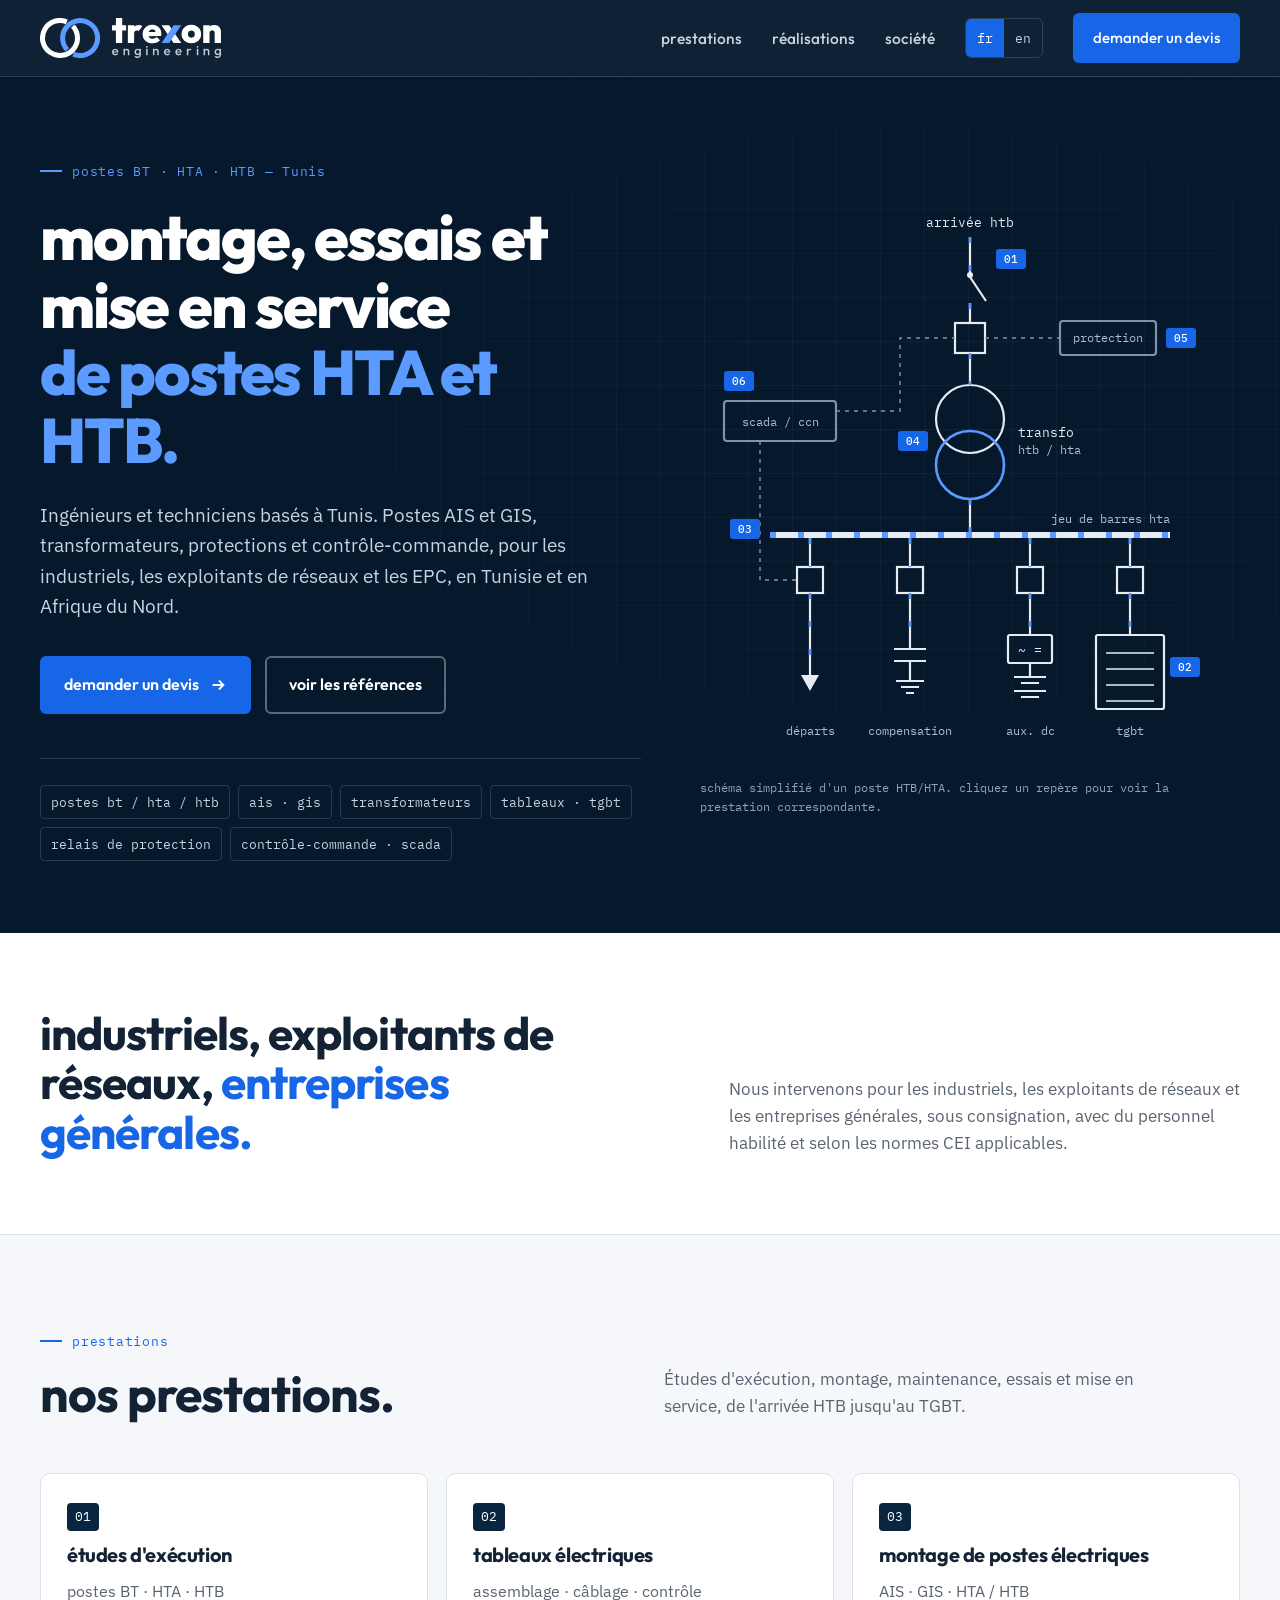
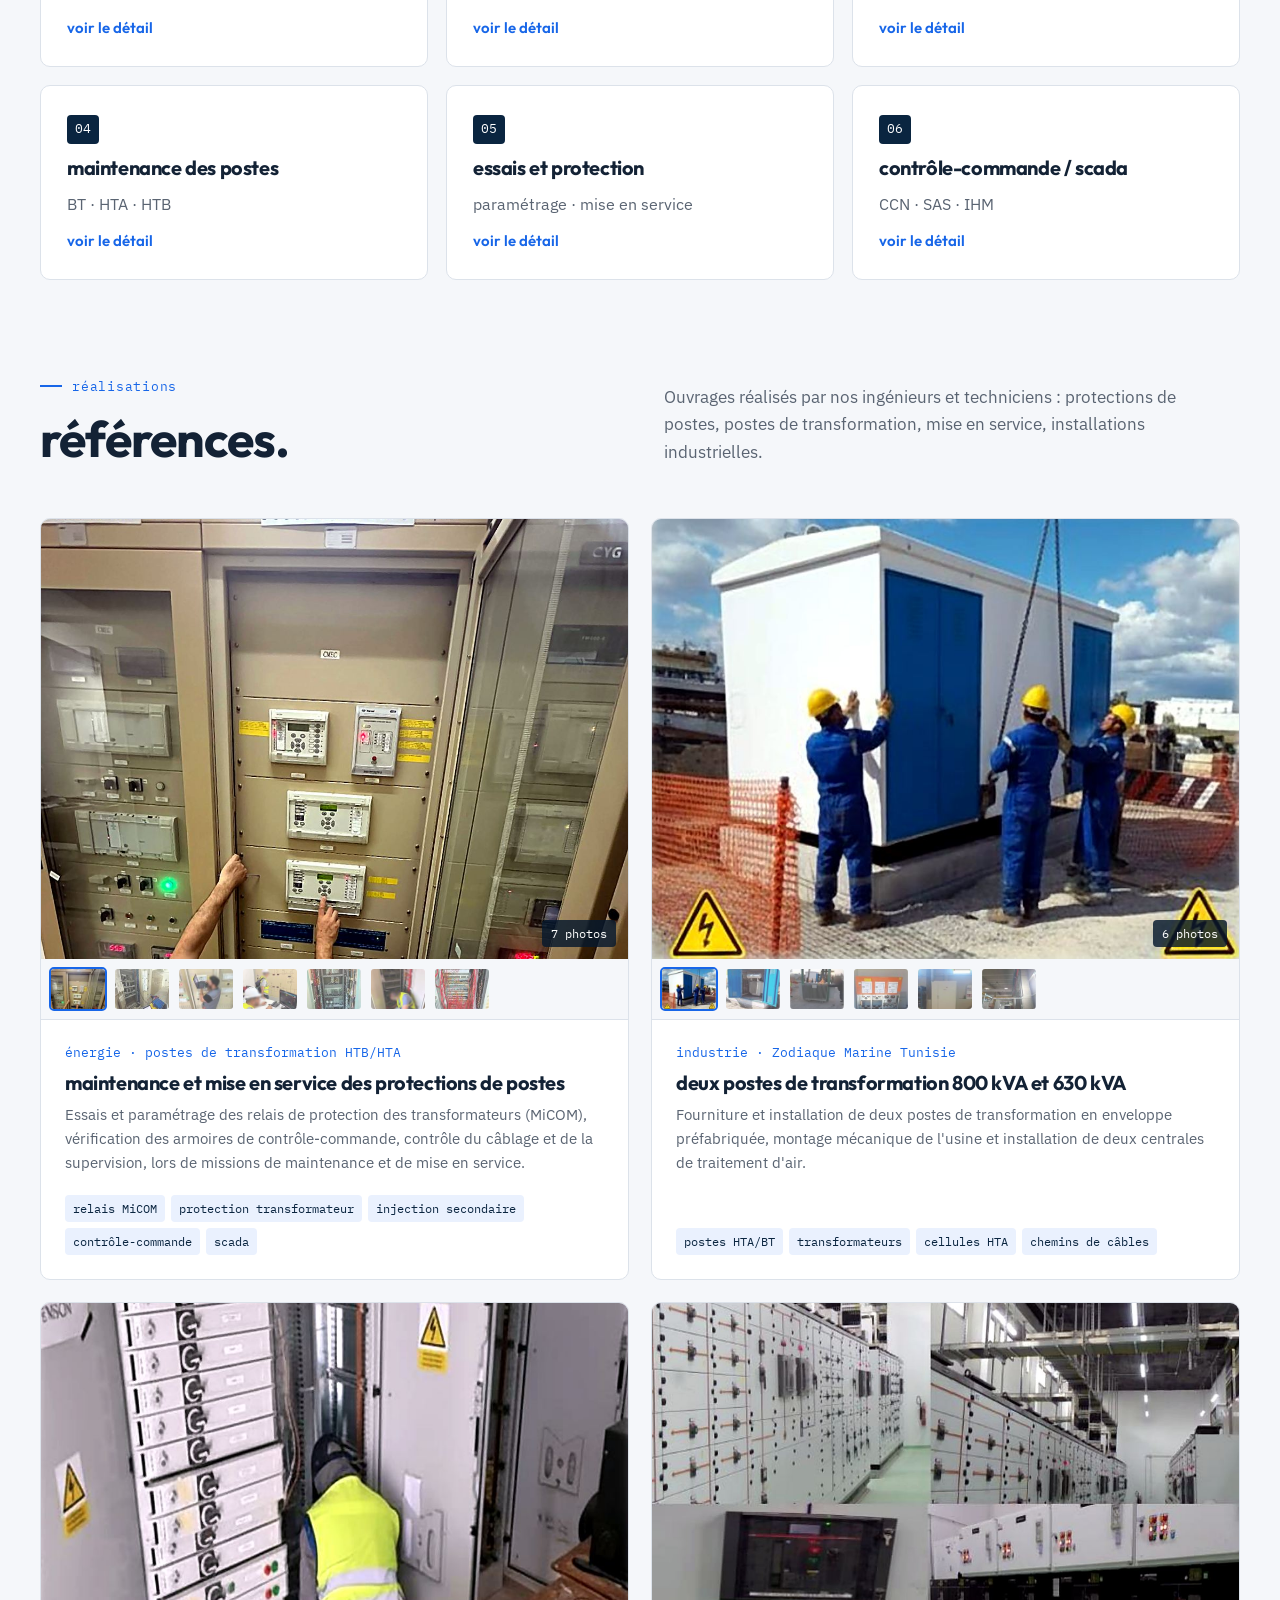
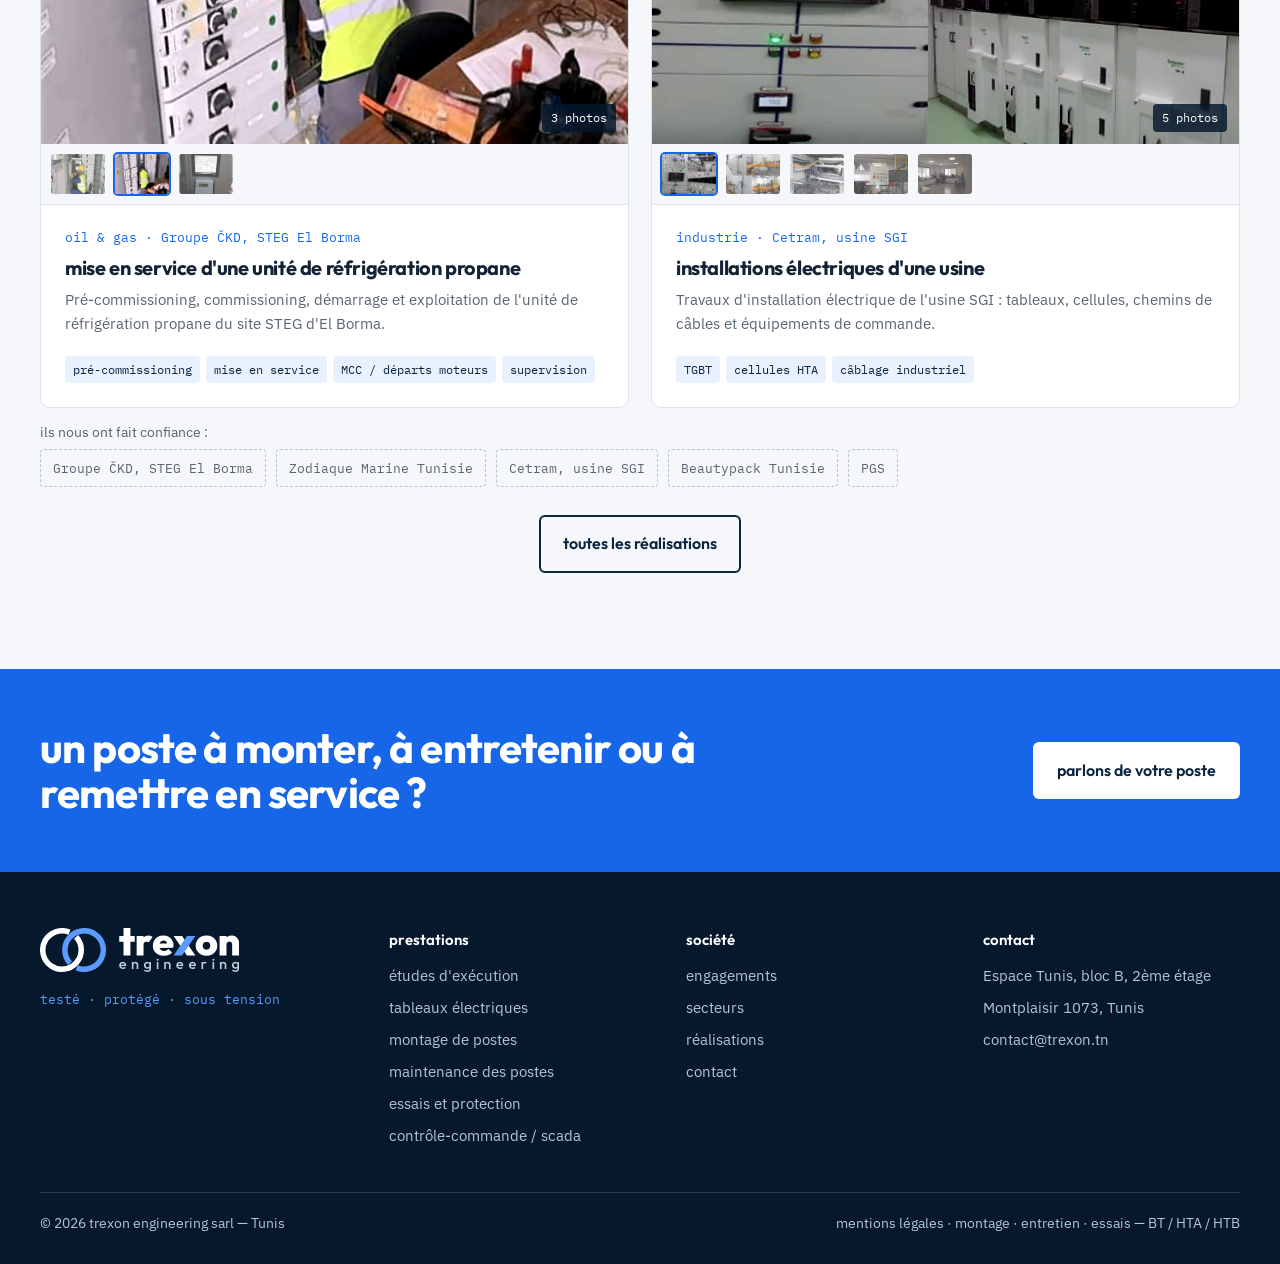
==== commit 8125e21a: "Références sans mention HEC ; mentions légales allégées" ====
--- a/index.html
+++ b/index.html
@@ -156,7 +156,7 @@
   <div class="wrap">
     <div class="head">
       <div><div class="eyebrow">réalisations</div><h2>références.</h2></div>
-      <p>Ouvrages réalisés par nos ingénieurs et techniciens, en direct ou en sous-traitance de HEC Company, associé de trexon engineering : protections de postes, postes de transformation, mise en service, installations industrielles.</p>
+      <p>Ouvrages réalisés par nos ingénieurs et techniciens : protections de postes, postes de transformation, mise en service, installations industrielles.</p>
     </div>
     <div class="rps home">
       <article class="rp">
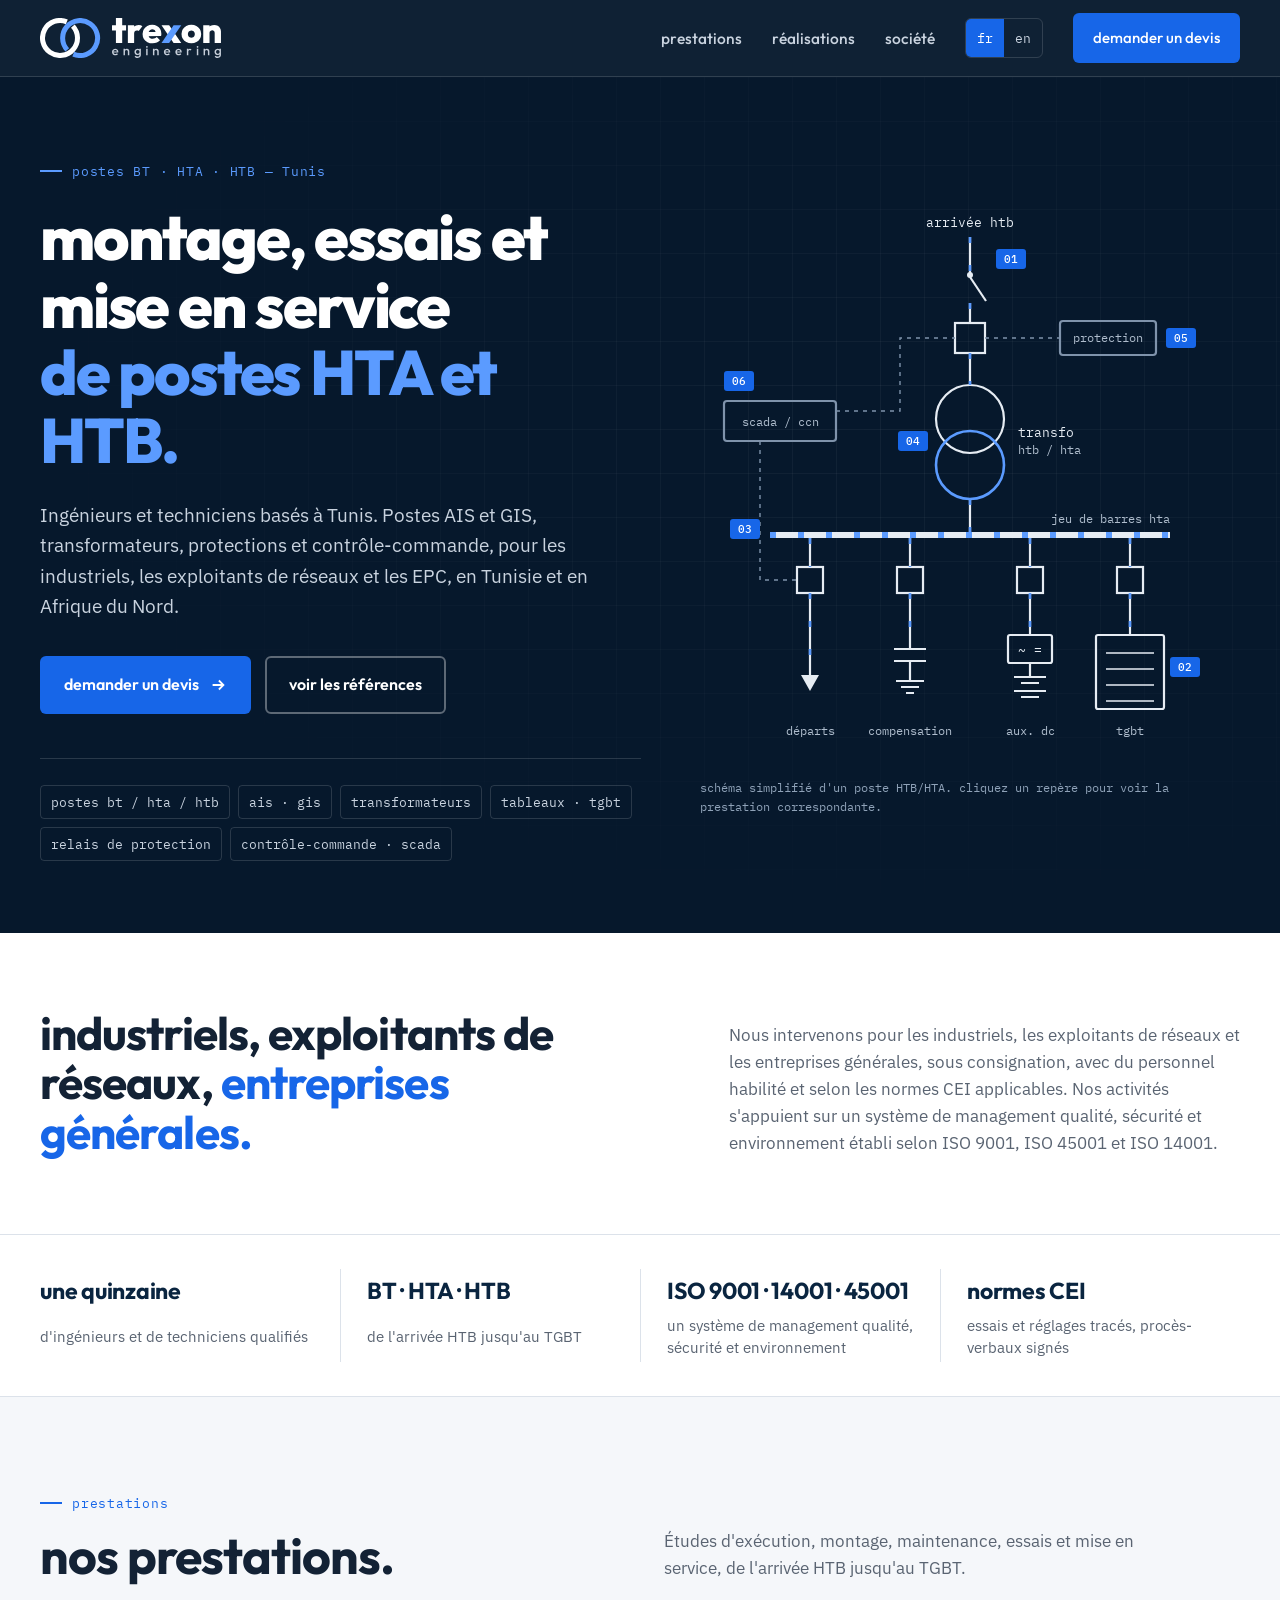
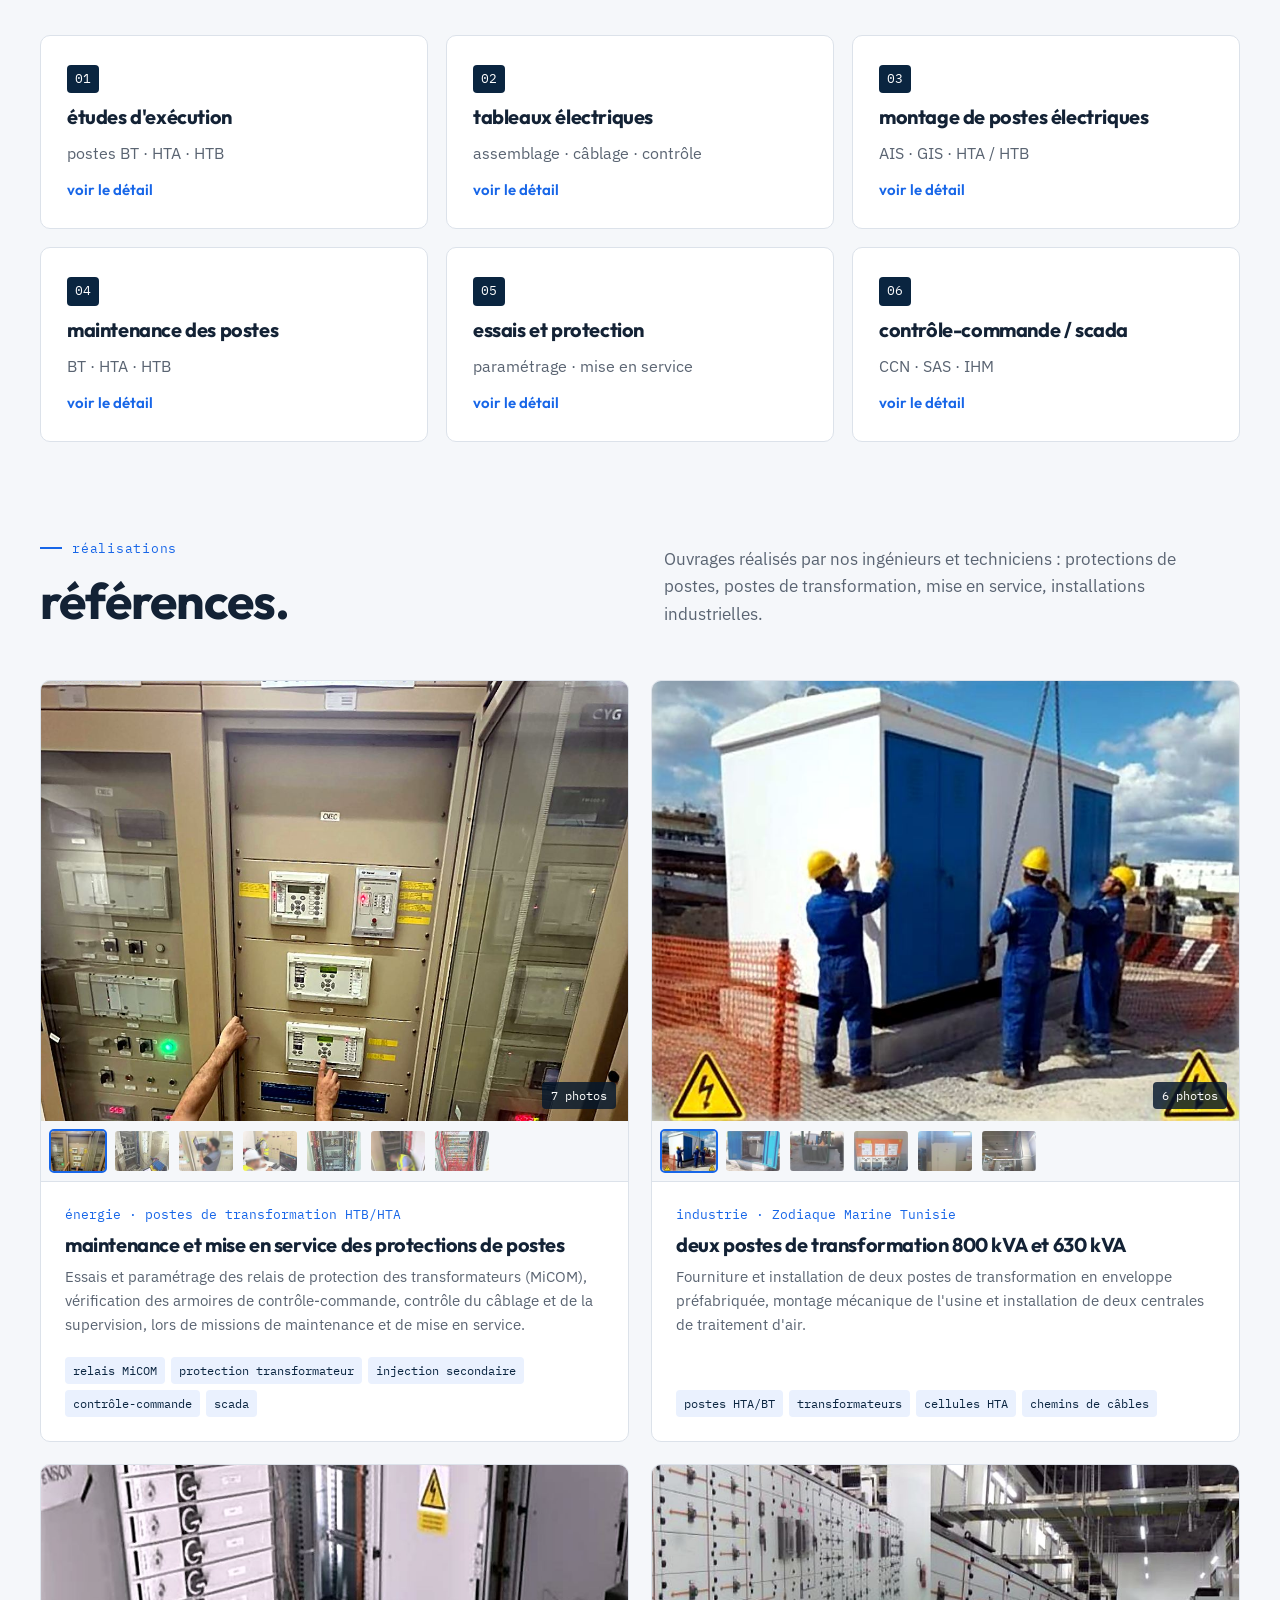
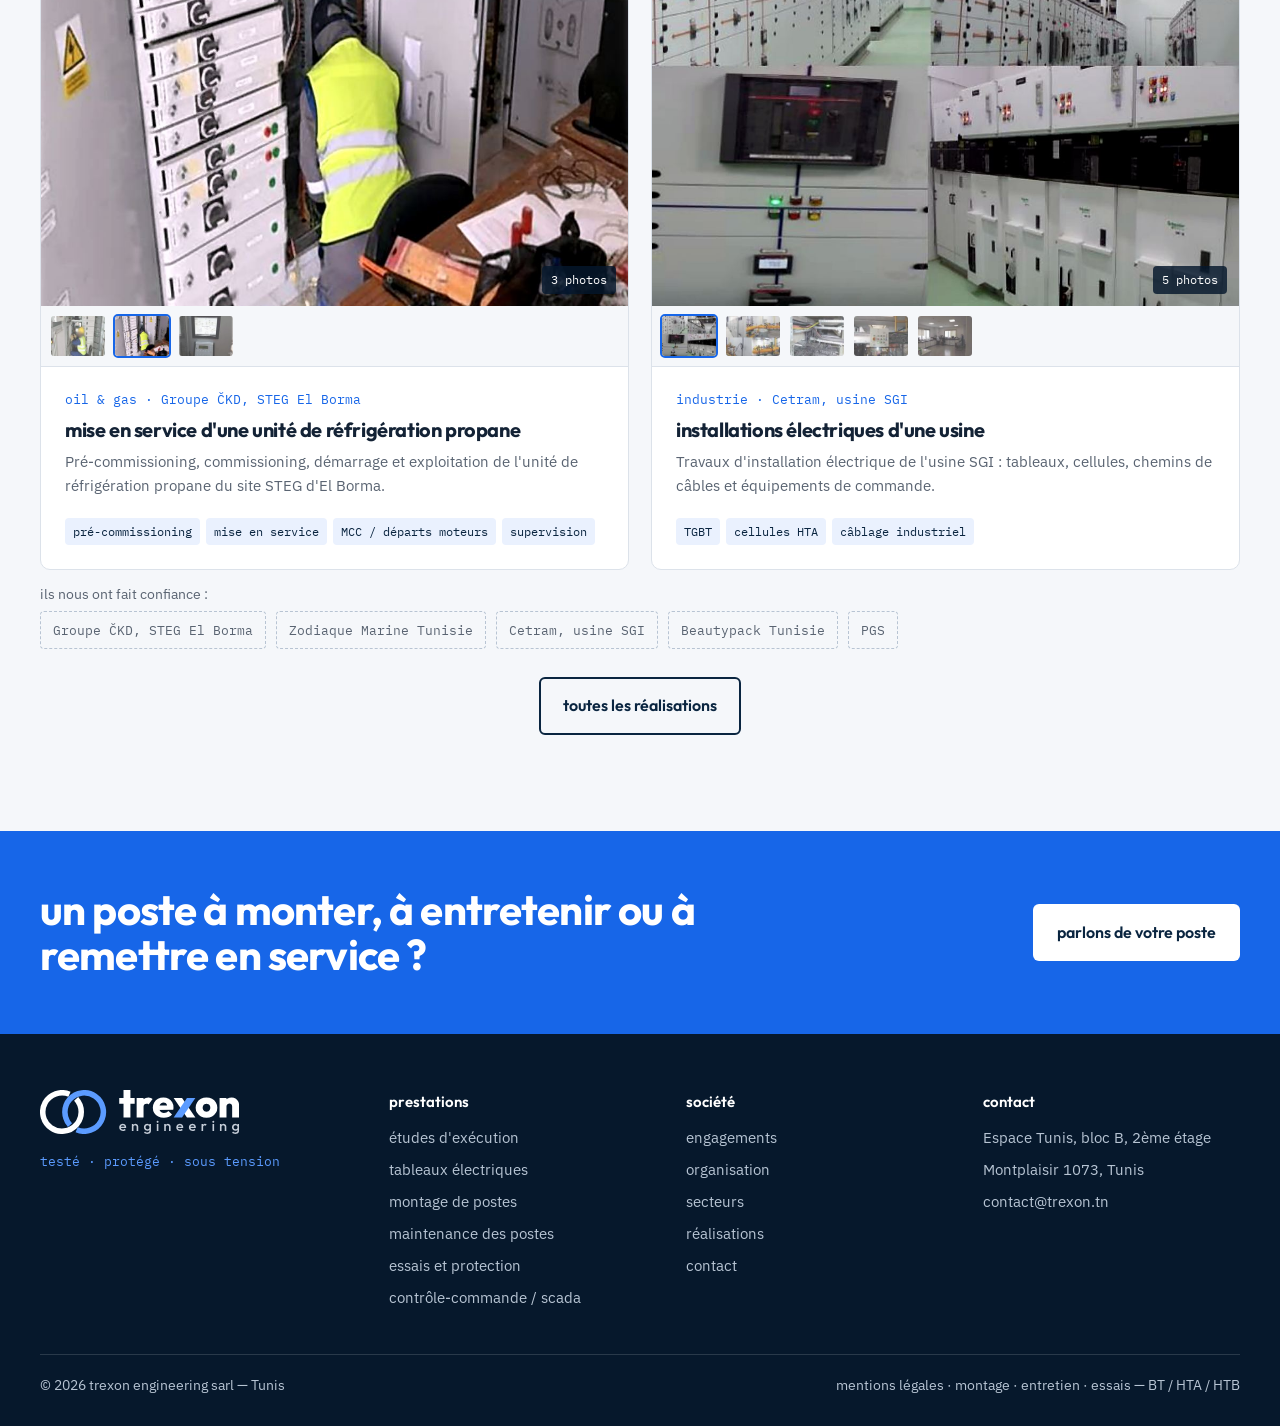
==== commit 70d756ed: "Normes par prestation, QSE et organisation Normes citées dans chaque prestation ; système de managem" ====
--- a/index.html
+++ b/index.html
@@ -142,7 +142,14 @@
 </section><section class="manifesto">
   <div class="wrap man-in">
     <h2>industriels, exploitants de réseaux, <em>entreprises générales.</em></h2>
-    <p>Nous intervenons pour les industriels, les exploitants de réseaux et les entreprises générales, sous consignation, avec du personnel habilité et selon les normes CEI applicables.</p>
+    <p>Nous intervenons pour les industriels, les exploitants de réseaux et les entreprises générales, sous consignation, avec du personnel habilité et selon les normes CEI applicables. Nos activités s'appuient sur un système de management qualité, sécurité et environnement établi selon ISO 9001, ISO 45001 et ISO 14001.</p>
+  </div>
+</section><section class="facts-band">
+  <div class="wrap facts">
+    <div><b>une quinzaine</b><span>d'ingénieurs et de techniciens qualifiés</span></div>
+    <div><b>BT · HTA · HTB</b><span>de l'arrivée HTB jusqu'au TGBT</span></div>
+    <div><b>ISO 9001 · 14001 · 45001</b><span>un système de management qualité, sécurité et environnement</span></div>
+    <div><b>normes CEI</b><span>essais et réglages tracés, procès-verbaux signés</span></div>
   </div>
 </section><section class="sec" id="apercu">
   <div class="wrap">
@@ -196,7 +203,7 @@
     <div class="f-top">
       <div><svg xmlns="http://www.w3.org/2000/svg" viewBox="0 0 803.01 177.50" role="img" aria-label="trexon engineering"><g transform="translate(0,-89.44)"><path d="M145.817 125.587A77.613 77.613 0 0 1 44.121 241.688A77.613 77.613 0 0 1 118.909 106.676" fill="none" stroke="#FFFFFF" stroke-width="22.272"/><path d="M120.935 230.790A77.613 77.613 0 0 1 222.630 114.690A77.613 77.613 0 0 1 147.843 249.702" fill="none" stroke="#5B9BFF" stroke-width="22.272"/><g transform="translate(319.65,0)"><path fill="#FFFFFF" d="M17.279999999999998 200.0V89.44H45.12V200.0ZM0.0 144.96V121.76H62.4V144.96Z M70.24 200.0V121.76H98.08V200.0ZM98.08 157.44 85.6 146.88Q90.24 133.6 97.91999999999999 126.88Q105.6 120.16 117.92 120.16Q123.52 120.16 127.6 121.6Q131.68 123.03999999999999 134.56 126.08L118.4 147.68Q117.12 146.24 114.8 145.36Q112.47999999999999 144.48 109.6 144.48Q104.16 144.48 101.12 147.76Q98.08 151.04 98.08 157.44Z M180.32000000000002 201.76Q167.20000000000002 201.76 157.12 196.56Q147.04000000000002 191.36 141.28000000000003 182.08Q135.52 172.8 135.52 160.8Q135.52 148.96 141.12 139.76Q146.72000000000003 130.56 156.40000000000003 125.2Q166.08 119.84 178.24 119.84Q190.08 119.84 199.28000000000003 124.88000000000001Q208.48000000000002 129.92000000000002 213.68 138.8Q218.88 147.68 218.88 159.04Q218.88 161.44 218.64000000000001 163.92000000000002Q218.40000000000003 166.4 217.60000000000002 169.6L148.64000000000001 169.92V152.0L206.56 151.51999999999998L194.08 159.36Q193.92000000000002 152.8 192.16000000000003 148.56Q190.4 144.32 187.04000000000002 142.07999999999998Q183.68 139.84 178.56 139.84Q173.28000000000003 139.84 169.44000000000003 142.4Q165.60000000000002 144.96 163.52000000000004 149.60000000000002Q161.44000000000003 154.24 161.44000000000003 160.8Q161.44000000000003 167.51999999999998 163.68 172.24Q165.92000000000002 176.96 170.08 179.36Q174.24 181.76 180.32000000000002 181.76Q186.08 181.76 190.48000000000002 179.83999999999997Q194.88000000000002 177.92 198.40000000000003 173.92L212.96000000000004 188.48Q207.20000000000002 195.04 198.96000000000004 198.39999999999998Q190.72000000000003 201.76 180.32000000000002 201.76Z M219.52 121.76L253.48 121.76L307.20 200.00L273.24 200.00Z M352.15999999999997 201.76Q339.52 201.76 329.67999999999995 196.39999999999998Q319.84 191.04 314.08 181.68Q308.32 172.32 308.32 160.64Q308.32 148.96 314.0 139.76Q319.68 130.56 329.6 125.2Q339.52 119.84 352.0 119.84Q364.48 119.84 374.32 125.2Q384.15999999999997 130.56 389.91999999999996 139.76Q395.68 148.96 395.68 160.64Q395.68 172.32 390.0 181.68Q384.32 191.04 374.48 196.39999999999998Q364.64 201.76 352.15999999999997 201.76ZM352.0 176.96Q356.64 176.96 360.08 174.96Q363.52 172.96 365.44 169.28Q367.36 165.6 367.36 160.8Q367.36 156.0 365.36 152.4Q363.36 148.8 360.0 146.8Q356.64 144.8 352.0 144.8Q347.52 144.8 344.0 146.88Q340.48 148.96 338.56 152.56Q336.64 156.16 336.64 160.96Q336.64 165.6 338.56 169.28Q340.48 172.96 344.0 174.96Q347.52 176.96 352.0 176.96Z M455.52 200.0V155.84Q455.52 150.4 452.32 147.28Q449.12 144.16 444.15999999999997 144.16Q440.8 144.16 438.15999999999997 145.6Q435.52 147.04 434.08 149.6Q432.64 152.16 432.64 155.84L421.76 150.72Q421.76 141.28 425.91999999999996 134.48Q430.08 127.67999999999999 437.36 123.91999999999999Q444.64 120.16 453.91999999999996 120.16Q462.4 120.16 469.03999999999996 124.08Q475.68 128.0 479.52 134.56Q483.36 141.12 483.36 149.44V200.0ZM404.8 200.0V121.76H432.64V200.0Z"/><path fill="#5B9BFF" d="M219.52 200.00L253.48 200.00L307.20 121.76L273.24 121.76Z"/><path fill="#C5CDD8" d="M14.904719999999998 255.2012Q10.679759999999998 255.2012 7.305659999999999 253.29410000000001Q3.9315599999999993 251.387 1.9657799999999996 248.04224Q0.0 244.69747999999998 0.0 240.53119999999998Q0.0 236.36491999999998 1.9364399999999997 233.0495Q3.8728799999999994 229.73408 7.188299999999998 227.79764Q10.503719999999998 225.8612 14.552639999999997 225.8612Q18.484199999999994 225.8612 21.506219999999992 227.68027999999998Q24.528239999999993 229.49936 26.259299999999996 232.66807999999997Q27.990359999999995 235.83679999999998 27.990359999999995 239.88572Q27.990359999999995 240.58988 27.902339999999995 241.32338Q27.814319999999995 242.05687999999998 27.638279999999995 242.93707999999998H4.5183599999999995V237.65588H24.293519999999994L21.887639999999994 239.76836Q21.770279999999996 237.18644 20.890079999999998 235.42604Q20.009879999999995 233.66564 18.396179999999994 232.72676Q16.782479999999996 231.78788 14.435279999999995 231.78788Q11.970719999999996 231.78788 10.151639999999997 232.84411999999998Q8.332559999999997 233.90035999999998 7.334999999999997 235.80746Q6.337439999999998 237.71456 6.337439999999998 240.35515999999998Q6.337439999999998 242.99576 7.393679999999998 244.99088Q8.449919999999999 246.986 10.386359999999998 248.07157999999998Q12.322799999999997 249.15715999999998 14.846039999999995 249.15715999999998Q17.017199999999995 249.15715999999998 18.865619999999993 248.39432Q20.714039999999994 247.63147999999998 22.004999999999995 246.16448L26.112599999999993 250.33076Q24.058799999999994 252.73664 21.124799999999993 253.96892Q18.190799999999996 255.2012 14.904719999999998 255.2012Z M70.22364 254.6144V238.36004Q70.22364 235.5434 68.4339 233.72431999999998Q66.64416 231.90524 63.82752000000001 231.90524Q61.949760000000005 231.90524 60.48276 232.72676Q59.01576 233.54828 58.19424 235.01528000000002Q57.37272 236.48228 57.37272 238.36004L54.84948000000001 236.95172Q54.84948000000001 233.72431999999998 56.2578 231.23041999999998Q57.66612000000001 228.73651999999998 60.16002 227.29886Q62.65392 225.8612 65.76396 225.8612Q68.93268 225.8612 71.39724000000001 227.4749Q73.8618 229.08859999999999 75.27011999999999 231.64118Q76.67844 234.19376 76.67844 236.95172V254.6144ZM50.91792 254.6144V226.44799999999998H57.37272V254.6144Z M113.16107999999998 266.93719999999996Q108.70139999999999 266.93719999999996 105.35664 265.32349999999997Q102.01187999999999 263.7098 99.95808 260.7758L104.18303999999999 256.55084Q105.88475999999999 258.66332 108.05591999999999 259.71956Q110.22707999999999 260.7758 113.27843999999999 260.7758Q117.09263999999999 260.7758 119.32247999999998 258.81002Q121.55231999999998 256.84424 121.55231999999998 253.4408V246.51656L122.66723999999999 240.29648L121.55231999999998 234.01772V226.44799999999998H128.00712V253.4408Q128.00712 257.48972 126.12935999999999 260.51174Q124.25159999999998 263.53376 120.90683999999999 265.23547999999994Q117.56207999999998 266.93719999999996 113.16107999999998 266.93719999999996ZM112.86768 254.02759999999998Q109.11215999999999 254.02759999999998 106.09013999999999 252.17917999999997Q103.06812 250.33076 101.33706 247.10336Q99.606 243.87596 99.606 239.88572Q99.606 235.89548 101.33706 232.72676Q103.06812 229.55804 106.09013999999999 227.70962Q109.11215999999999 225.8612 112.86768 225.8612Q116.21243999999999 225.8612 118.73567999999999 227.21084Q121.25891999999999 228.56047999999998 122.66723999999999 230.93702Q124.07555999999998 233.31356 124.07555999999998 236.48228V243.40652Q124.07555999999998 246.51656 122.63789999999997 248.92244Q121.20023999999998 251.32832 118.67699999999999 252.67795999999998Q116.15375999999999 254.02759999999998 112.86768 254.02759999999998ZM114.15863999999999 247.92488Q116.50583999999999 247.92488 118.26623999999998 246.92732Q120.02663999999999 245.92976 120.99485999999999 244.14002Q121.96307999999999 242.35028 121.96307999999999 239.9444Q121.96307999999999 237.53852 120.99485999999999 235.74878Q120.02663999999999 233.95904 118.26623999999998 232.96148Q116.50583999999999 231.96392 114.15863999999999 231.96392Q111.81143999999999 231.96392 110.02169999999998 232.96148Q108.23195999999999 233.95904 107.2344 235.74878Q106.23683999999999 237.53852 106.23683999999999 239.9444Q106.23683999999999 242.2916 107.2344 244.11068Q108.23195999999999 245.92976 110.02169999999998 246.92732Q111.81143999999999 247.92488 114.15863999999999 247.92488Z M151.52148000000003 254.6144V226.44799999999998H157.97628000000003V254.6144ZM154.74888 221.28415999999999Q153.10584000000003 221.28415999999999 152.02026 220.16924Q150.93468000000001 219.05432 150.93468000000001 217.41128Q150.93468000000001 215.76824 152.02026 214.65332Q153.10584000000003 213.5384 154.74888 213.5384Q156.45060000000004 213.5384 157.50684 214.65332Q158.56308 215.76824 158.56308 217.41128Q158.56308 219.05432 157.50684 220.16924Q156.45060000000004 221.28415999999999 154.74888 221.28415999999999Z M200.79636000000002 254.6144V238.36004Q200.79636000000002 235.5434 199.00662000000003 233.72431999999998Q197.21688000000003 231.90524 194.40024000000003 231.90524Q192.52248000000003 231.90524 191.05548000000005 232.72676Q189.58848000000003 233.54828 188.76696000000004 235.01528000000002Q187.94544000000002 236.48228 187.94544000000002 238.36004L185.42220000000003 236.95172Q185.42220000000003 233.72431999999998 186.83052000000004 231.23041999999998Q188.23884 228.73651999999998 190.73274000000004 227.29886Q193.22664000000003 225.8612 196.33668000000003 225.8612Q199.5054 225.8612 201.96996000000001 227.4749Q204.43452000000002 229.08859999999999 205.84284000000002 231.64118Q207.25116000000003 234.19376 207.25116000000003 236.95172V254.6144ZM181.49064 254.6144V226.44799999999998H187.94544000000002V254.6144Z M245.08344 255.2012Q240.85848 255.2012 237.48438 253.29410000000001Q234.11028 251.387 232.1445 248.04224Q230.17872 244.69747999999998 230.17872 240.53119999999998Q230.17872 236.36491999999998 232.11516 233.0495Q234.0516 229.73408 237.36702 227.79764Q240.68243999999999 225.8612 244.73136 225.8612Q248.66291999999999 225.8612 251.68493999999998 227.68027999999998Q254.70695999999998 229.49936 256.43802 232.66807999999997Q258.16908 235.83679999999998 258.16908 239.88572Q258.16908 240.58988 258.08106 241.32338Q257.99304 242.05687999999998 257.817 242.93707999999998H234.69708V237.65588H254.47224L252.06635999999997 239.76836Q251.94899999999998 237.18644 251.06879999999998 235.42604Q250.18859999999998 233.66564 248.57489999999999 232.72676Q246.9612 231.78788 244.61399999999998 231.78788Q242.14944 231.78788 240.33035999999998 232.84411999999998Q238.51128 233.90035999999998 237.51371999999998 235.80746Q236.51615999999999 237.71456 236.51615999999999 240.35515999999998Q236.51615999999999 242.99576 237.5724 244.99088Q238.62864 246.986 240.56508 248.07157999999998Q242.50152 249.15715999999998 245.02476 249.15715999999998Q247.19592 249.15715999999998 249.04433999999998 248.39432Q250.89275999999998 247.63147999999998 252.18372 246.16448L256.29132 250.33076Q254.23752 252.73664 251.30352 253.96892Q248.36952 255.2012 245.08344 255.2012Z M296.00136 255.2012Q291.77639999999997 255.2012 288.40229999999997 253.29410000000001Q285.02819999999997 251.387 283.06242 248.04224Q281.09664 244.69747999999998 281.09664 240.53119999999998Q281.09664 236.36491999999998 283.03308 233.0495Q284.96952 229.73408 288.28494 227.79764Q291.60035999999997 225.8612 295.64928 225.8612Q299.58083999999997 225.8612 302.60285999999996 227.68027999999998Q305.62487999999996 229.49936 307.35594 232.66807999999997Q309.087 235.83679999999998 309.087 239.88572Q309.087 240.58988 308.99897999999996 241.32338Q308.91096 242.05687999999998 308.73492 242.93707999999998H285.61499999999995V237.65588H305.39016L302.98427999999996 239.76836Q302.86692 237.18644 301.98672 235.42604Q301.10652 233.66564 299.49281999999994 232.72676Q297.87911999999994 231.78788 295.53191999999996 231.78788Q293.06735999999995 231.78788 291.24827999999997 232.84411999999998Q289.4292 233.90035999999998 288.43164 235.80746Q287.43408 237.71456 287.43408 240.35515999999998Q287.43408 242.99576 288.49032 244.99088Q289.54656 246.986 291.48299999999995 248.07157999999998Q293.41943999999995 249.15715999999998 295.94268 249.15715999999998Q298.11384 249.15715999999998 299.96226 248.39432Q301.81068 247.63147999999998 303.10164 246.16448L307.20923999999997 250.33076Q305.15544 252.73664 302.22144 253.96892Q299.28743999999995 255.2012 296.00136 255.2012Z M332.01455999999996 254.6144V226.44799999999998H338.46936V254.6144ZM338.46936 238.94683999999998 336.23951999999997 237.83192Q336.23951999999997 232.49204 338.61605999999995 229.17662Q340.9926 225.8612 345.80436 225.8612Q347.91684 225.8612 349.61856 226.62403999999998Q351.32027999999997 227.38688 352.78727999999995 229.08859999999999L348.56231999999994 233.43092Q347.79947999999996 232.6094 346.8606 232.25732Q345.92172 231.90524 344.68944 231.90524Q341.99015999999995 231.90524 340.22975999999994 233.60696Q338.46936 235.30867999999998 338.46936 238.94683999999998Z M376.30164 254.6144V226.44799999999998H382.75644V254.6144ZM379.52904 221.28415999999999Q377.88599999999997 221.28415999999999 376.80042 220.16924Q375.71484 219.05432 375.71484 217.41128Q375.71484 215.76824 376.80042 214.65332Q377.88599999999997 213.5384 379.52904 213.5384Q381.23076 213.5384 382.287 214.65332Q383.34324 215.76824 383.34324 217.41128Q383.34324 219.05432 382.287 220.16924Q381.23076 221.28415999999999 379.52904 221.28415999999999Z M425.57652 254.6144V238.36004Q425.57652 235.5434 423.78678 233.72431999999998Q421.99704 231.90524 419.1804 231.90524Q417.30264 231.90524 415.83564 232.72676Q414.36864 233.54828 413.54712000000006 235.01528000000002Q412.72560000000004 236.48228 412.72560000000004 238.36004L410.20236 236.95172Q410.20236 233.72431999999998 411.61068 231.23041999999998Q413.019 228.73651999999998 415.5129 227.29886Q418.0068 225.8612 421.11684 225.8612Q424.28556000000003 225.8612 426.75012000000004 227.4749Q429.21468000000004 229.08859999999999 430.62300000000005 231.64118Q432.03132 234.19376 432.03132 236.95172V254.6144ZM406.2708 254.6144V226.44799999999998H412.72560000000004V254.6144Z M468.51396 266.93719999999996Q464.05428 266.93719999999996 460.70952 265.32349999999997Q457.36476 263.7098 455.31096 260.7758L459.53592000000003 256.55084Q461.23764 258.66332 463.40880000000004 259.71956Q465.57996 260.7758 468.63132 260.7758Q472.44552 260.7758 474.67536 258.81002Q476.90520000000004 256.84424 476.90520000000004 253.4408V246.51656L478.02012 240.29648L476.90520000000004 234.01772V226.44799999999998H483.36V253.4408Q483.36 257.48972 481.48224000000005 260.51174Q479.60448 263.53376 476.25972 265.23547999999994Q472.91496 266.93719999999996 468.51396 266.93719999999996ZM468.22056000000003 254.02759999999998Q464.46504000000004 254.02759999999998 461.44302000000005 252.17917999999997Q458.421 250.33076 456.68994 247.10336Q454.95888 243.87596 454.95888 239.88572Q454.95888 235.89548 456.68994 232.72676Q458.421 229.55804 461.44302000000005 227.70962Q464.46504000000004 225.8612 468.22056000000003 225.8612Q471.56532000000004 225.8612 474.08856000000003 227.21084Q476.6118 228.56047999999998 478.02012 230.93702Q479.42844 233.31356 479.42844 236.48228V243.40652Q479.42844 246.51656 477.99078000000003 248.92244Q476.55312000000004 251.32832 474.02988000000005 252.67795999999998Q471.50664 254.02759999999998 468.22056000000003 254.02759999999998ZM469.51152 247.92488Q471.85872 247.92488 473.61912 246.92732Q475.37952 245.92976 476.34774000000004 244.14002Q477.31596 242.35028 477.31596 239.9444Q477.31596 237.53852 476.34774000000004 235.74878Q475.37952 233.95904 473.61912 232.96148Q471.85872 231.96392 469.51152 231.96392Q467.16432000000003 231.96392 465.37458000000004 232.96148Q463.58484000000004 233.95904 462.58728 235.74878Q461.58972 237.53852 461.58972 239.9444Q461.58972 242.2916 462.58728 244.11068Q463.58484000000004 245.92976 465.37458000000004 246.92732Q467.16432000000003 247.92488 469.51152 247.92488Z"/></g></g></svg><div class="f-tag">testé · protégé · sous tension</div></div>
       <div><h5>prestations</h5><ul><li><a href="prestations.html#s1">études d'exécution</a></li><li><a href="prestations.html#s2">tableaux électriques</a></li><li><a href="prestations.html#s3">montage de postes</a></li><li><a href="prestations.html#s4">maintenance des postes</a></li><li><a href="prestations.html#s5">essais et protection</a></li><li><a href="prestations.html#s6">contrôle-commande / scada</a></li></ul></div>
-      <div><h5>société</h5><ul><li><a href="societe.html#capacites">engagements</a></li><li><a href="societe.html#secteurs">secteurs</a></li><li><a href="realisations.html">réalisations</a></li><li><a href="contact.html">contact</a></li></ul></div>
+      <div><h5>société</h5><ul><li><a href="societe.html#capacites">engagements</a></li><li><a href="societe.html#organisation">organisation</a></li><li><a href="societe.html#secteurs">secteurs</a></li><li><a href="realisations.html">réalisations</a></li><li><a href="contact.html">contact</a></li></ul></div>
       <div><h5>contact</h5><ul><li>Espace Tunis, bloc B, 2ème étage</li><li>Montplaisir 1073, Tunis</li><li><a href="mailto:contact@trexon.tn">contact@trexon.tn</a></li></ul></div>
     </div>
     <div class="f-bot"><span>© <span id="y">2026</span> trexon engineering sarl — Tunis</span><span><a href="mentions-legales.html">mentions légales</a> · montage · entretien · essais — BT / HTA / HTB</span></div>
--- a/site.css
+++ b/site.css
@@ -333,3 +333,34 @@
 @media (max-width:1040px){.sectors{grid-template-columns:repeat(2,minmax(0,1fr))}}
 @media (max-width:640px){.sectors{grid-template-columns:1fr}}
 .legal{max-width:760px}.legal h2{font-size:22px;margin:34px 0 10px}.legal h2:first-child{margin-top:0}.legal p{font-size:16px;line-height:1.65;color:var(--ink-2,#3a4250)}
+
+/* chiffres clés (accueil) */
+.facts-band{background:#fff;border-bottom:1px solid var(--line)}
+.facts{display:grid;grid-template-columns:repeat(4,minmax(0,1fr));gap:0;padding-block:34px}
+.facts div{padding:4px 26px;border-left:1px solid var(--line);display:grid;gap:6px}
+.facts div:first-child{border-left:0;padding-left:0}
+.facts b{font-family:var(--h);font-weight:700;font-size:clamp(19px,1.8vw,24px);letter-spacing:-.01em;color:var(--navy)}
+.facts span{font-size:14.5px;color:var(--graph);line-height:1.45}
+/* organisation */
+#organisation .eq-grid{margin-top:0}
+/* secteurs : six cartes */
+.sectors.six{grid-template-columns:repeat(3,minmax(0,1fr));row-gap:6px}
+.sectors.six .sector:nth-child(3n){border-right:0;margin-right:0}
+.sectors.six .sector:last-child{border-right:0}
+.note a{color:var(--elec);text-decoration:underline;text-underline-offset:3px}
+@media (max-width:1040px){
+  .facts{grid-template-columns:repeat(2,minmax(0,1fr));row-gap:22px}
+  .facts div:nth-child(3){border-left:0;padding-left:0}
+  .sectors.six{grid-template-columns:repeat(2,minmax(0,1fr))}
+  .sectors.six .sector:nth-child(3n){border-right:1px solid var(--line);margin-right:22px}
+  .sectors.six .sector:nth-child(2n){border-right:0;margin-right:0}
+}
+@media (max-width:640px){
+  .facts{grid-template-columns:1fr}
+  .facts div{border-left:0;padding-left:0}
+  .sectors.six{grid-template-columns:1fr}
+  .sectors.six .sector{border-right:0;margin-right:0}
+}
+@media (max-width:640px){
+  .sectors.six .sector:nth-child(n){border-right:0;margin-right:0}
+}
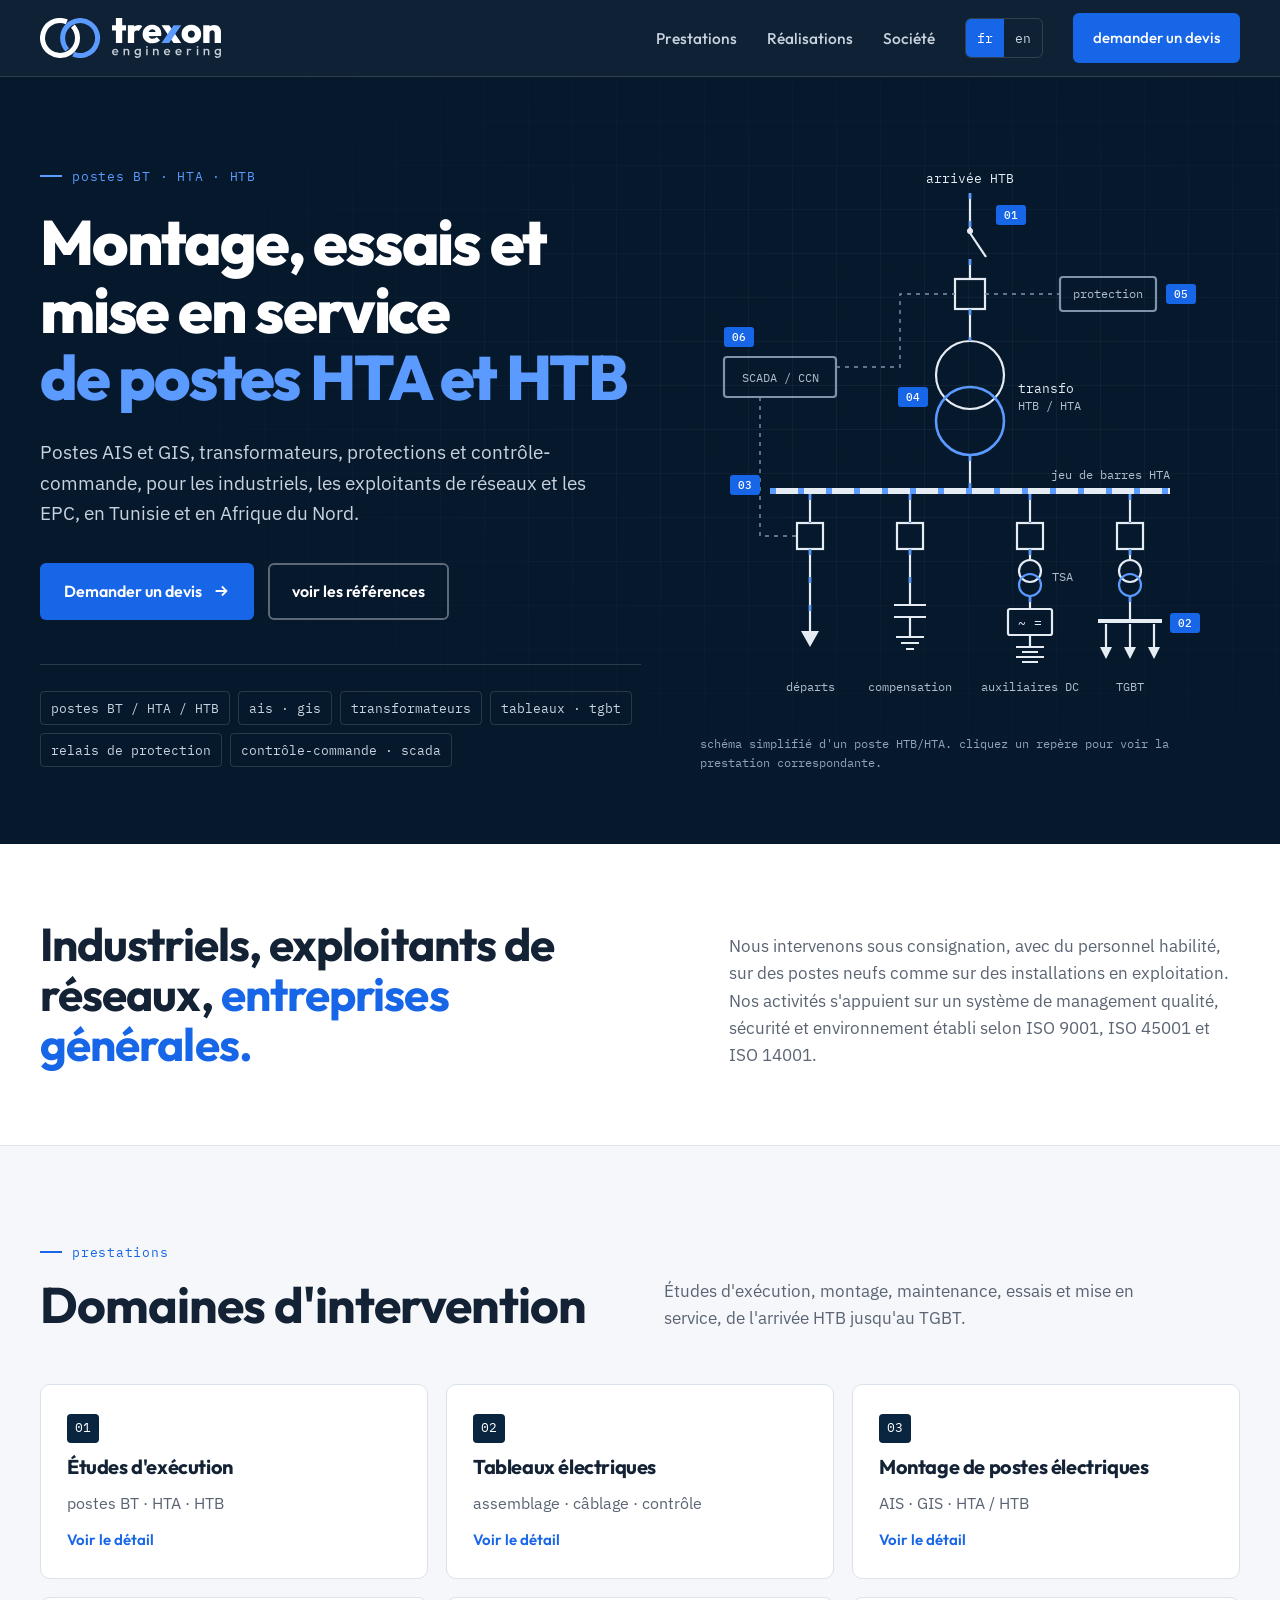
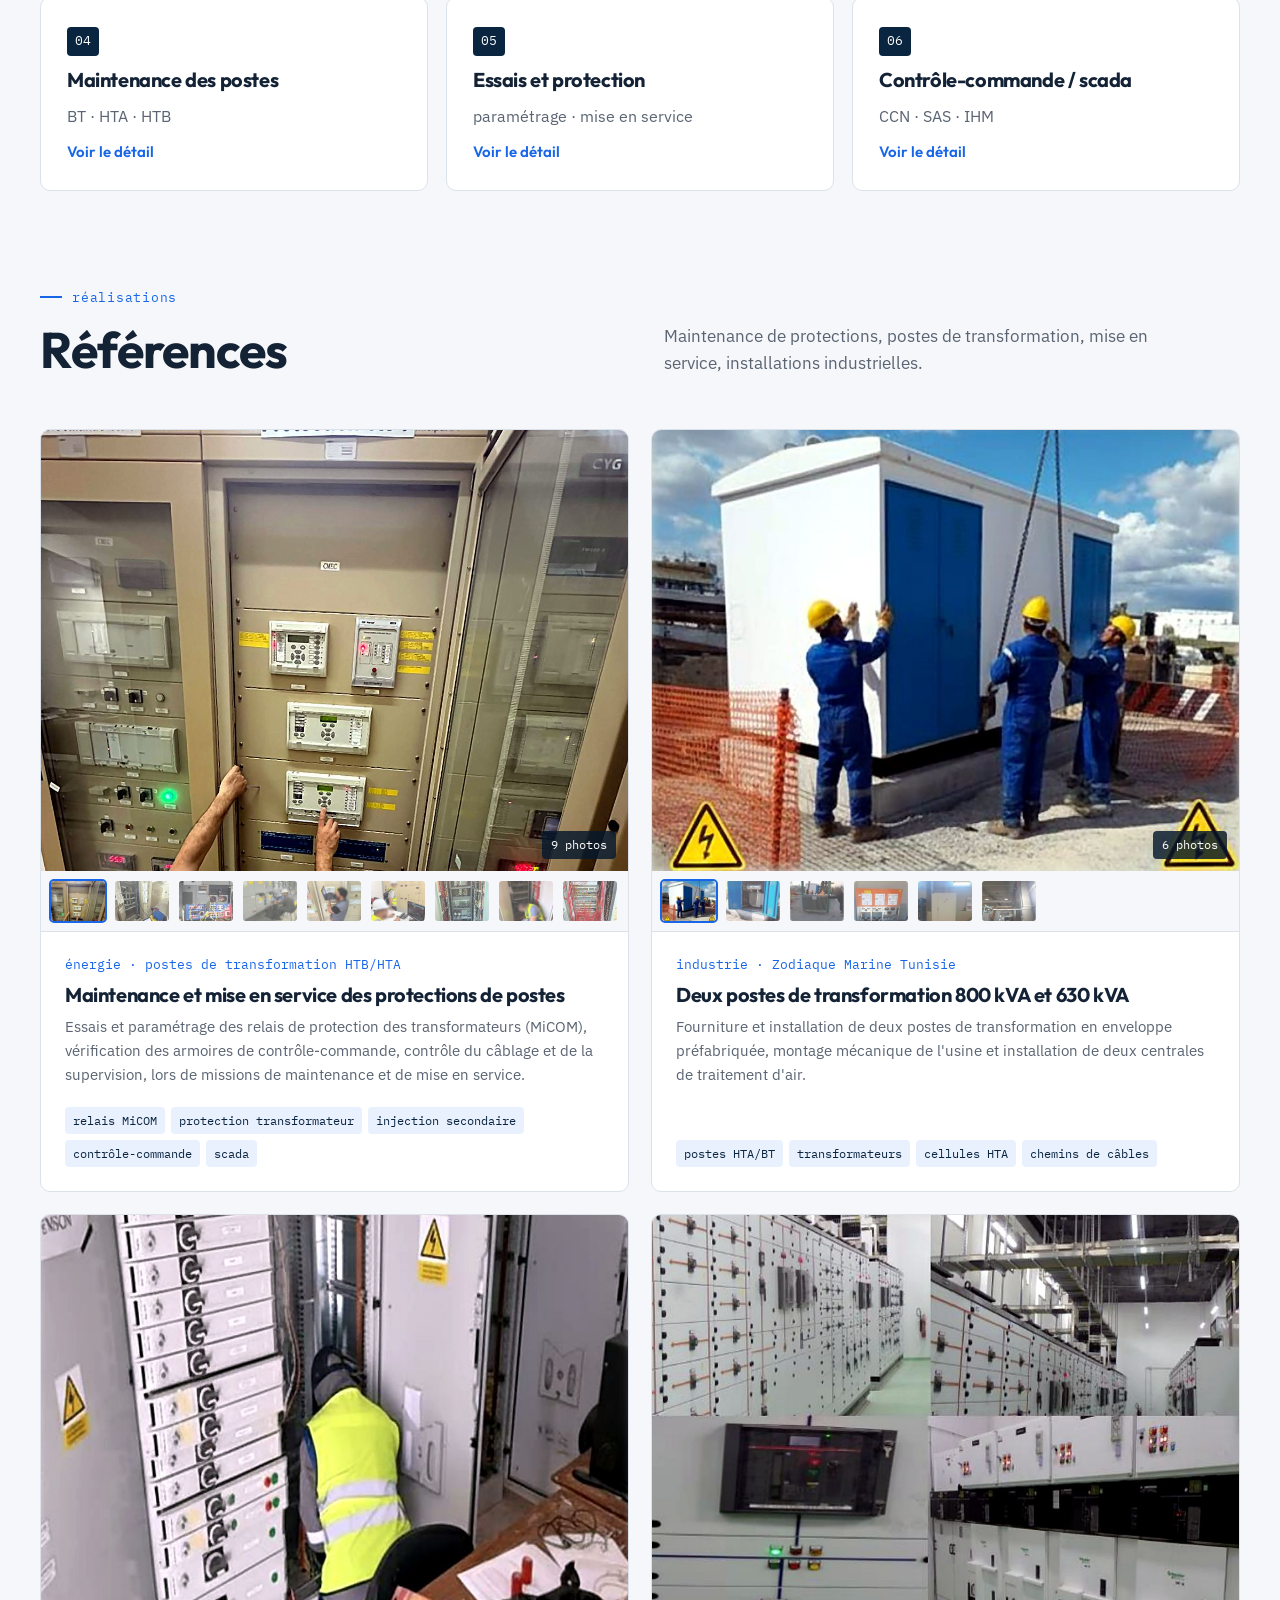
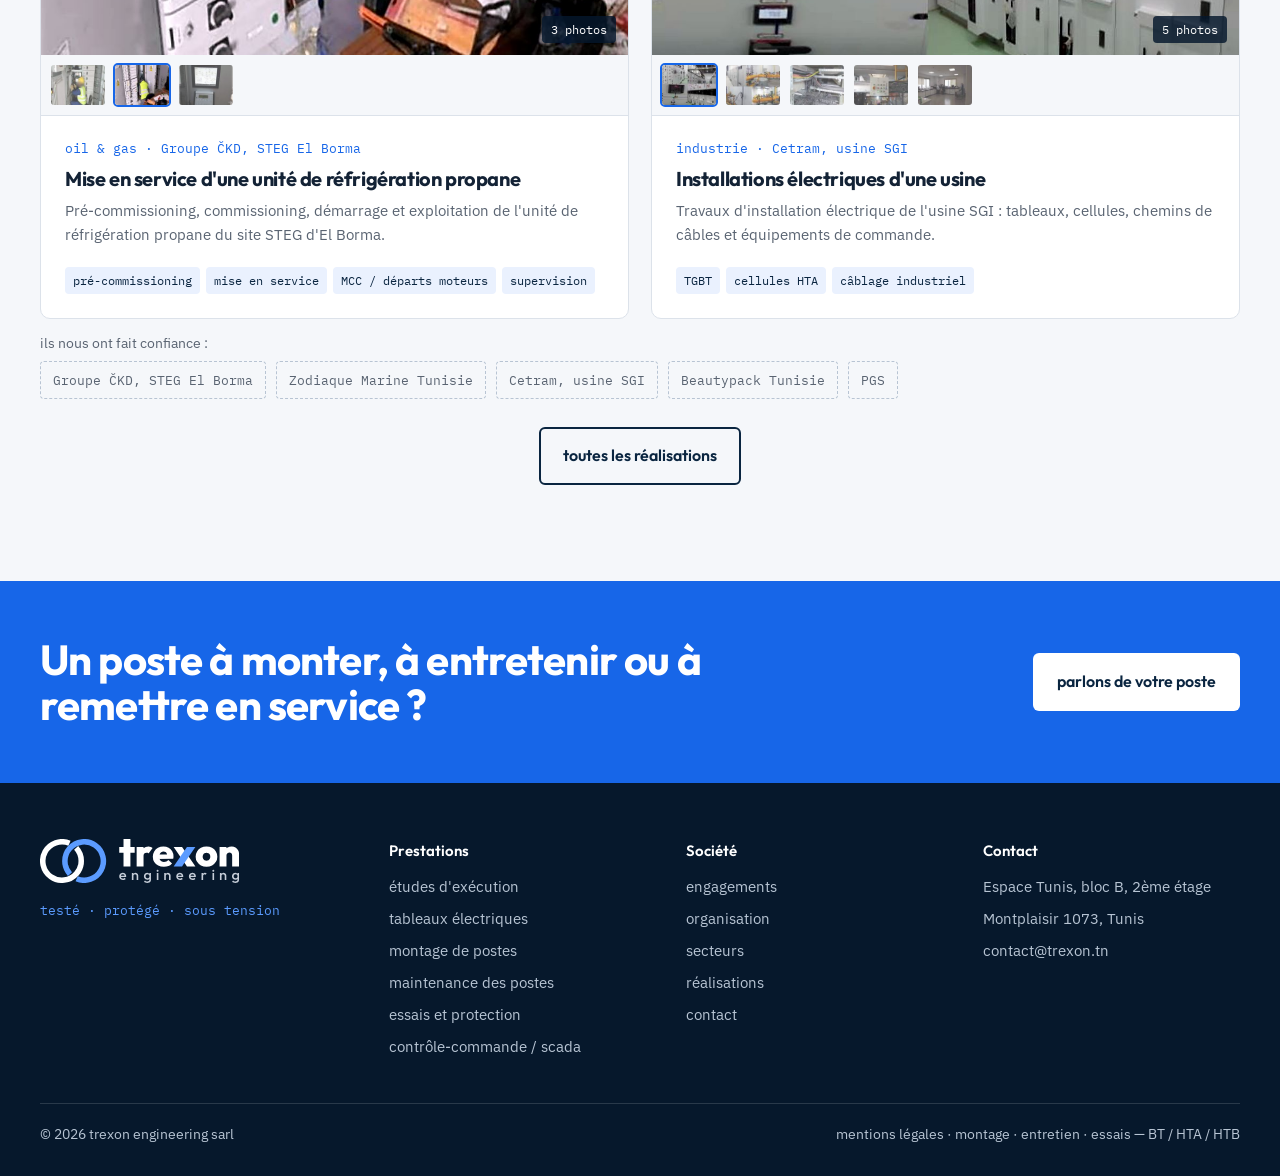
==== commit 09292da8: "Révision texte, casse des titres, schéma unifilaire, photos" ====
--- a/index.html
+++ b/index.html
@@ -15,7 +15,7 @@
 <meta property="og:url" content="https://trexon.tn/">
 <meta property="og:image" content="https://trexon.tn/img-9358a857.jpg">
 <meta name="twitter:card" content="summary_large_image">
-<script type="application/ld+json">{"@context": "https://schema.org", "@type": ["ProfessionalService", "Organization"], "name": "trexon engineering", "legalName": "TREXON ENGINEERING SARL", "url": "https://trexon.tn/", "logo": "https://trexon.tn/favicon.svg", "image": "https://trexon.tn/img-9358a857.jpg", "email": "contact@trexon.tn", "description": "Ingénierie, conseil et services sur les postes électriques BT, HTA et HTB en Tunisie, Afrique du Nord (Maghreb) et Afrique : montage, maintenance, essais de transformateurs et de relais de protection, contrôle-commande, SCADA IEC 61850 et mise en service.", "address": {"@type": "PostalAddress", "streetAddress": "Espace Tunis, bloc B, 2ème étage", "addressLocality": "Montplaisir, Tunis", "postalCode": "1073", "addressCountry": "TN"}, "areaServed": [{"@type": "Country", "name": "Tunisie"}, {"@type": "Place", "name": "Afrique du Nord"}, {"@type": "Place", "name": "Maghreb"}, {"@type": "Country", "name": "Libye"}, {"@type": "Country", "name": "Algérie"}, {"@type": "Country", "name": "Maroc"}, {"@type": "Country", "name": "Mauritanie"}, {"@type": "Place", "name": "Afrique"}], "knowsAbout": ["ingénierie électrique", "conseil en ingénierie électrique", "postes électriques HTA/HTB", "transformateurs de puissance", "relais de protection", "contrôle-commande", "SCADA", "IEC 61850", "mise en service", "maintenance électrique industrielle", "électricité industrielle", "oil & gas", "énergies renouvelables"], "slogan": "testé · protégé · sous tension", "hasOfferCatalog": {"@type": "OfferCatalog", "name": "Prestations", "itemListElement": [{"@type": "Offer", "itemOffered": {"@type": "Service", "name": "Études d'exécution de postes électriques", "areaServed": "Tunisie, Afrique du Nord, Afrique"}}, {"@type": "Offer", "itemOffered": {"@type": "Service", "name": "Tableaux électriques et armoires de contrôle-commande", "areaServed": "Tunisie, Afrique du Nord, Afrique"}}, {"@type": "Offer", "itemOffered": {"@type": "Service", "name": "Montage de postes électriques AIS et GIS HTA/HTB", "areaServed": "Tunisie, Afrique du Nord, Afrique"}}, {"@type": "Offer", "itemOffered": {"@type": "Service", "name": "Maintenance des postes et transformateurs", "areaServed": "Tunisie, Afrique du Nord, Afrique"}}, {"@type": "Offer", "itemOffered": {"@type": "Service", "name": "Essais et protection, mise en service", "areaServed": "Tunisie, Afrique du Nord, Afrique"}}, {"@type": "Offer", "itemOffered": {"@type": "Service", "name": "Contrôle-commande et SCADA IEC 61850", "areaServed": "Tunisie, Afrique du Nord, Afrique"}}, {"@type": "Offer", "itemOffered": {"@type": "Service", "name": "Conseil et expertise en ingénierie électrique", "areaServed": "Tunisie, Afrique du Nord, Afrique"}}]}}</script>
+<script type="application/ld+json">{"@context": "https://schema.org", "@type": ["ProfessionalService", "Organization"], "name": "trexon engineering", "legalName": "TREXON ENGINEERING SARL", "url": "https://trexon.tn/", "logo": "https://trexon.tn/favicon.svg", "image": "https://trexon.tn/img-9358a857.jpg", "email": "contact@trexon.tn", "description": "Ingénierie, conseil et services sur les postes électriques BT, HTA et HTB en Tunisie, Afrique du Nord (Maghreb) et Afrique : montage, maintenance, essais de transformateurs et de relais de protection, contrôle-commande, SCADA IEC 61850 et mise en service.", "address": {"@type": "PostalAddress", "streetAddress": "Espace Tunis, bloc B, 2ème étage", "addressLocality": "Montplaisir, Tunis", "postalCode": "1073", "addressCountry": "TN"}, "areaServed": [{"@type": "Country", "name": "Tunisie"}, {"@type": "Place", "name": "Afrique du Nord"}, {"@type": "Place", "name": "Maghreb"}, {"@type": "Country", "name": "Libye"}, {"@type": "Country", "name": "Algérie"}, {"@type": "Country", "name": "Maroc"}, {"@type": "Country", "name": "Mauritanie"}, {"@type": "Place", "name": "Afrique"}], "knowsAbout": ["ingénierie électrique", "conseil en ingénierie électrique", "postes électriques HTA/HTB", "transformateurs de puissance", "relais de protection", "contrôle-commande", "SCADA", "IEC 61850", "mise en service", "maintenance électrique industrielle", "électricité industrielle", "oil & gas"], "slogan": "testé · protégé · sous tension", "hasOfferCatalog": {"@type": "OfferCatalog", "name": "Prestations", "itemListElement": [{"@type": "Offer", "itemOffered": {"@type": "Service", "name": "Études d'exécution de postes électriques", "areaServed": "Tunisie, Afrique du Nord, Afrique"}}, {"@type": "Offer", "itemOffered": {"@type": "Service", "name": "Tableaux électriques et armoires de contrôle-commande", "areaServed": "Tunisie, Afrique du Nord, Afrique"}}, {"@type": "Offer", "itemOffered": {"@type": "Service", "name": "Montage de postes électriques AIS et GIS HTA/HTB", "areaServed": "Tunisie, Afrique du Nord, Afrique"}}, {"@type": "Offer", "itemOffered": {"@type": "Service", "name": "Maintenance des postes et transformateurs", "areaServed": "Tunisie, Afrique du Nord, Afrique"}}, {"@type": "Offer", "itemOffered": {"@type": "Service", "name": "Essais et protection, mise en service", "areaServed": "Tunisie, Afrique du Nord, Afrique"}}, {"@type": "Offer", "itemOffered": {"@type": "Service", "name": "Contrôle-commande et SCADA IEC 61850", "areaServed": "Tunisie, Afrique du Nord, Afrique"}}, {"@type": "Offer", "itemOffered": {"@type": "Service", "name": "Conseil et expertise en ingénierie électrique", "areaServed": "Tunisie, Afrique du Nord, Afrique"}}]}}</script>
 <!-- seo-extra -->
 <meta name="keywords" content="ingénierie électrique, postes électriques HTA HTB, montage de postes, maintenance de postes, essais de relais de protection, mise en service, transformateurs de puissance, contrôle-commande, SCADA, IEC 61850, Tunisie, Tunis, Afrique du Nord, Afrique, electrical engineering Tunisia, substation commissioning North Africa">
 <meta name="robots" content="index, follow, max-image-preview:large">
@@ -55,25 +55,25 @@
 <section class="hero on-dark" id="accueil">
   <div class="wrap hero-in">
     <div>
-      <div class="eyebrow">postes BT · HTA · HTB — Tunis</div>
-      <h1>montage, essais et mise en service<br><span>de postes HTA et HTB.</span></h1>
-      <p class="lead">Ingénieurs et techniciens basés à Tunis. Postes AIS et GIS, transformateurs, protections et contrôle-commande, pour les industriels, les exploitants de réseaux et les EPC, en Tunisie et en Afrique du Nord.</p>
+      <div class="eyebrow">postes BT · HTA · HTB</div>
+      <h1>montage, essais et mise en service<br><span>de postes HTA et HTB</span></h1>
+      <p class="lead">Postes AIS et GIS, transformateurs, protections et contrôle-commande, pour les industriels, les exploitants de réseaux et les EPC, en Tunisie et en Afrique du Nord.</p>
       <div class="cta">
         <a class="btn btn-p" href="contact.html"><span>demander un devis</span>
           <svg viewBox="0 0 20 20" fill="none" stroke="currentColor" stroke-width="2" aria-hidden="true"><path d="M4 10h12M11 5l5 5-5 5"/></svg></a>
         <a class="btn btn-g" href="realisations.html">voir les références</a>
       </div>
       <div class="chips" aria-label="domaines">
-        <span>postes bt / hta / htb</span><span>ais · gis</span><span>transformateurs</span><span>tableaux · tgbt</span><span>relais de protection</span><span>contrôle-commande · scada</span>
+        <span>postes BT / HTA / HTB</span><span>ais · gis</span><span>transformateurs</span><span>tableaux · tgbt</span><span>relais de protection</span><span>contrôle-commande · scada</span>
       </div>
     </div>
 
     <div>
       <svg class="sld" viewBox="0 0 540 560" role="img" aria-labelledby="sldt sldd">
         <title id="sldt">schéma unifilaire d'un poste HTB/HTA</title>
-        <desc id="sldd">De l'arrivée HTB au transformateur, puis au jeu de barres HTA et à ses départs : départs, compensation, auxiliaires DC et TGBT. Chaque repère numéroté renvoie à un domaine.</desc>
+        <desc id="sldd">De l'arrivée HTB au transformateur, puis au jeu de barres HTA et à ses départs : départs, compensation, auxiliaires DC (transformateur de services auxiliaires, chargeur, batterie) et TGBT. Chaque repère numéroté renvoie à un domaine.</desc>
         <!-- incoming -->
-        <text x="270" y="22" text-anchor="middle" class="lbl">arrivée htb</text>
+        <text x="270" y="22" text-anchor="middle" class="lbl">arrivée HTB</text>
         <path class="w" d="M270 32V70"/>
         <circle cx="270" cy="70" r="3" fill="#E6ECF3"/>
         <path class="w" d="M270 72L286 96"/>
@@ -88,17 +88,17 @@
         <circle cx="270" cy="214" r="34" class="w"/>
         <circle cx="270" cy="260" r="34" class="b2"/>
         <text x="318" y="232" class="lbl">transfo</text>
-        <text x="318" y="249">htb / hta</text>
+        <text x="318" y="249">HTB / HTA</text>
         <path class="w" d="M270 294V330"/>
         <!-- scada -->
         <rect x="24" y="196" width="112" height="40" rx="3" class="w" style="stroke:#7F93AB"/>
-        <text x="80" y="221" text-anchor="middle">scada / ccn</text>
+        <text x="80" y="221" text-anchor="middle">SCADA / CCN</text>
         <path class="dash" d="M136 206H200V133H255"/>
         <path class="dash" d="M60 236V375H97"/>
         <!-- busbar -->
         <path class="bus" d="M70 330H470"/>
         <path class="busflow" d="M70 330H470"/>
-        <text x="470" y="318" text-anchor="end">jeu de barres hta</text>
+        <text x="470" y="318" text-anchor="end">jeu de barres HTA</text>
         <!-- feeders -->
         <g>
           <path class="w" d="M110 333V362M210 333V362M330 333V362M430 333V362"/>
@@ -111,23 +111,31 @@
           <path d="M101 470H119L110 486Z" fill="#E6ECF3"/>
           <!-- f2 capacitor -->
           <path class="w" d="M210 388V444M194 444H226M194 456H226M210 456V476M196 476H224M201 482H219M206 488H214"/>
-          <!-- f3 dc / ups -->
-          <path class="w" d="M330 388V430"/>
-          <rect class="w" x="308" y="430" width="44" height="28" rx="2"/>
-          <text x="330" y="449" text-anchor="middle" class="lbl">~ =</text>
-          <path class="w" d="M330 458V472M314 472H346M321 478H339M314 486H346M321 492H339"/>
-          <!-- f4 pv -->
-          <path class="w" d="M430 388V430"/>
-          <rect class="w" x="396" y="430" width="68" height="74" rx="2"/>
-          <path class="w" d="M406 448H454M406 464H454M406 480H454M406 496H454" style="stroke-width:1.4"/>
+          <!-- f3 services auxiliaires : TSA, chargeur, batterie -->
+          <path class="w" d="M330 388V399"/>
+          <circle cx="330" cy="410" r="11" class="w"/>
+          <circle cx="330" cy="424" r="11" class="b2" style="stroke-width:2.2"/>
+          <path class="w" d="M330 435V448"/>
+          <rect class="w" x="308" y="448" width="44" height="26" rx="2"/>
+          <text x="330" y="466" text-anchor="middle" class="lbl">~ =</text>
+          <path class="w" d="M330 474V486M316 486H344M322 491H338M316 496H344M322 501H338"/>
+          <text x="352" y="420">TSA</text>
+          <!-- f4 tgbt : transformateur HTA/BT et jeu de barres BT -->
+          <path class="w" d="M430 388V399"/>
+          <circle cx="430" cy="410" r="11" class="w"/>
+          <circle cx="430" cy="424" r="11" class="b2" style="stroke-width:2.2"/>
+          <path class="w" d="M430 435V460"/>
+          <path d="M398 460H462" class="bus" style="stroke-width:4"/>
+          <path class="w" d="M406 463V486M430 463V486M454 463V486"/>
+          <path d="M400 486H412L406 498ZM424 486H436L430 498ZM448 486H460L454 498Z" fill="#E6ECF3"/>
         </g>
         <!-- energy flow -->
-        <path class="flow" d="M270 32V70M270 98V118M270 148V180M270 294V330M110 333V362M210 333V362M330 333V362M430 333V362M110 388V470M210 388V444M330 388V430M430 388V430"/>
+        <path class="flow" d="M270 32V70M270 98V118M270 148V180M270 294V330M110 333V362M210 333V362M330 333V362M430 333V362M110 388V470M210 388V444M330 388V399M330 435V448M430 388V399M430 435V460"/>
         <!-- labels -->
         <text x="110" y="530" text-anchor="middle">départs</text>
         <text x="210" y="530" text-anchor="middle">compensation</text>
-        <text x="330" y="530" text-anchor="middle">aux. dc</text>
-        <text x="430" y="530" text-anchor="middle">tgbt</text>
+        <text x="330" y="530" text-anchor="middle">auxiliaires DC</text>
+        <text x="430" y="530" text-anchor="middle">TGBT</text>
         <!-- service tags -->
         <a href="prestations.html#s1" aria-label="domaine 01 : études d'exécution"><g class="tag"><rect x="296" y="44" width="30" height="20" rx="3"/><text x="311" y="58" text-anchor="middle">01</text></g></a>
         <a href="prestations.html#s2" aria-label="domaine 02 : tableaux électriques"><g class="tag"><rect x="470" y="452" width="30" height="20" rx="3"/><text x="485" y="466" text-anchor="middle">02</text></g></a>
@@ -142,19 +150,12 @@
 </section><section class="manifesto">
   <div class="wrap man-in">
     <h2>industriels, exploitants de réseaux, <em>entreprises générales.</em></h2>
-    <p>Nous intervenons pour les industriels, les exploitants de réseaux et les entreprises générales, sous consignation, avec du personnel habilité et selon les normes CEI applicables. Nos activités s'appuient sur un système de management qualité, sécurité et environnement établi selon ISO 9001, ISO 45001 et ISO 14001.</p>
-  </div>
-</section><section class="facts-band">
-  <div class="wrap facts">
-    <div><b>une quinzaine</b><span>d'ingénieurs et de techniciens qualifiés</span></div>
-    <div><b>BT · HTA · HTB</b><span>de l'arrivée HTB jusqu'au TGBT</span></div>
-    <div><b>ISO 9001 · 14001 · 45001</b><span>un système de management qualité, sécurité et environnement</span></div>
-    <div><b>normes CEI</b><span>essais et réglages tracés, procès-verbaux signés</span></div>
+    <p>Nous intervenons sous consignation, avec du personnel habilité, sur des postes neufs comme sur des installations en exploitation. Nos activités s'appuient sur un système de management qualité, sécurité et environnement établi selon ISO 9001, ISO 45001 et ISO 14001.</p>
   </div>
 </section><section class="sec" id="apercu">
   <div class="wrap">
     <div class="head">
-      <div><div class="eyebrow">prestations</div><h2>nos prestations.</h2></div>
+      <div><div class="eyebrow">prestations</div><h2>domaines d'intervention</h2></div>
       <p>Études d'exécution, montage, maintenance, essais et mise en service, de l'arrivée HTB jusqu'au TGBT.</p>
     </div>
     <div class="tiles"><a class="tile" href="prestations.html#s1"><span class="num">01</span><h3>études d'exécution</h3><p>postes BT · HTA · HTB</p><span class="more">voir le détail</span></a><a class="tile" href="prestations.html#s2"><span class="num">02</span><h3>tableaux électriques</h3><p>assemblage · câblage · contrôle</p><span class="more">voir le détail</span></a><a class="tile" href="prestations.html#s3"><span class="num">03</span><h3>montage de postes électriques</h3><p>AIS · GIS · HTA / HTB</p><span class="more">voir le détail</span></a><a class="tile" href="prestations.html#s4"><span class="num">04</span><h3>maintenance des postes</h3><p>BT · HTA · HTB</p><span class="more">voir le détail</span></a><a class="tile" href="prestations.html#s5"><span class="num">05</span><h3>essais et protection</h3><p>paramétrage · mise en service</p><span class="more">voir le détail</span></a><a class="tile" href="prestations.html#s6"><span class="num">06</span><h3>contrôle-commande / scada</h3><p>CCN · SAS · IHM</p><span class="more">voir le détail</span></a></div>
@@ -162,13 +163,13 @@
 </section><section class="sec" id="realisations" style="padding-top:0">
   <div class="wrap">
     <div class="head">
-      <div><div class="eyebrow">réalisations</div><h2>références.</h2></div>
-      <p>Ouvrages réalisés par nos ingénieurs et techniciens : protections de postes, postes de transformation, mise en service, installations industrielles.</p>
+      <div><div class="eyebrow">réalisations</div><h2>références</h2></div>
+      <p>Maintenance de protections, postes de transformation, mise en service, installations industrielles.</p>
     </div>
     <div class="rps home">
       <article class="rp">
-        <figure class="rp-f"><img class="rp-main" src="img-1d080359.jpg" alt="armoire de protection du transformateur TR1" loading="lazy"><figcaption><span class="pc">7</span> <span>photos</span></figcaption></figure>
-        <div class="rp-th"><button type="button" class="th on" data-src="img-1d080359.jpg" data-alt="armoire de protection du transformateur TR1" aria-label="armoire de protection du transformateur TR1" aria-pressed="true"><img src="thumb-1d080359.jpg" alt="" loading="lazy"></button><button type="button" class="th" data-src="img-f7aa2d41.jpg" data-alt="valise d&#x27;injection raccordée à l&#x27;armoire de protection" aria-label="valise d&#x27;injection raccordée à l&#x27;armoire de protection" aria-pressed="false"><img src="thumb-f7aa2d41.jpg" alt="" loading="lazy"></button><button type="button" class="th" data-src="img-dc4c2ba0.jpg" data-alt="paramétrage d&#x27;un relais de protection sur site" aria-label="paramétrage d&#x27;un relais de protection sur site" aria-pressed="false"><img src="thumb-dc4c2ba0.jpg" alt="" loading="lazy"></button><button type="button" class="th" data-src="img-7d5bf3de.jpg" data-alt="contrôle de la supervision en salle de conduite" aria-label="contrôle de la supervision en salle de conduite" aria-pressed="false"><img src="thumb-7d5bf3de.jpg" alt="" loading="lazy"></button><button type="button" class="th" data-src="img-5ec25878.jpg" data-alt="câblage d&#x27;une armoire de protection" aria-label="câblage d&#x27;une armoire de protection" aria-pressed="false"><img src="thumb-5ec25878.jpg" alt="" loading="lazy"></button><button type="button" class="th" data-src="img-bd50b265.jpg" data-alt="vérification du câblage en pied d&#x27;armoire" aria-label="vérification du câblage en pied d&#x27;armoire" aria-pressed="false"><img src="thumb-bd50b265.jpg" alt="" loading="lazy"></button><button type="button" class="th" data-src="img-2d0e3a9b.jpg" data-alt="armoire de regroupement en cours de raccordement" aria-label="armoire de regroupement en cours de raccordement" aria-pressed="false"><img src="thumb-2d0e3a9b.jpg" alt="" loading="lazy"></button></div>
+        <figure class="rp-f"><img class="rp-main" src="img-1d080359.jpg" alt="armoire de protection du transformateur TR1" loading="lazy"><figcaption><span class="pc">9</span> <span>photos</span></figcaption></figure>
+        <div class="rp-th"><button type="button" class="th on" data-src="img-1d080359.jpg" data-alt="armoire de protection du transformateur TR1" aria-label="armoire de protection du transformateur TR1" aria-pressed="true"><img src="thumb-1d080359.jpg" alt="" loading="lazy"></button><button type="button" class="th" data-src="img-f7aa2d41.jpg" data-alt="valise d&#x27;injection raccordée à l&#x27;armoire de protection" aria-label="valise d&#x27;injection raccordée à l&#x27;armoire de protection" aria-pressed="false"><img src="thumb-f7aa2d41.jpg" alt="" loading="lazy"></button><button type="button" class="th" data-src="img-b8402d5f.jpg" data-alt="essai de relais de protection à la valise d&#x27;injection, sur cellule HTA" aria-label="essai de relais de protection à la valise d&#x27;injection, sur cellule HTA" aria-pressed="false"><img src="thumb-b8402d5f.jpg" alt="" loading="lazy"></button><button type="button" class="th" data-src="img-a3c91e07.jpg" data-alt="ingénieur d&#x27;essais devant un tableau HTA, ordinateur et valise d&#x27;injection" aria-label="ingénieur d&#x27;essais devant un tableau HTA, ordinateur et valise d&#x27;injection" aria-pressed="false"><img src="thumb-a3c91e07.jpg" alt="" loading="lazy"></button><button type="button" class="th" data-src="img-dc4c2ba0.jpg" data-alt="paramétrage d&#x27;un relais de protection sur site" aria-label="paramétrage d&#x27;un relais de protection sur site" aria-pressed="false"><img src="thumb-dc4c2ba0.jpg" alt="" loading="lazy"></button><button type="button" class="th" data-src="img-7d5bf3de.jpg" data-alt="contrôle de la supervision en salle de conduite" aria-label="contrôle de la supervision en salle de conduite" aria-pressed="false"><img src="thumb-7d5bf3de.jpg" alt="" loading="lazy"></button><button type="button" class="th" data-src="img-5ec25878.jpg" data-alt="câblage d&#x27;une armoire de protection" aria-label="câblage d&#x27;une armoire de protection" aria-pressed="false"><img src="thumb-5ec25878.jpg" alt="" loading="lazy"></button><button type="button" class="th" data-src="img-bd50b265.jpg" data-alt="vérification du câblage en pied d&#x27;armoire" aria-label="vérification du câblage en pied d&#x27;armoire" aria-pressed="false"><img src="thumb-bd50b265.jpg" alt="" loading="lazy"></button><button type="button" class="th" data-src="img-2d0e3a9b.jpg" data-alt="armoire de regroupement en cours de raccordement" aria-label="armoire de regroupement en cours de raccordement" aria-pressed="false"><img src="thumb-2d0e3a9b.jpg" alt="" loading="lazy"></button></div>
         <div class="rp-b"><small><span>énergie</span> · <span>postes de transformation HTB/HTA</span></small><h3>maintenance et mise en service des protections de postes</h3><p>Essais et paramétrage des relais de protection des transformateurs (MiCOM), vérification des armoires de contrôle-commande, contrôle du câblage et de la supervision, lors de missions de maintenance et de mise en service.</p><div class="rp-c"><span>relais MiCOM</span><span>protection transformateur</span><span>injection secondaire</span><span>contrôle-commande</span><span>scada</span></div></div>
       </article>
       <article class="rp">
@@ -206,7 +207,7 @@
       <div><h5>société</h5><ul><li><a href="societe.html#capacites">engagements</a></li><li><a href="societe.html#organisation">organisation</a></li><li><a href="societe.html#secteurs">secteurs</a></li><li><a href="realisations.html">réalisations</a></li><li><a href="contact.html">contact</a></li></ul></div>
       <div><h5>contact</h5><ul><li>Espace Tunis, bloc B, 2ème étage</li><li>Montplaisir 1073, Tunis</li><li><a href="mailto:contact@trexon.tn">contact@trexon.tn</a></li></ul></div>
     </div>
-    <div class="f-bot"><span>© <span id="y">2026</span> trexon engineering sarl — Tunis</span><span><a href="mentions-legales.html">mentions légales</a> · montage · entretien · essais — BT / HTA / HTB</span></div>
+    <div class="f-bot"><span>© <span id="y">2026</span> trexon engineering sarl</span><span><a href="mentions-legales.html">mentions légales</a> · montage · entretien · essais — BT / HTA / HTB</span></div>
   </div>
 </footer>
 <script src="site.js"></script>
--- a/site.css
+++ b/site.css
@@ -364,3 +364,7 @@
 @media (max-width:640px){
   .sectors.six .sector:nth-child(n){border-right:0;margin-right:0}
 }
+
+/* casse : initiale en majuscule, la marque reste en minuscules */
+h1::first-letter,h2::first-letter,h3::first-letter,h4::first-letter,.eq-grid b::first-letter,.tile h3::first-letter,footer h5::first-letter,label::first-letter,.links>a::first-letter,.btn span::first-letter,.btn-g::first-letter,.subnav a::first-letter,.faq summary::first-letter,.tile .more::first-letter{text-transform:uppercase}
+.eq-grid b{display:block}
